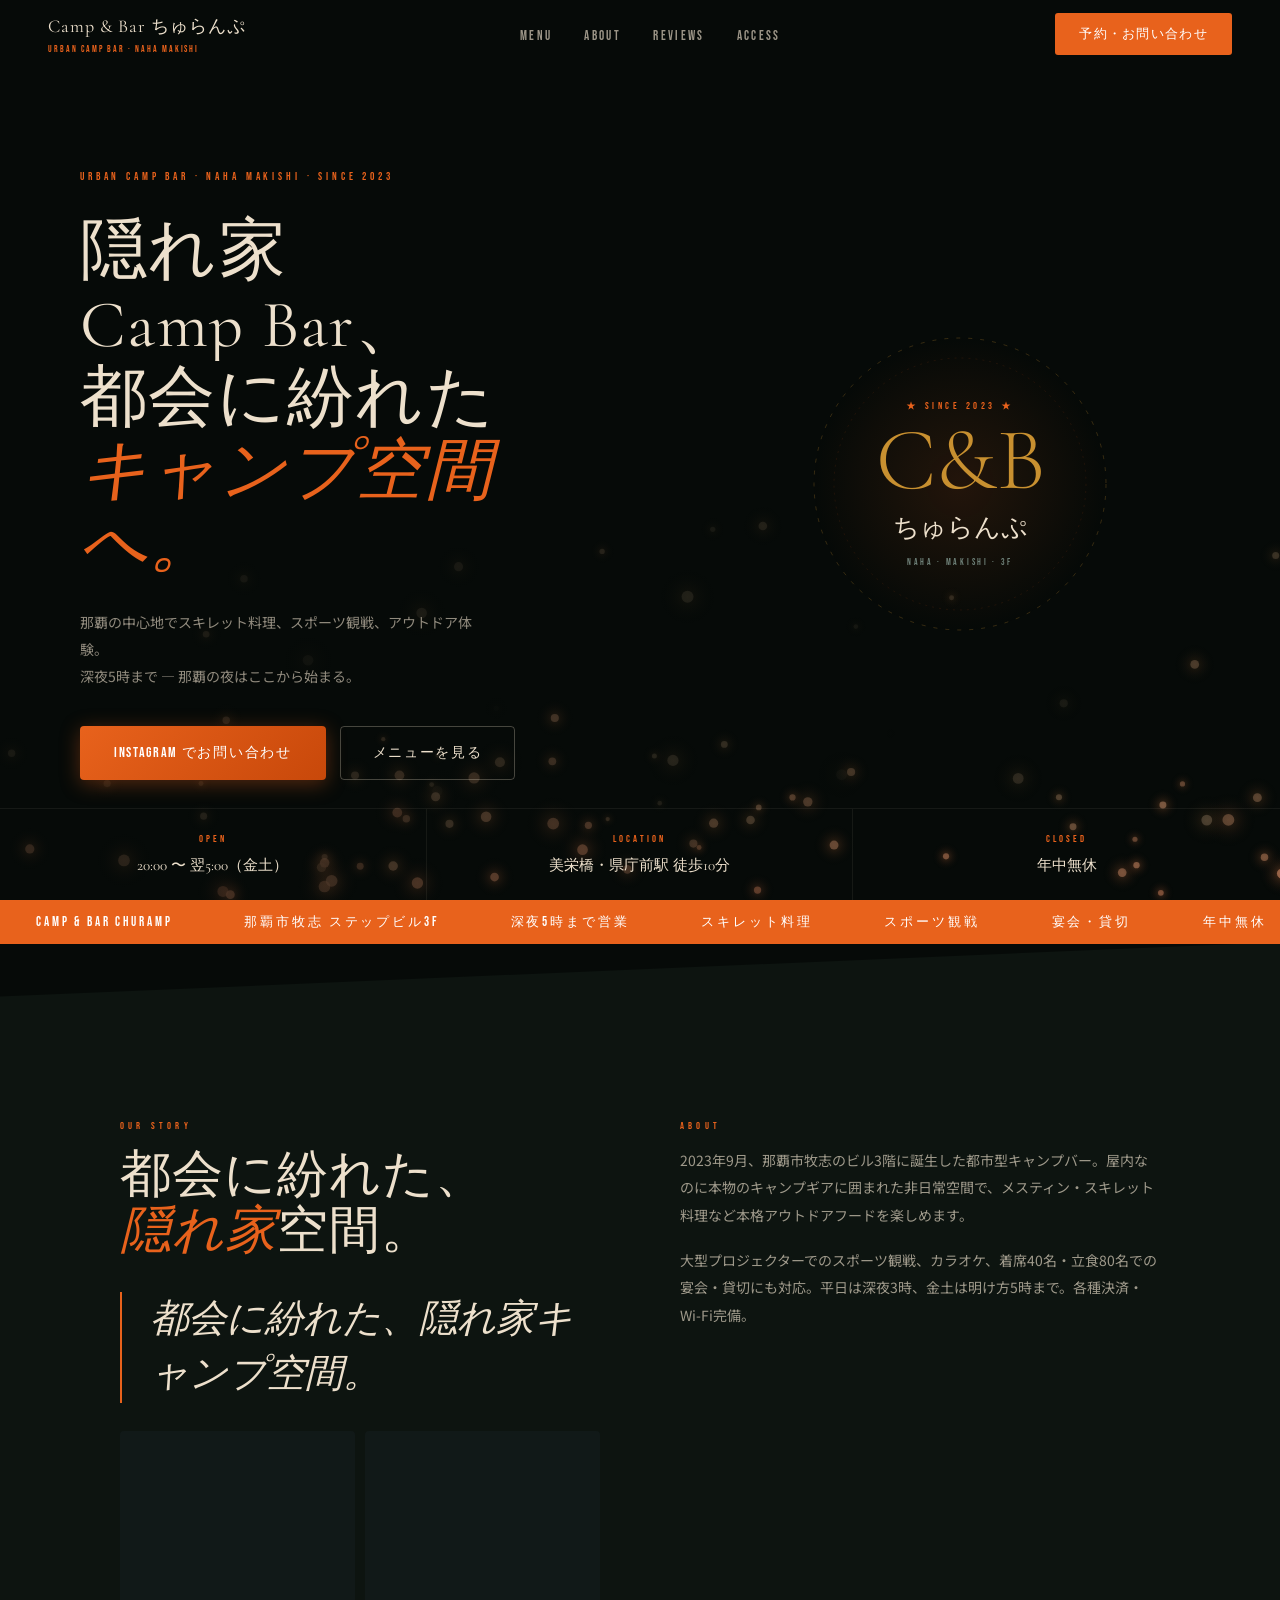
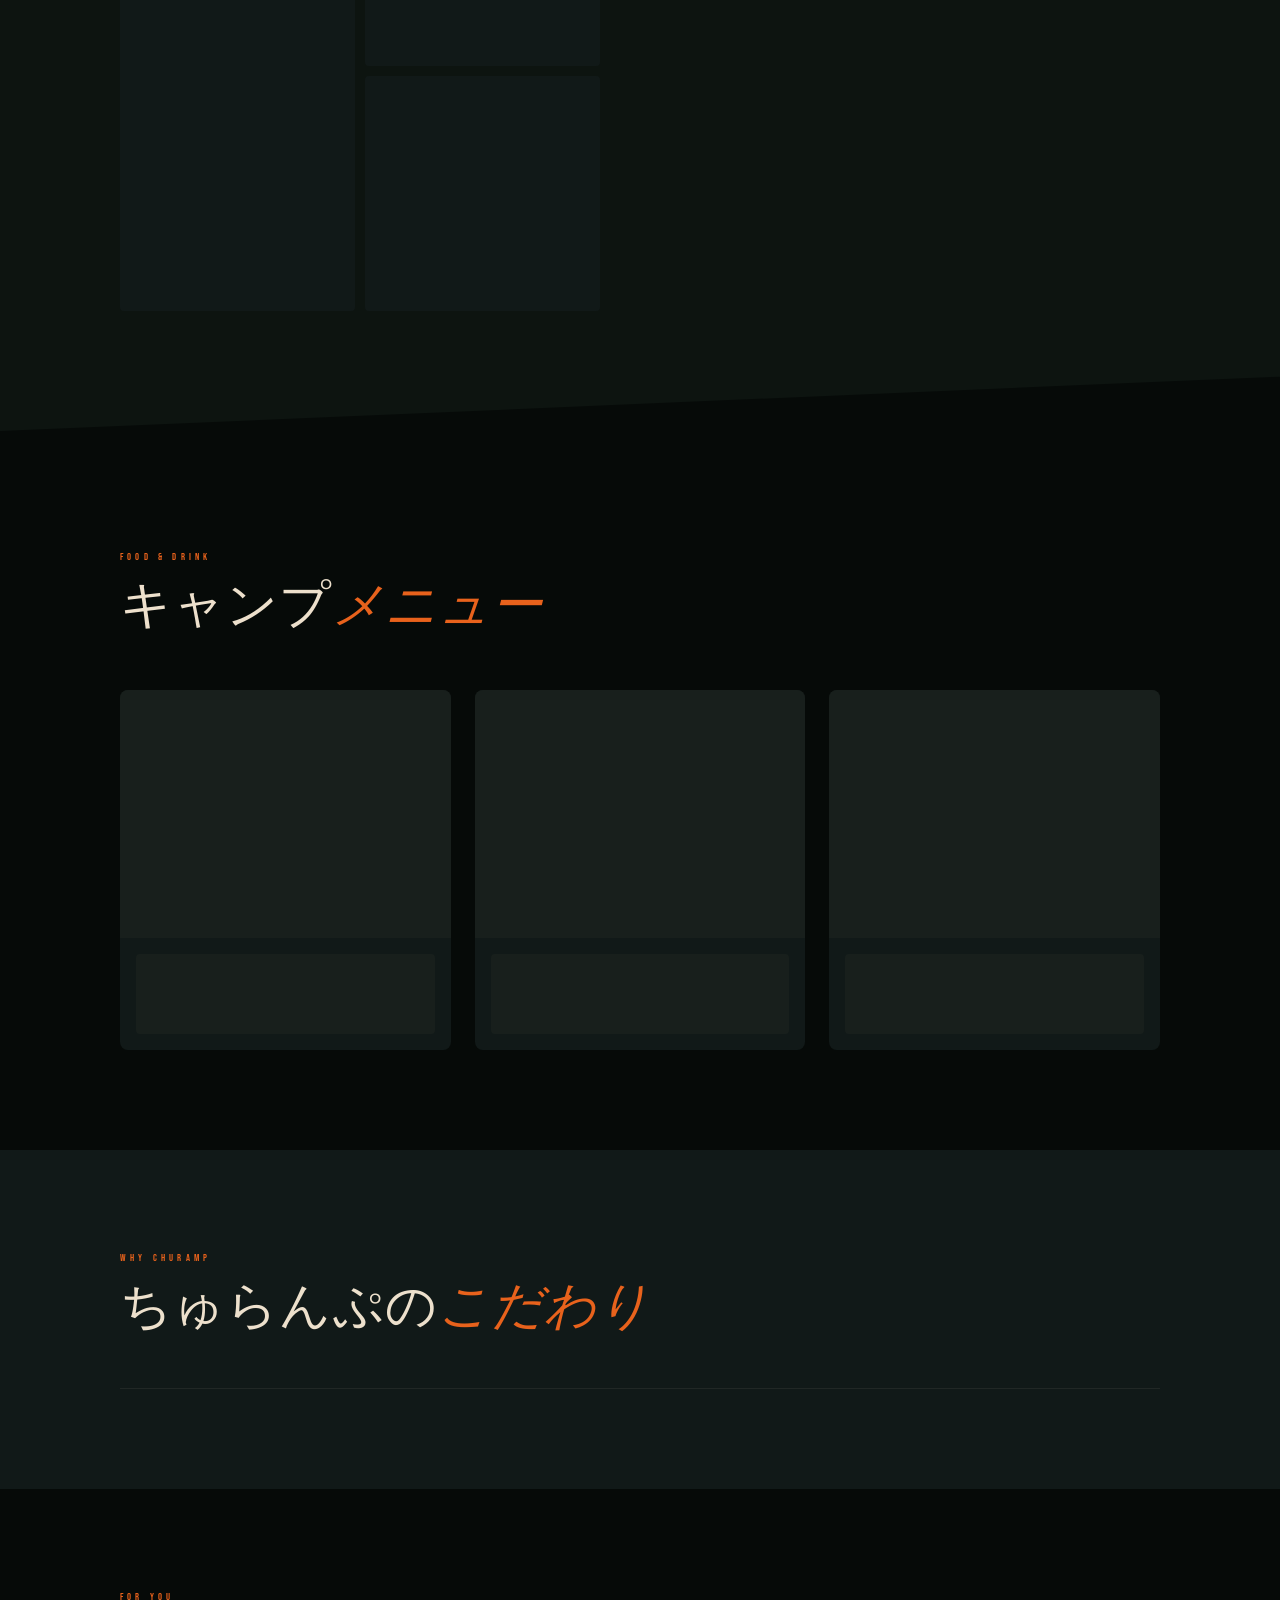
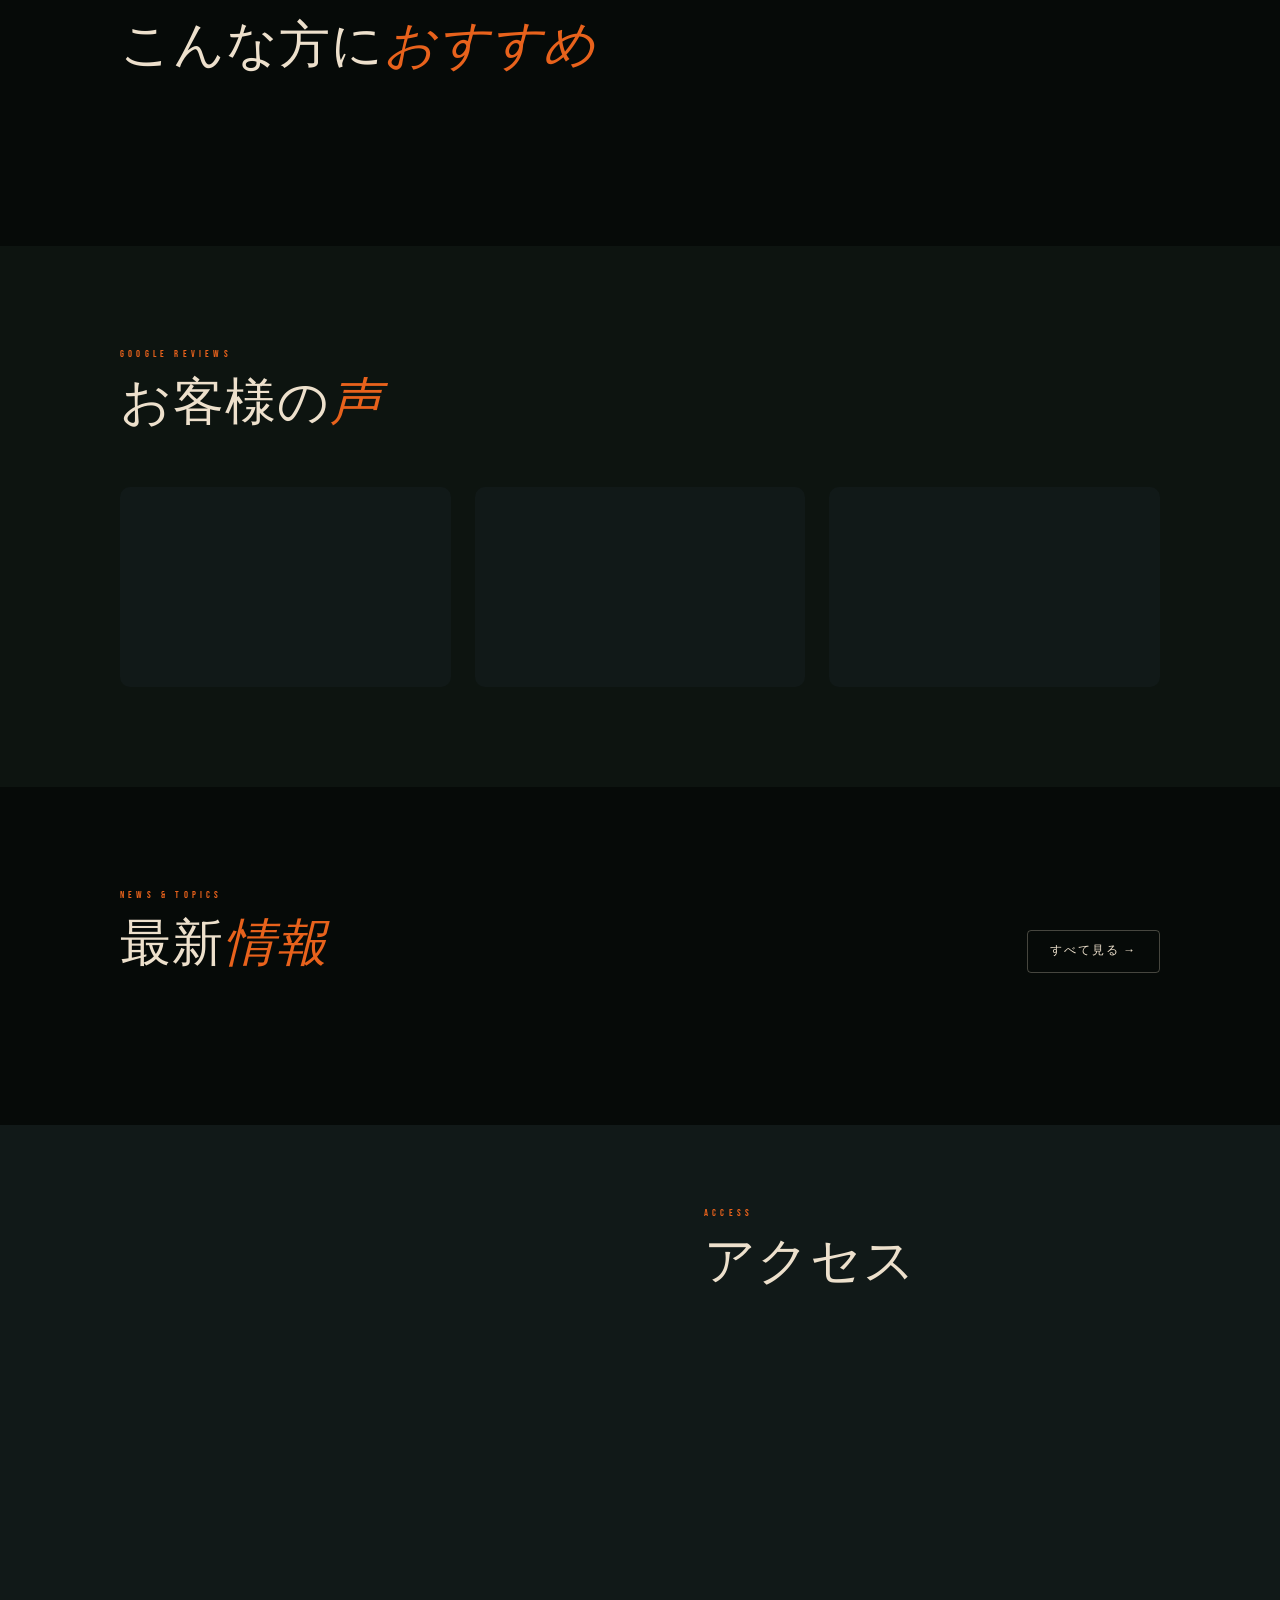
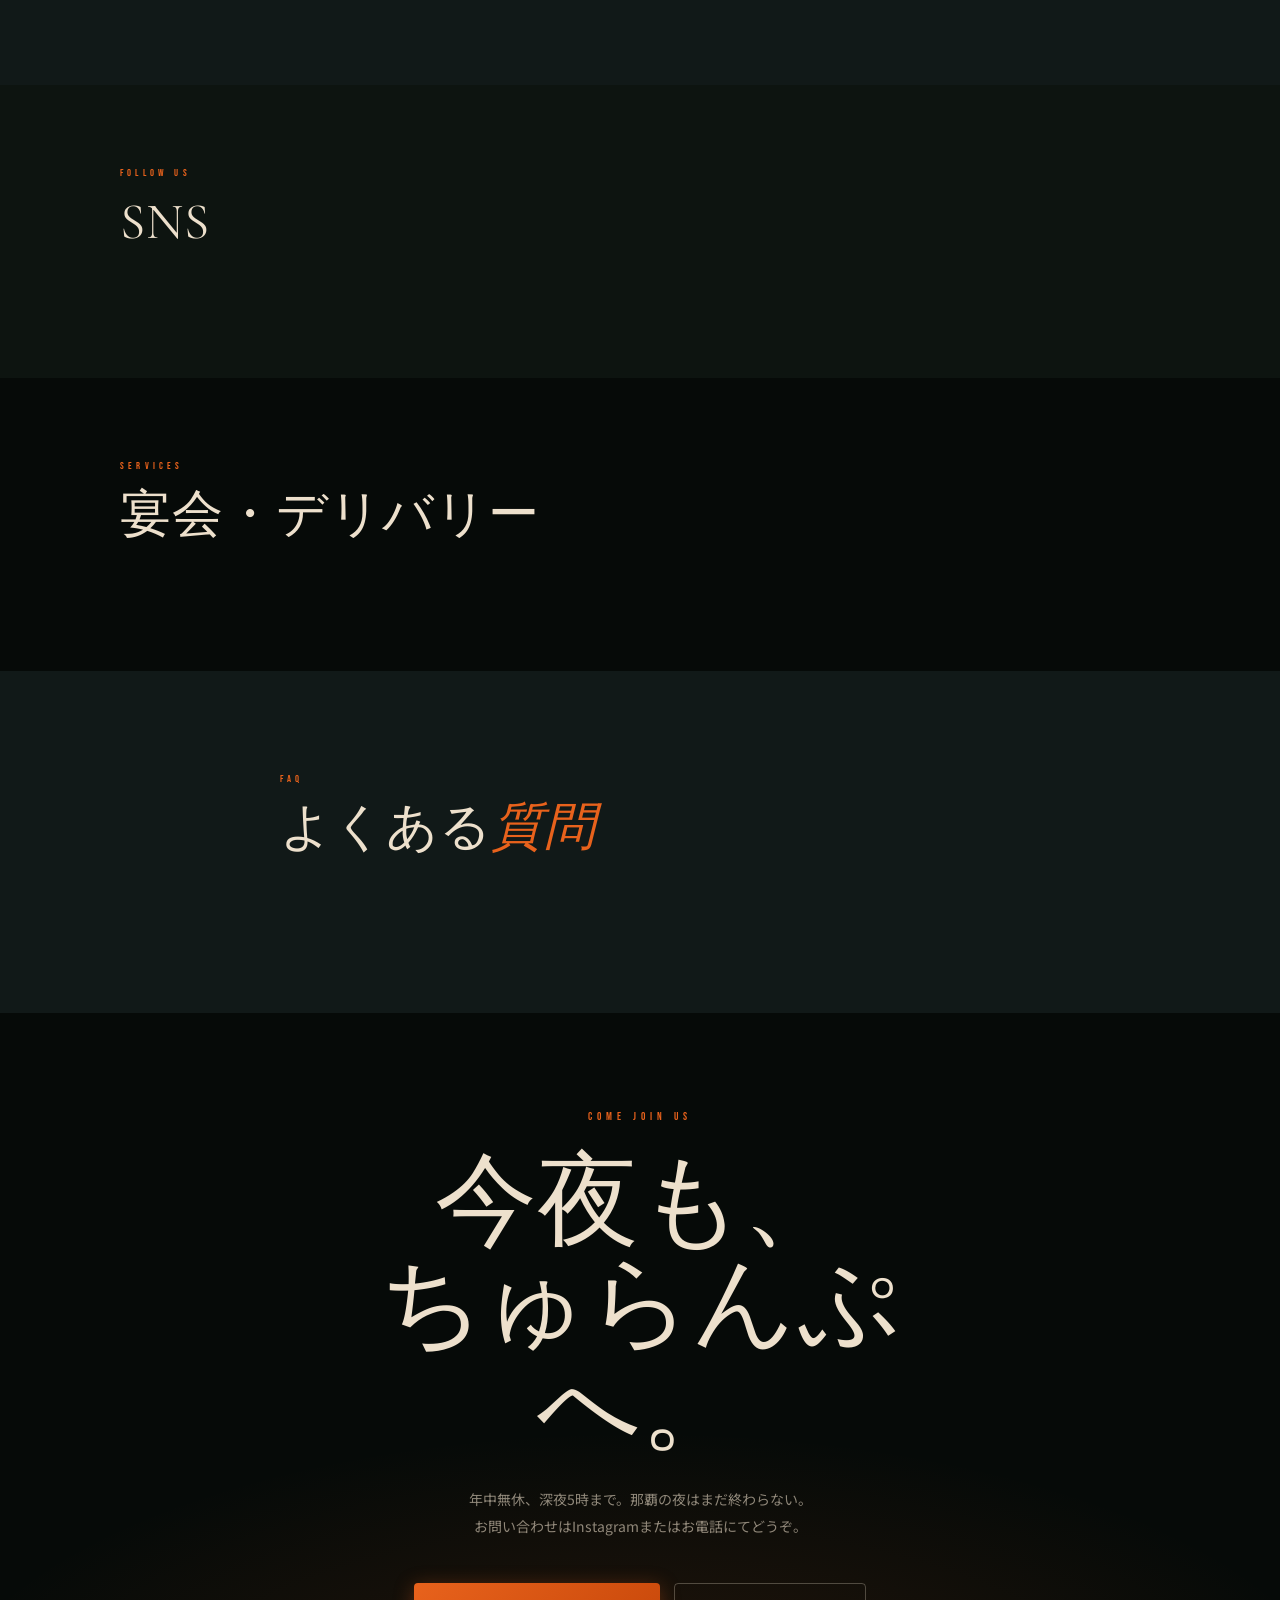
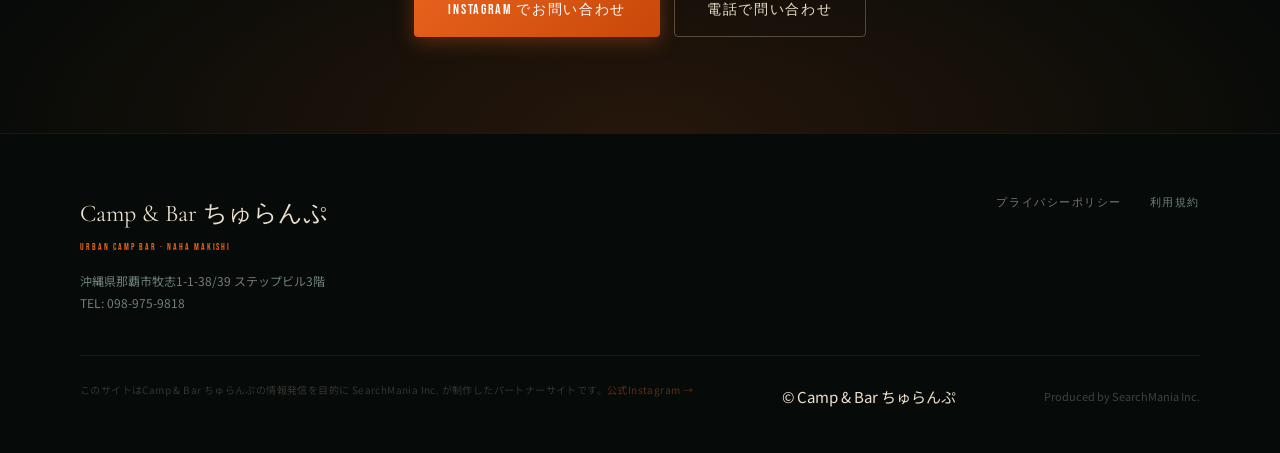
==== index.html @ 3c0558e7 "Update index.html" ====
<!DOCTYPE html>
<html lang="ja">
<head>
<meta charset="UTF-8">
<meta name="viewport" content="width=device-width,initial-scale=1">
<title>Camp &amp; Bar ちゅらんぷ | 那覇市牧志・都市型キャンプバー</title>
<meta name="description" content="那覇市牧志のビル3階に佇む都市型キャンプバー。スキレット料理・スポーツ観戦・宴会・貸切。平日20:00〜翌3:00、金土は翌5:00まで。">
<meta property="og:title" content="Camp &amp; Bar ちゅらんぷ | 那覇・都市型キャンプバー">
<meta property="og:description" content="那覇市牧志の隠れ家キャンプバー。スキレット料理・スポーツ観戦・深夜5時まで。">
<meta property="og:type" content="website">
<meta property="og:url" content="https://churamp.search-mania.net/">
<meta property="og:image" content="https://churamp.search-mania.net/ogp.png">
<meta name="twitter:card" content="summary_large_image">
<link rel="icon" type="image/svg+xml" href="/favicon.svg">
<link rel="preconnect" href="https://fonts.googleapis.com">
<link rel="preconnect" href="https://fonts.gstatic.com" crossorigin>
<link href="https://fonts.googleapis.com/css2?family=Cormorant+Garamond:ital,wght@0,300;0,400;0,700;1,300;1,400&family=Noto+Sans+JP:wght@300;400;500&family=Bebas+Neue&display=swap" rel="stylesheet">
<script type="application/ld+json">{"@context":"https://schema.org","@type":"BarOrPub","name":"Camp & Bar ちゅらんぷ","url":"https://churamp.search-mania.net/","description":"那覇市牧志の都市型キャンプバー。スキレット料理・宴会・スポーツ観戦・深夜5時まで。","address":{"@type":"PostalAddress","streetAddress":"牧志1-1-38/39 ステップビル3階","addressLocality":"那覇市","addressRegion":"沖縄県","addressCountry":"JP"},"telephone":"+81989759818","openingHours":["Mo-Th 20:00-03:00","Fr-Sa 20:00-05:00","Su 20:00-03:00"],"sameAs":["https://www.instagram.com/campbar.churamp/","https://www.tiktok.com/@churampkun"]}</script>
<style>
*,*::before,*::after{box-sizing:border-box;margin:0;padding:0}
:root{
  --dark:#060A08;--dark2:#0D1410;--panel:#111918;--panel2:#181F1C;
  --ember:#E8621C;--ember2:#C8480A;--ember-glow:rgba(232,98,28,.13);
  --gold:#C89030;--cream:#EDE0CC;--smoke:#6E8078;--border:rgba(237,224,204,.07);
  --ff-disp:'Cormorant Garamond','Times New Roman',serif;
  --ff-body:'Noto Sans JP',sans-serif;
  --ff-label:'Bebas Neue','Impact',sans-serif;
  --ease:cubic-bezier(.16,1,.3,1);
}
html{scroll-behavior:smooth}
body{background:var(--dark);color:var(--cream);font-family:var(--ff-body);font-size:15px;line-height:1.7;overflow-x:hidden}
img{display:block;max-width:100%}a{color:inherit;text-decoration:none}
button{font-family:inherit;cursor:pointer;border:none;background:none}

/* ── LOADER ── */
#ldr{position:fixed;inset:0;z-index:9999;background:var(--dark);display:flex;flex-direction:column;align-items:center;justify-content:center;gap:20px;transition:opacity .6s,visibility .6s}
#ldr.out{opacity:0;visibility:hidden;pointer-events:none}
.ldr-tent{width:72px;height:72px}
.ldr-path{stroke-dasharray:600;stroke-dashoffset:600;animation:drawPath 1.4s var(--ease) forwards .1s}
@keyframes drawPath{to{stroke-dashoffset:0}}
.ldr-name{font-family:var(--ff-label);font-size:20px;letter-spacing:.3em;opacity:0;transform:translateY(8px);animation:ldrRise .5s ease forwards 1.2s}
.ldr-dots{display:flex;gap:7px;opacity:0;animation:ldrRise .4s ease forwards 1.5s}
.ldr-dots span{width:5px;height:5px;border-radius:50%;background:var(--ember);animation:ldrBounce .9s ease-in-out infinite}
.ldr-dots span:nth-child(2){animation-delay:.18s}.ldr-dots span:nth-child(3){animation-delay:.36s}
@keyframes ldrRise{to{opacity:1;transform:translateY(0)}}
@keyframes ldrBounce{0%,80%,100%{transform:translateY(0);opacity:.3}40%{transform:translateY(-7px);opacity:1}}

/* ── NAV ── */
.nav{position:fixed;top:0;left:0;right:0;z-index:100;display:flex;align-items:center;justify-content:space-between;padding:0 48px;height:68px;transition:background .4s,box-shadow .4s}
.nav.scrolled{background:rgba(6,10,8,.9);backdrop-filter:blur(14px);box-shadow:0 1px 0 var(--border)}
.nav-logo-main{font-family:var(--ff-disp);font-size:18px;font-weight:400;letter-spacing:.05em}
.nav-logo-sub{font-family:var(--ff-label);font-size:9px;letter-spacing:.22em;color:var(--ember)}
.nav-links{display:flex;align-items:center;gap:32px;list-style:none}
.nav-links a{font-family:var(--ff-label);font-size:13px;letter-spacing:.18em;color:rgba(237,224,204,.65);transition:color .25s}
.nav-links a:hover{color:var(--cream)}
.nav-cta{padding:10px 24px;background:var(--ember);color:#fff;font-family:var(--ff-label);font-size:13px;letter-spacing:.1em;border-radius:3px;transition:background .25s,transform .2s}
.nav-cta:hover{background:var(--ember2);transform:translateY(-1px)}
.nav-burger{display:none;flex-direction:column;gap:5px;padding:6px;cursor:pointer}
.nav-burger span{display:block;width:24px;height:2px;background:var(--cream);border-radius:2px;transition:transform .3s,opacity .3s}
.nav-open .nav-burger span:nth-child(1){transform:rotate(45deg) translate(5px,5px)}
.nav-open .nav-burger span:nth-child(2){opacity:0}
.nav-open .nav-burger span:nth-child(3){transform:rotate(-45deg) translate(5px,-5px)}
.nav-mobile{display:none;position:fixed;inset:68px 0 0;z-index:99;background:rgba(6,10,8,.97);padding:48px 36px;flex-direction:column;gap:24px;transform:translateX(100%);transition:transform .45s var(--ease)}
.nav-mobile.open{transform:translateX(0)}
.nav-mobile a{font-family:var(--ff-disp);font-size:38px;font-weight:300;transition:color .2s}
.nav-mobile a:hover{color:var(--ember)}

/* ── HERO ── */
.hero{position:relative;min-height:100svh;display:grid;grid-template-columns:1fr 1fr;align-items:center;overflow:hidden;padding-top:68px}
#ec{position:absolute;inset:0;width:100%;height:100%;pointer-events:none;z-index:0}
.hero-photo{position:absolute;inset:0;z-index:1;background-size:cover;background-position:center 40%;opacity:0;transition:opacity 2.5s ease}
.hero-photo.on{opacity:.38}
.hero-ov{position:absolute;inset:0;z-index:2;background:linear-gradient(135deg,rgba(6,10,8,.96) 0%,rgba(6,10,8,.7) 55%,rgba(6,10,8,.3) 100%)}
.hero-L{position:relative;z-index:3;padding:80px 56px 100px 80px}
.hero-eyebrow{display:block;font-family:var(--ff-label);font-size:11px;letter-spacing:.35em;color:var(--ember);margin-bottom:28px;opacity:0;animation:ldrRise .5s ease forwards 1.8s}
.hero-title{font-family:var(--ff-disp);font-size:clamp(44px,5.2vw,76px);font-weight:400;line-height:1.1;letter-spacing:.02em;margin-bottom:28px}
.hl{display:block;overflow:hidden}
.hl span{display:block;transform:translateY(110%);opacity:0}
.hl:nth-child(1) span{animation:slideUp .7s var(--ease) forwards 1.9s}
.hl:nth-child(2) span{animation:slideUp .7s var(--ease) forwards 2.05s}
.hl:nth-child(3) span{animation:slideUp .7s var(--ease) forwards 2.2s}
.hl:nth-child(4) span{animation:slideUp .7s var(--ease) forwards 2.35s}
.hero-title .em{color:var(--ember);font-style:italic}
@keyframes slideUp{to{transform:translateY(0);opacity:1}}
.hero-sub{font-size:14px;color:rgba(237,224,204,.6);line-height:1.95;max-width:400px;margin-bottom:36px;opacity:0;animation:ldrRise .6s ease forwards 2.5s}
.hero-btns{display:flex;gap:14px;flex-wrap:wrap;opacity:0;animation:ldrRise .5s ease forwards 2.7s}
.btn-em{position:relative;overflow:hidden;padding:15px 34px;background:linear-gradient(135deg,var(--ember) 0%,var(--ember2) 100%);color:#fff;font-family:var(--ff-label);font-size:14px;letter-spacing:.12em;border-radius:4px;box-shadow:0 4px 20px rgba(232,98,28,.35);transition:box-shadow .3s,transform .2s}
.btn-em:hover{box-shadow:0 6px 32px rgba(232,98,28,.6),0 0 0 1px rgba(232,98,28,.4);transform:translateY(-3px)}
.btn-em::after{content:'';position:absolute;top:-50%;left:-70%;width:45%;height:200%;background:linear-gradient(105deg,transparent,rgba(255,255,255,.32),transparent);transform:skewX(-18deg);animation:btnShimmer 2.8s ease-in-out infinite}
@keyframes btnShimmer{0%{left:-70%}40%,100%{left:130%}}
.btn-ol{position:relative;overflow:hidden;padding:14px 32px;border:1px solid rgba(237,224,204,.28);color:var(--cream);font-family:var(--ff-label);font-size:14px;letter-spacing:.12em;border-radius:4px;transition:border-color .3s,color .3s,box-shadow .3s,transform .2s;background:transparent}
.btn-ol:hover{border-color:var(--ember);color:var(--ember);box-shadow:0 0 20px rgba(232,98,28,.2),inset 0 0 20px rgba(232,98,28,.05);transform:translateY(-3px)}
/* review more card */
.rv-more{background:var(--panel);border-radius:10px;border:1px solid var(--border);display:flex;flex-direction:column;align-items:center;justify-content:center;gap:16px;min-height:180px;transition:border-color .3s,transform .3s,box-shadow .3s;text-align:center;padding:32px}
.rv-more:hover{border-color:rgba(232,98,28,.4);transform:translateY(-6px);box-shadow:0 20px 40px rgba(0,0,0,.4)}
.rv-more-stars{color:var(--gold);font-size:22px;letter-spacing:.1em}
.rv-more-label{font-family:var(--ff-disp);font-size:18px;font-weight:400;color:var(--cream)}
.rv-more-arrow{font-family:var(--ff-label);font-size:12px;letter-spacing:.25em;color:var(--ember);opacity:.8}

/* Hero right — rotating badge */
.hero-R{position:relative;z-index:3;display:flex;align-items:center;justify-content:center;padding:60px;opacity:0;animation:ldrRise .8s ease forwards 2.4s}
.badge{position:relative;width:300px;height:300px;display:flex;align-items:center;justify-content:center}
.badge-ring{position:absolute;inset:0;animation:spin 24s linear infinite}
@keyframes spin{to{transform:rotate(360deg)}}
.badge-ring2{position:absolute;inset:20px;animation:spin 36s linear infinite reverse;opacity:.5}
.badge-inner{text-align:center;z-index:1}
.badge-star{font-family:var(--ff-label);font-size:10px;letter-spacing:.35em;color:var(--ember);display:block;margin-bottom:6px}
.badge-cb{font-family:var(--ff-disp);font-size:88px;font-weight:300;line-height:.9;color:var(--gold);display:block}
.badge-name{font-family:var(--ff-disp);font-size:26px;font-weight:400;display:block;margin:6px 0 4px}
.badge-loc{font-family:var(--ff-label);font-size:9px;letter-spacing:.3em;color:var(--smoke);display:block}
.badge-glow{position:absolute;inset:0;border-radius:50%;background:radial-gradient(circle,var(--ember-glow) 0%,transparent 70%);animation:gPulse 3.5s ease-in-out infinite}
@keyframes gPulse{0%,100%{opacity:.5;transform:scale(.9)}50%{opacity:1;transform:scale(1.1)}}

/* Hero meta bar */
.hero-meta{position:absolute;bottom:0;left:0;right:0;z-index:4;display:grid;grid-template-columns:repeat(3,1fr);border-top:1px solid var(--border)}
.hm-item{padding:22px 32px;text-align:center;border-right:1px solid var(--border);opacity:0;animation:ldrRise .5s ease forwards 3s}
.hm-item:nth-child(2){animation-delay:3.1s}.hm-item:nth-child(3){animation-delay:3.2s;border-right:none}
.hm-lbl{display:block;font-family:var(--ff-label);font-size:10px;letter-spacing:.3em;color:var(--ember);margin-bottom:3px}
.hm-val{font-family:var(--ff-disp);font-size:15px;font-weight:400}

/* ── TICKER ── */
.ticker{background:var(--ember);overflow:hidden;padding:11px 0;position:relative;z-index:5}
.ticker-track{display:flex;animation:tick 30s linear infinite;white-space:nowrap}
.ticker-track span{font-family:var(--ff-label);font-size:13px;letter-spacing:.22em;color:#fff;padding:0 36px}
@keyframes tick{0%{transform:translateX(0)}100%{transform:translateX(-50%)}}

/* ── SCROLL REVEAL ── */
[data-r]{opacity:0;transform:translateY(40px);transition:opacity .8s var(--ease),transform .8s var(--ease)}
[data-r].vis{opacity:1;transform:translateY(0)}
[data-r][data-d="1"]{transition-delay:.1s}[data-r][data-d="2"]{transition-delay:.2s}
[data-r][data-d="3"]{transition-delay:.3s}[data-r][data-d="4"]{transition-delay:.4s}
[data-r][data-d="5"]{transition-delay:.5s}[data-r][data-d="6"]{transition-delay:.6s}

/* ── COMMON ── */
.sec-lbl{display:block;font-family:var(--ff-label);font-size:10px;letter-spacing:.42em;color:var(--ember);margin-bottom:12px}
.sec-ttl{font-family:var(--ff-disp);font-size:clamp(36px,4vw,60px);font-weight:400;line-height:1.1;letter-spacing:.02em}
.sec-ttl em{color:var(--ember);font-style:italic}
.inner{max-width:1200px;margin:0 auto;padding:0 80px}

/* ── ABOUT ── */
#about{padding:120px 0;background:var(--dark2);clip-path:polygon(0 5%,100% 0,100% 95%,0 100%);margin:-2px 0}
.about-grid{display:grid;grid-template-columns:1fr 1fr;gap:80px;align-items:start;padding-top:56px}
.about-quote{font-family:var(--ff-disp);font-size:clamp(26px,3vw,40px);font-weight:300;font-style:italic;line-height:1.45;border-left:2px solid var(--ember);padding-left:28px;margin-top:32px}
.about-photos{display:grid;grid-template-columns:1fr 1fr;gap:10px;margin-top:28px}
.a-ph{background:var(--panel);border-radius:4px;overflow:hidden}
.a-ph:first-child{grid-row:span 2}
.a-ph img{width:100%;height:100%;object-fit:cover;transition:transform .6s ease}
.a-ph:hover img{transform:scale(1.06)}
.a-ph-wrap{aspect-ratio:1}
.a-ph:first-child .a-ph-wrap{aspect-ratio:unset;height:100%}
.about-body .sec-lbl{margin-bottom:12px}
.about-para{font-size:14px;color:rgba(237,224,204,.65);line-height:1.95;margin-bottom:18px}

/* ── MENU ── */
#menu{padding:120px 0 100px;background:var(--dark)}
.menu-head{display:flex;justify-content:space-between;align-items:flex-end;margin-bottom:56px}
.menu-grid{display:grid;grid-template-columns:repeat(3,1fr);gap:24px}
.mc{background:var(--panel);border-radius:8px;overflow:hidden;border:1px solid var(--border);transition:transform .4s var(--ease),box-shadow .4s ease}
.mc:hover{transform:translateY(-10px) scale(1.02);box-shadow:0 28px 56px rgba(0,0,0,.55),0 0 0 1px rgba(232,98,28,.12)}
.mc-img{aspect-ratio:4/3;background:var(--panel2);overflow:hidden;position:relative}
.mc-img img{width:100%;height:100%;object-fit:cover;transition:transform .6s ease}
.mc:hover .mc-img img{transform:scale(1.08)}
.mc-badge{position:absolute;top:12px;left:12px;background:var(--ember);color:#fff;font-family:var(--ff-label);font-size:10px;letter-spacing:.15em;padding:4px 10px;border-radius:2px}
.mc-body{padding:20px 22px 24px}
.mc-name{font-family:var(--ff-disp);font-size:22px;font-weight:400;margin-bottom:6px}
.mc-desc{font-size:12px;color:var(--smoke);line-height:1.8;margin-bottom:14px}
.mc-price{font-family:var(--ff-label);font-size:24px;letter-spacing:.06em;color:var(--gold)}
/* skeleton */
.sk{background:var(--panel);border-radius:8px;overflow:hidden;animation:sk 1.8s ease-in-out infinite}
.sk::before{content:'';display:block;aspect-ratio:4/3;background:var(--panel2)}
.sk::after{content:'';display:block;height:80px;margin:16px;background:var(--panel2);border-radius:4px}
@keyframes sk{0%,100%{opacity:1}50%{opacity:.55}}

/* ── FEATURES ── */
#features{padding:100px 0;background:var(--panel)}
.feat-head{padding-bottom:52px;border-bottom:1px solid var(--border)}
.feat-item{display:grid;grid-template-columns:100px 1fr;gap:40px;align-items:start;padding:52px 0;border-bottom:1px solid var(--border);transition:background .3s}
.feat-item:hover{background:rgba(232,98,28,.04);margin:0 -80px;padding-left:80px;padding-right:80px}
.feat-num{font-family:var(--ff-label);font-size:64px;color:var(--ember);line-height:1;opacity:.3;transition:opacity .3s}
.feat-item:hover .feat-num{opacity:.9}
.feat-title{font-family:var(--ff-disp);font-size:30px;font-weight:400;margin-bottom:10px}
.feat-desc{font-size:14px;color:var(--smoke);line-height:1.85}

/* ── FOR YOU ── */
#foryou{padding:100px 0;background:var(--dark)}
.fy-head{margin-bottom:48px}
.fy-scroll{overflow-x:auto;padding:0 80px 24px;display:flex;gap:20px;scrollbar-width:none}
.fy-scroll::-webkit-scrollbar{display:none}
.fy-card{flex:0 0 280px;background:var(--panel);border-radius:10px;overflow:hidden;border:1px solid var(--border);display:flex;flex-direction:column;min-height:220px}
.fy-img{aspect-ratio:4/3;background:var(--panel2);overflow:hidden;flex-shrink:0}
.fy-img img{width:100%;height:100%;object-fit:cover}
.fy-body{flex:1;display:flex;flex-direction:column;justify-content:center;align-items:center;text-align:center;padding:28px 24px}
.fy-lbl{font-family:var(--ff-label);font-size:12px;letter-spacing:.22em;color:var(--ember);margin-bottom:10px}
.fy-cap{font-size:13px;color:var(--smoke);line-height:1.78;max-width:220px}

/* ── REVIEWS ── */
#reviews{padding:100px 0;background:var(--dark2)}
.rv-head{margin-bottom:56px}
.rv-grid{display:grid;grid-template-columns:repeat(3,1fr);grid-auto-rows:1fr;gap:24px}
.rv-sk{background:var(--panel);border-radius:10px;min-height:200px;animation:sk 1.8s ease-in-out infinite}
.rv-card{background:var(--panel);border-radius:10px;padding:28px 24px;border:1px solid var(--border);display:flex;flex-direction:column;position:relative;overflow:hidden}
.rv-card::before{content:'"';position:absolute;top:-14px;right:18px;font-family:var(--ff-disp);font-size:110px;color:var(--ember);opacity:.055;line-height:1}
.rv-stars{display:flex;gap:3px;margin-bottom:14px;color:var(--gold);font-size:14px}
.rv-text{font-size:13px;color:rgba(237,224,204,.68);line-height:1.82;flex:1;display:-webkit-box;-webkit-line-clamp:7;line-clamp:7;-webkit-box-orient:vertical;overflow:hidden;word-break:break-word}
.rv-author{margin-top:16px;font-family:var(--ff-label);font-size:11px;letter-spacing:.12em;color:var(--smoke)}

/* ── BLOG ── */
#blog{padding:100px 0;background:var(--dark)}
.blog-head{display:flex;justify-content:space-between;align-items:flex-end;margin-bottom:52px}
.wall{display:grid;grid-template-columns:repeat(3,1fr);gap:24px}
.wall.loading{min-height:200px}
.bc{background:var(--panel);border-radius:8px;overflow:hidden;border:1px solid var(--border);transition:transform .35s ease,box-shadow .35s ease}
.bc:hover{transform:translateY(-7px);box-shadow:0 22px 44px rgba(0,0,0,.45)}
.bc-img{aspect-ratio:16/9;background:var(--panel2);overflow:hidden}
.bc-img img{width:100%;height:100%;object-fit:cover}
.bc-body{padding:18px 20px 22px}
.bc-date{font-family:var(--ff-label);font-size:11px;letter-spacing:.2em;color:var(--smoke);margin-bottom:8px}
.bc-text{font-size:13px;color:rgba(237,224,204,.78);line-height:1.72;display:-webkit-box;-webkit-line-clamp:4;line-clamp:4;-webkit-box-orient:vertical;overflow:hidden}
.bc-more{display:inline-block;margin-top:14px;font-family:var(--ff-label);font-size:11px;letter-spacing:.18em;color:var(--ember)}
.blog-empty{grid-column:span 3;text-align:center;padding:60px;color:var(--smoke);font-family:var(--ff-disp);font-size:20px}

/* ── ACCESS ── */
#access{background:var(--panel)}
.acc-grid{display:grid;grid-template-columns:1fr 1fr;min-height:560px}
.acc-map iframe{width:100%;height:100%;min-height:400px;border:none;filter:grayscale(.5) brightness(.85)}
.acc-info{padding:80px 64px}
.acc-info .sec-lbl{margin-bottom:12px}
.acc-dl{display:grid;grid-template-columns:auto 1fr;gap:12px 28px;margin-top:32px}
.acc-dl dt{font-family:var(--ff-label);font-size:10px;letter-spacing:.22em;color:var(--ember);padding-top:3px}
.acc-dl dd{font-size:13px;color:rgba(237,224,204,.72);line-height:1.72}
.acc-hours{margin-top:36px}
.acc-h-lbl{font-family:var(--ff-label);font-size:10px;letter-spacing:.3em;color:var(--ember);margin-bottom:14px}
.h-table{width:100%;border-collapse:collapse}
.h-table td{font-size:13px;color:rgba(237,224,204,.7);padding:5px 0;border-bottom:1px solid var(--border)}
.h-table td:first-child{font-family:var(--ff-label);font-size:11px;letter-spacing:.1em;width:80px}

/* ── SNS ── */
#sns{padding:80px 0;background:var(--dark2)}
.sns-row{display:flex;gap:20px;flex-wrap:wrap;margin-top:48px}
.sns-card{flex:1 1 280px;padding:28px 30px;background:var(--panel);border-radius:10px;border:1px solid var(--border);transition:border-color .3s,transform .3s}
.sns-card:hover{border-color:rgba(232,98,28,.3);transform:translateY(-4px)}
.sns-pl{font-family:var(--ff-label);font-size:26px;letter-spacing:.1em;margin-bottom:5px}
.sns-hd{font-size:13px;color:var(--ember);margin-bottom:9px}
.sns-dc{font-size:13px;color:var(--smoke);line-height:1.72;margin-bottom:16px}
.sns-go{font-family:var(--ff-label);font-size:11px;letter-spacing:.2em;color:rgba(237,224,204,.5);transition:color .25s}
.sns-go:hover{color:var(--cream)}

/* ── DELIVERY ── */
#delivery{padding:80px 0;background:var(--dark)}
.dv-cards{display:flex;gap:20px;flex-wrap:wrap;margin-top:48px}
.dv-card{flex:1 1 300px;padding:32px;background:var(--panel);border-radius:10px;border:1px solid var(--border)}
.dv-type{font-family:var(--ff-label);font-size:10px;letter-spacing:.3em;color:var(--ember);margin-bottom:12px}
.dv-title{font-family:var(--ff-disp);font-size:26px;font-weight:400;margin-bottom:10px}
.dv-desc{font-size:13px;color:var(--smoke);line-height:1.82;margin-bottom:20px}
.dv-btn{display:inline-block;padding:10px 22px;border:1px solid rgba(237,224,204,.2);color:var(--cream);font-family:var(--ff-label);font-size:12px;letter-spacing:.14em;border-radius:3px;transition:border-color .25s,color .25s}
.dv-btn:hover{border-color:var(--ember);color:var(--ember)}

/* ── FAQ ── */
#faq{padding:100px 0;background:var(--panel)}
.faq-inner{max-width:880px;margin:0 auto;padding:0 80px}
.faq-head{margin-bottom:56px}
.faq-item{border-bottom:1px solid var(--border)}
.faq-q{display:flex;justify-content:space-between;align-items:center;padding:24px 0;cursor:pointer;font-family:var(--ff-disp);font-size:19px;font-weight:400;line-height:1.5;transition:color .25s}
.faq-q:hover{color:var(--ember)}
.faq-ic{width:26px;height:26px;flex-shrink:0;margin-left:16px;border:1px solid rgba(237,224,204,.18);border-radius:50%;display:flex;align-items:center;justify-content:center;transition:transform .35s,background .25s}
.faq-ic::before{content:'+';font-size:17px;color:var(--ember);line-height:1}
.faq-item.open .faq-ic{transform:rotate(45deg);background:var(--ember-glow)}
.faq-a{font-size:14px;color:var(--smoke);line-height:1.88;max-height:0;overflow:hidden;transition:max-height .55s var(--ease),padding .4s ease}
.faq-item.open .faq-a{max-height:420px;padding-bottom:24px}

/* ── CTA ── */
#cta{min-height:80vh;display:flex;align-items:center;justify-content:center;background:var(--dark);position:relative;overflow:hidden;text-align:center}
.cta-bg{position:absolute;inset:0;background:radial-gradient(ellipse 80% 60% at 50% 100%,rgba(232,98,28,.14) 0%,transparent 70%);animation:ctaPulse 6s ease-in-out infinite}
@keyframes ctaPulse{0%,100%{opacity:1;transform:scale(1)}50%{opacity:.55;transform:scale(1.15)}}
.cta-inner{position:relative;z-index:1;max-width:700px;padding:80px 40px}
.cta-eyebrow{display:block;font-family:var(--ff-label);font-size:11px;letter-spacing:.45em;color:var(--ember);margin-bottom:24px}
.cta-title{font-family:var(--ff-disp);font-size:clamp(56px,8vw,108px);font-weight:300;line-height:1;margin-bottom:28px}
.cta-sub{font-size:14px;color:rgba(237,224,204,.58);line-height:1.9;margin-bottom:44px;white-space:pre-line}
.cta-btns{display:flex;gap:14px;justify-content:center;flex-wrap:wrap}

/* ── FOOTER ── */
footer{background:var(--dark);border-top:1px solid var(--border);padding:60px 80px 40px}
.ft-inner{max-width:1200px;margin:0 auto;display:grid;grid-template-columns:1fr auto;gap:40px;align-items:start}
.ft-logo{font-family:var(--ff-disp);font-size:24px;font-weight:400;margin-bottom:6px}
.ft-tag{font-family:var(--ff-label);font-size:9px;letter-spacing:.22em;color:var(--ember);margin-bottom:14px}
.ft-addr{font-size:12px;color:var(--smoke);line-height:1.9}
.ft-links{display:flex;gap:28px}
.ft-links a{font-family:var(--ff-label);font-size:11px;letter-spacing:.14em;color:var(--smoke);transition:color .2s}
.ft-links a:hover{color:var(--cream)}
.ft-bottom{max-width:1200px;margin:40px auto 0;padding-top:24px;border-top:1px solid var(--border);display:flex;justify-content:space-between;align-items:center;flex-wrap:wrap;gap:12px}
.partner-notice-inline{font-size:10px;color:rgba(237,224,204,.2);line-height:1.9;letter-spacing:.04em;text-align:center;margin-bottom:14px}
.partner-notice-inline a{color:rgba(232,98,28,.4);transition:color .3s}
.partner-notice-inline a:hover{color:var(--ember)}
.produced-by{font-size:11px;color:rgba(110,128,120,.5)}
.produced-by a:hover{color:var(--smoke)}

/* ── MOBILE ── */
@media(max-width:900px){
  .nav{padding:0 24px}.nav-links,.nav-cta{display:none}.nav-burger{display:flex}.nav-mobile{display:flex}
  .hero{grid-template-columns:1fr;padding-top:68px}
  .hero-L{padding:60px 28px 24px}
  .hero-R{display:none}
  .hero-meta{grid-template-columns:1fr}
  .hm-item{border-right:none;border-top:1px solid var(--border)}
  #about{clip-path:none;margin:0}.about-grid{grid-template-columns:1fr;gap:36px}.inner{padding:0 28px}
  .menu-head{flex-direction:column;align-items:flex-start;gap:16px}
  .menu-grid{grid-template-columns:1fr}
  .feat-item{grid-template-columns:60px 1fr;gap:18px;padding:36px 0}
  .feat-item:hover{margin:0;padding-left:0;padding-right:0}
  .feat-num{font-size:40px}
  .fy-scroll{padding:0 28px 20px}
  .rv-grid{grid-template-columns:1fr}
  .wall{grid-template-columns:1fr}.blog-head{flex-direction:column;align-items:flex-start;gap:12px}
  .blog-empty{grid-column:span 1}
  .acc-grid{grid-template-columns:1fr}.acc-info{padding:48px 28px}
  .faq-inner{padding:0 28px}
  footer{padding:48px 28px 36px}.ft-inner{grid-template-columns:1fr}.ft-bottom{flex-direction:column;text-align:center}
}
</style>
</head>
<body>

<!-- LOADER -->
<div id="ldr" aria-hidden="true">
  <svg class="ldr-tent" viewBox="0 0 80 80" fill="none" xmlns="http://www.w3.org/2000/svg">
    <path class="ldr-path" d="M40 8 L72 68 H8 Z M40 8 L40 68 M40 8 L30 0 M40 8 L50 0" stroke="#E8621C" stroke-width="2" stroke-linecap="round" stroke-linejoin="round" fill="none"/>
    <ellipse cx="40" cy="72" rx="18" ry="4" fill="rgba(232,98,28,.2)"/>
  </svg>
  <p class="ldr-name">CHURAMP</p>
  <div class="ldr-dots" aria-label="読み込み中"><span></span><span></span><span></span></div>
</div>

<!-- NAV -->
<nav class="nav" id="nav">
  <a href="/" class="nav-logo">
    <div class="nav-logo-main">Camp &amp; Bar ちゅらんぷ</div>
    <div class="nav-logo-sub">URBAN CAMP BAR · NAHA MAKISHI</div>
  </a>
  <ul class="nav-links">
    <li><a href="#menu">MENU</a></li>
    <li><a href="#about">ABOUT</a></li>
    <li><a href="#reviews">REVIEWS</a></li>
    <li><a href="#access">ACCESS</a></li>
  </ul>
  <a href="https://www.instagram.com/campbar.churamp/" target="_blank" rel="noopener" class="nav-cta">予約・お問い合わせ</a>
  <button class="nav-burger" id="burgerBtn" aria-label="メニュー"><span></span><span></span><span></span></button>
</nav>
<nav class="nav-mobile" id="navMobile">
  <a href="#menu" class="mob-link">MENU</a>
  <a href="#about" class="mob-link">ABOUT</a>
  <a href="#reviews" class="mob-link">REVIEWS</a>
  <a href="#access" class="mob-link">ACCESS</a>
  <a href="#faq" class="mob-link">FAQ</a>
</nav>

<!-- HERO -->
<section class="hero" id="hero">
  <canvas id="ec"></canvas>
  <div class="hero-photo" id="heroPhoto"></div>
  <div class="hero-ov"></div>
  <div class="hero-L">
    <span class="hero-eyebrow">URBAN CAMP BAR · NAHA MAKISHI · SINCE 2023</span>
    <h1 class="hero-title">
      <span class="hl"><span>隠れ家</span></span>
      <span class="hl"><span>Camp Bar、</span></span>
      <span class="hl"><span>都会に紛れた</span></span>
      <span class="hl"><span class="em">キャンプ空間へ。</span></span>
    </h1>
    <p class="hero-sub" id="heroSub">那覇の中心地でスキレット料理、スポーツ観戦、アウトドア体験。<br>深夜5時まで — 那覇の夜はここから始まる。</p>
    <div class="hero-btns">
      <a href="https://www.instagram.com/campbar.churamp/" target="_blank" rel="noopener" class="btn-em">Instagram でお問い合わせ</a>
      <a href="#menu" class="btn-ol">メニューを見る</a>
    </div>
  </div>
  <div class="hero-R">
    <div class="badge">
      <div class="badge-glow"></div>
      <svg class="badge-ring" viewBox="0 0 300 300" fill="none"><circle cx="150" cy="150" r="146" stroke="rgba(200,144,48,.25)" stroke-width="1" stroke-dasharray="4 8"/></svg>
      <svg class="badge-ring2" viewBox="0 0 260 260" fill="none"><circle cx="130" cy="130" r="126" stroke="rgba(232,98,28,.2)" stroke-width="1" stroke-dasharray="2 5"/></svg>
      <div class="badge-inner">
        <span class="badge-star">★ SINCE 2023 ★</span>
        <span class="badge-cb">C&amp;B</span>
        <span class="badge-name">ちゅらんぷ</span>
        <span class="badge-loc">NAHA · MAKISHI · 3F</span>
      </div>
    </div>
  </div>
  <div class="hero-meta">
    <div class="hm-item"><span class="hm-lbl">OPEN</span><span class="hm-val" id="metaHours">20:00 〜 翌5:00（金土）</span></div>
    <div class="hm-item"><span class="hm-lbl">LOCATION</span><span class="hm-val">美栄橋・県庁前駅 徒歩10分</span></div>
    <div class="hm-item"><span class="hm-lbl">CLOSED</span><span class="hm-val" id="metaClosed">年中無休</span></div>
  </div>
</section>

<!-- TICKER -->
<div class="ticker" aria-hidden="true">
  <div class="ticker-track">
    <span>CAMP &amp; BAR CHURAMP</span><span>那覇市牧志 ステップビル3F</span><span>深夜5時まで営業</span><span>スキレット料理</span><span>スポーツ観戦</span><span>宴会・貸切</span><span>年中無休</span><span>URBAN CAMP BAR</span>
    <span>CAMP &amp; BAR CHURAMP</span><span>那覇市牧志 ステップビル3F</span><span>深夜5時まで営業</span><span>スキレット料理</span><span>スポーツ観戦</span><span>宴会・貸切</span><span>年中無休</span><span>URBAN CAMP BAR</span>
  </div>
</div>

<!-- ABOUT -->
<section id="about">
  <div class="inner">
    <div class="about-grid">
      <div class="about-left" data-r>
        <span class="sec-lbl">OUR STORY</span>
        <h2 class="sec-ttl">都会に紛れた、<br><em>隠れ家</em>空間。</h2>
        <blockquote class="about-quote" id="aboutQuote">都会に紛れた、隠れ家キャンプ空間。</blockquote>
        <div class="about-photos" id="aboutPhotos">
          <div class="a-ph"><div class="a-ph-wrap"></div></div>
          <div class="a-ph"><div class="a-ph-wrap"></div></div>
          <div class="a-ph"><div class="a-ph-wrap"></div></div>
        </div>
      </div>
      <div class="about-body" data-r data-d="2">
        <span class="sec-lbl">ABOUT</span>
        <div id="aboutParas">
          <p class="about-para">2023年9月、那覇市牧志のビル3階に誕生した都市型キャンプバー。屋内なのに本物のキャンプギアに囲まれた非日常空間で、メスティン・スキレット料理など本格アウトドアフードを楽しめます。</p>
          <p class="about-para">大型プロジェクターでのスポーツ観戦、カラオケ、着席40名・立食80名での宴会・貸切にも対応。平日は深夜3時、金土は明け方5時まで。各種決済・Wi-Fi完備。</p>
        </div>
      </div>
    </div>
  </div>
</section>

<!-- MENU -->
<section id="menu">
  <div class="inner">
    <div class="menu-head" data-r>
      <div>
        <span class="sec-lbl">FOOD &amp; DRINK</span>
        <h2 class="sec-ttl">キャンプ<em>メニュー</em></h2>
      </div>
    </div>
    <div class="menu-grid" id="menuGrid">
      <div class="sk"></div><div class="sk"></div><div class="sk"></div>
    </div>
  </div>
</section>

<!-- FEATURES -->
<section id="features">
  <div class="inner">
    <div class="feat-head" data-r>
      <span class="sec-lbl">WHY CHURAMP</span>
      <h2 class="sec-ttl">ちゅらんぷの<em>こだわり</em></h2>
    </div>
    <div id="featList"></div>
  </div>
</section>

<!-- FOR YOU -->
<section id="foryou">
  <div class="inner fy-head" data-r>
    <span class="sec-lbl">FOR YOU</span>
    <h2 class="sec-ttl">こんな方に<em>おすすめ</em></h2>
  </div>
  <div class="fy-scroll" id="fyScroll"></div>
</section>

<!-- REVIEWS -->
<section id="reviews">
  <div class="inner rv-head" data-r>
    <span class="sec-lbl">GOOGLE REVIEWS</span>
    <h2 class="sec-ttl">お客様の<em>声</em></h2>
  </div>
  <div class="inner">
    <div class="rv-grid" id="reviewsGrid">
      <div class="rv-sk"></div><div class="rv-sk"></div><div class="rv-sk"></div>
    </div>
  </div>
</section>

<!-- BLOG -->
<section id="blog">
  <div class="inner">
    <div class="blog-head" data-r>
      <div>
        <span class="sec-lbl">NEWS &amp; TOPICS</span>
        <h2 class="sec-ttl">最新<em>情報</em></h2>
      </div>
      <a href="/blog/" class="btn-ol" style="font-family:var(--ff-label);font-size:12px;letter-spacing:.15em;padding:10px 22px">すべて見る →</a>
    </div>
    <div class="wall cms-loading" id="blogWall"></div>
  </div>
</section>

<!-- ACCESS -->
<section id="access">
  <div class="acc-grid">
    <div class="acc-map" id="accMap">
      <iframe src="https://www.google.com/maps?q=沖縄県那覇市牧志1-1-38+ステップビル3F&output=embed&z=17" loading="lazy" title="アクセスマップ"></iframe>
    </div>
    <div class="acc-info" data-r>
      <span class="sec-lbl">ACCESS</span>
      <h2 class="sec-ttl">アクセス</h2>
      <dl class="acc-dl" id="accDl"></dl>
      <div class="acc-hours" id="accHours"></div>
    </div>
  </div>
</section>

<!-- SNS -->
<section id="sns">
  <div class="inner">
    <div data-r>
      <span class="sec-lbl">FOLLOW US</span>
      <h2 class="sec-ttl">SNS</h2>
    </div>
    <div class="sns-row" id="snsRow"></div>
  </div>
</section>

<!-- DELIVERY -->
<section id="delivery">
  <div class="inner">
    <div data-r>
      <span class="sec-lbl">SERVICES</span>
      <h2 class="sec-ttl">宴会・デリバリー</h2>
    </div>
    <div class="dv-cards" id="dvCards"></div>
  </div>
</section>

<!-- FAQ -->
<section id="faq">
  <div class="faq-inner">
    <div class="faq-head" data-r>
      <span class="sec-lbl">FAQ</span>
      <h2 class="sec-ttl">よくある<em>質問</em></h2>
    </div>
    <div id="faqList"></div>
  </div>
</section>

<!-- CTA -->
<section id="cta">
  <div class="cta-bg"></div>
  <div class="cta-inner" data-r>
    <span class="cta-eyebrow">COME JOIN US</span>
    <h2 class="cta-title" id="ctaTitle">今夜も、<br>ちゅらんぷへ。</h2>
    <p class="cta-sub" id="ctaSub">年中無休、深夜5時まで。那覇の夜はまだ終わらない。<br>お問い合わせはInstagramまたはお電話にてどうぞ。</p>
    <div class="cta-btns">
      <a href="https://www.instagram.com/campbar.churamp/" target="_blank" rel="noopener" class="btn-em" id="ctaBtn1">Instagram でお問い合わせ</a>
      <a href="tel:0989759818" class="btn-ol" id="ctaBtn2">電話で問い合わせ</a>
    </div>
  </div>
</section>

<!-- FOOTER -->
<footer>
  <div class="ft-inner">
    <div>
      <div class="ft-logo">Camp &amp; Bar ちゅらんぷ</div>
      <div class="ft-tag">URBAN CAMP BAR · NAHA MAKISHI</div>
      <p class="ft-addr" id="ftAddr">沖縄県那覇市牧志1-1-38/39 ステップビル3階<br>TEL: 098-975-9818</p>
    </div>
    <div class="ft-links">
      <a href="/privacy-policy.html">プライバシーポリシー</a>
      <a href="/terms.html">利用規約</a>
    </div>
  </div>
  <div class="ft-bottom">
    <p class="partner-notice-inline">このサイトはCamp &amp; Bar ちゅらんぷの情報発信を目的に SearchMania Inc. が制作したパートナーサイトです。<a href="https://www.instagram.com/campbar.churamp/" target="_blank" rel="noopener noreferrer">公式Instagram →</a></p>
    <p class="footer-copy" id="ftCopy">© Camp &amp; Bar ちゅらんぷ</p>
    <p class="produced-by">Produced by <a href="https://search-mania.net/" target="_blank" rel="noopener">SearchMania Inc.</a></p>
  </div>
</footer>

<script>
const GAS_URL = 'https://script.google.com/macros/s/AKfycbzCwssVa2K2OyC44ZAUkkMBhKZr7XJ3c3c4Y-qx_Cc1AsICTSn-YsX7hF1AcTcTGB1tOQ/exec';
const LS_KEY = 'chu_cms_v3';

/* ── Loader ── */
const _ls = Date.now();
function hideLoader() {
  const el = document.getElementById('ldr');
  if (!el || el.dataset.done) return;
  el.dataset.done = '1';
  const d = Math.max(0, 1200 - (Date.now() - _ls));
  setTimeout(() => { el.classList.add('out'); setTimeout(() => el.remove(), 700); }, d);
}

/* ── Ember particles ── */
function initEmbers() {
  const c = document.getElementById('ec');
  if (!c) return;
  const ctx = c.getContext('2d');
  let W, H, pts = [];
  function resize() { W = c.width = c.offsetWidth; H = c.height = c.offsetHeight; }
  function Pt() { this.reset(); }
  Pt.prototype.reset = function() {
    this.x = Math.random() * W;
    this.y = H + 5;
    this.vx = (Math.random() - .5) * .8;
    this.vy = -(Math.random() * 2.2 + .8);
    this.a = Math.random() * .35 + .6;
    this.r = Math.random() * 4 + 2;
    this.life = 0;
    this.max = Math.random() * 160 + 80;
  };
  function frame() {
    ctx.clearRect(0, 0, W, H);
    if (pts.length < 90 && Math.random() < .55) pts.push(new Pt());
    pts.forEach(p => {
      p.x += p.vx + Math.sin(p.life * .05) * .6;
      p.y += p.vy;
      p.life++;
      const prog = p.life / p.max;
      const a = p.a * (1 - prog);
      const hue = 18 + prog * 20;
      /* outer glow */
      const g = ctx.createRadialGradient(p.x, p.y, 0, p.x, p.y, p.r * 4.5);
      g.addColorStop(0, 'hsla(' + hue + ',100%,65%,' + (a * .55) + ')');
      g.addColorStop(1, 'transparent');
      ctx.beginPath(); ctx.arc(p.x, p.y, p.r * 4.5, 0, Math.PI * 2);
      ctx.fillStyle = g; ctx.fill();
      /* bright core */
      ctx.beginPath(); ctx.arc(p.x, p.y, p.r, 0, Math.PI * 2);
      ctx.fillStyle = 'hsla(' + hue + ',95%,' + (70 + prog * 20) + '%,' + a + ')';
      ctx.fill();
      if (p.life >= p.max) p.reset();
    });
    requestAnimationFrame(frame);
  }
  window.addEventListener('resize', resize);
  resize();
  for (let i = 0; i < 28; i++) { const p = new Pt(); p.y = Math.random() * H; p.life = Math.random() * p.max; pts.push(p); }
  frame();
}

/* ── Scroll reveal ── */
const ro = new IntersectionObserver(es => {
  es.forEach(e => { if (e.isIntersecting) { e.target.classList.add('vis'); ro.unobserve(e.target); } });
}, { threshold: .12 });
function observe(root) {
  (root || document).querySelectorAll('[data-r]').forEach(el => ro.observe(el));
}

/* ── Nav ── */
const navEl = document.getElementById('nav');
window.addEventListener('scroll', () => { navEl.classList.toggle('scrolled', scrollY > 40); }, { passive: true });
const burger = document.getElementById('burgerBtn');
const mobNav = document.getElementById('navMobile');
burger.addEventListener('click', () => {
  document.body.classList.toggle('nav-open');
  mobNav.classList.toggle('open');
});
document.querySelectorAll('.mob-link').forEach(a => a.addEventListener('click', () => {
  document.body.classList.remove('nav-open');
  mobNav.classList.remove('open');
}));

/* ── FAQ ── */
function initFAQ() {
  document.querySelectorAll('.faq-item').forEach(item => {
    item.querySelector('.faq-q').addEventListener('click', () => {
      const open = item.classList.contains('open');
      document.querySelectorAll('.faq-item.open').forEach(i => i.classList.remove('open'));
      if (!open) item.classList.add('open');
    });
  });
}

/* ── Helpers ── */
function esc(s) {
  return String(s || '').replace(/&/g,'&amp;').replace(/</g,'&lt;').replace(/>/g,'&gt;').replace(/"/g,'&quot;');
}
function fmtDate(s) {
  if (!s) return '';
  const m = String(s).match(/^(\d{4})-(\d{2})-(\d{2})/);
  return m ? m[1] + '.' + m[2] + '.' + m[3] : String(s);
}
function driveImg(url) {
  if (!url) return '';
  const s = String(url).trim();
  const m = s.match(/\/d\/([A-Za-z0-9_-]+)/) || s.match(/[?&]id=([A-Za-z0-9_-]+)/);
  if (m) return 'https://lh3.googleusercontent.com/d/' + m[1] + '=w1200';
  if (s.startsWith('http') || s.startsWith('/')) return s;
  return '';
}
function stars(n) {
  let s = '';
  for (let i = 0; i < 5; i++) s += i < n ? '★' : '☆';
  return s;
}

/* ── Apply functions ── */
function applySettings(s) {
  if (!s) return;
  if (s['営業時間'] || s.hours) { const el = document.getElementById('metaHours'); if (el) el.textContent = s['営業時間'] || s.hours; }
  if (s['定休日'] || s.closed) { const el = document.getElementById('metaClosed'); if (el) el.textContent = s['定休日'] || s.closed; }
  if (s['コピーライト'] || s.copyright) { const el = document.getElementById('ftCopy'); if (el) el.textContent = s['コピーライト'] || s.copyright; }
  if (s['住所'] || s.address) { const el = document.getElementById('ftAddr'); if (el) el.innerHTML = esc(s['住所'] || s.address) + '<br>TEL: ' + esc(s['電話番号'] || s.tel || '098-975-9818'); }
}

function applyHero(h) {
  if (!h) return;
  if (h.subLines && h.subLines.length) {
    const el = document.getElementById('heroSub');
    if (el) el.innerHTML = h.subLines.map(l => esc(l)).join('<br>');
  }
  const photos = (h.photos || []).filter(p => p.image);
  if (!photos.length) return;
  const urls = photos.map(p => driveImg(p.image)).filter(Boolean);
  if (!urls.length) return;
  const bg = document.getElementById('heroPhoto');
  if (!bg) return;
  let idx = 0;
  function setBg(url) {
    const img = new Image();
    img.onload = function() { bg.style.backgroundImage = 'url("' + url + '")'; bg.classList.add('on'); };
    img.onerror = function() { console.warn('[hero] load fail:', url); };
    img.src = url;
  }
  setBg(urls[0]);
  if (urls.length > 1) {
    setInterval(function() {
      idx = (idx + 1) % urls.length;
      bg.classList.remove('on');
      setTimeout(function() { setBg(urls[idx]); }, 800);
    }, 5500);
  }
}

function applyAbout(a) {
  if (!a) return;
  if (a.quote) { const el = document.getElementById('aboutQuote'); if (el) el.textContent = a.quote; }
  if (a.paragraphs && a.paragraphs.length) {
    const el = document.getElementById('aboutParas');
    if (el) el.innerHTML = a.paragraphs.map(p => '<p class="about-para">' + esc(p) + '</p>').join('');
  }
  const photos = (a.photos || []).filter(p => p.image);
  if (photos.length) {
    const el = document.getElementById('aboutPhotos');
    if (el) {
      el.innerHTML = photos.slice(0,3).map((p,i) => {
        const url = driveImg(p.image);
        return '<div class="a-ph' + (i===0?' a-ph--tall':'') + '">' +
          (url ? '<img src="' + esc(url) + '" alt="' + esc(p.caption) + '" loading="lazy">' : '') +
          '</div>';
      }).join('');
    }
  }
}

function applyMenu(items) {
  const grid = document.getElementById('menuGrid');
  if (!grid) return;
  if (!items || !items.length) { grid.innerHTML = ''; return; }
  grid.innerHTML = items.map((m,i) => {
    const img = driveImg(m.image);
    return '<article class="mc" data-r data-d="' + (i%3+1) + '">' +
      '<div class="mc-img">' +
        (img ? '<img src="' + esc(img) + '" alt="' + esc(m.name) + '" loading="lazy">' : '') +
        (m.bestSeller ? '<span class="mc-badge">BEST</span>' : '') +
      '</div>' +
      '<div class="mc-body">' +
        '<div class="mc-name">' + esc(m.name) + '</div>' +
        '<div class="mc-desc">' + esc(m.desc) + '</div>' +
        '<div class="mc-price">' + esc(m.price) + '</div>' +
      '</div>' +
    '</article>';
  }).join('');
  observe(grid);
}

function applyFeatures(items) {
  const el = document.getElementById('featList');
  if (!el || !items || !items.length) return;
  el.innerHTML = items.map((f,i) => '<div class="feat-item" data-r data-d="' + (i%3+1) + '">' +
    '<div class="feat-num">' + esc(f.num || String(i+1).padStart(2,'0')) + '</div>' +
    '<div class="feat-content"><div class="feat-title">' + esc(f.title) + '</div><div class="feat-desc">' + esc(f.desc) + '</div></div>' +
    '</div>').join('');
  observe(el);
}

function applyForYou(items) {
  const el = document.getElementById('fyScroll');
  if (!el || !items || !items.length) return;
  el.innerHTML = items.map(f => {
    const img = driveImg(f.image);
    return '<div class="fy-card">' +
      '<div class="fy-img">' + (img ? '<img src="' + esc(img) + '" alt="" loading="lazy">' : '') + '</div>' +
      '<div class="fy-body"><div class="fy-lbl">' + esc(f.label) + '</div><div class="fy-cap">' + esc(f.caption) + '</div></div>' +
      '</div>';
  }).join('');
}

function applyReviews(items) {
  const grid = document.getElementById('reviewsGrid');
  if (!grid) return;
  if (!items || !items.length) { grid.innerHTML = '<p style="color:var(--smoke);grid-column:span 3;text-align:center;padding:40px">クチコミを読み込み中です</p>'; return; }
  const shown = items.slice(0, 5);
  grid.innerHTML = shown.map((r,i) => '<article class="rv-card" data-r data-d="' + (i%3+1) + '">' +
    '<div class="rv-stars">' + stars(r.stars) + '</div>' +
    '<p class="rv-text">' + esc(r.text) + '</p>' +
    '<footer class="rv-author">' + esc(r.name) + (r.date ? ' · ' + fmtDate(r.date) : '') + '</footer>' +
    '</article>').join('') +
    '<a href="https://www.google.com/maps/search/?api=1&query=Camp+Bar+ちゅらんぷ+那覇市牧志" target="_blank" rel="noopener" class="rv-more" data-r data-d="3">' +
      '<div class="rv-more-stars">★★★★★</div>' +
      '<div class="rv-more-label">Googleでクチコミをもっと見る</div>' +
      '<span class="rv-more-arrow">VIEW ALL →</span>' +
    '</a>';
  observe(grid);
}

function blogPostHref(url) {
  if (!url) return '#';
  const m = String(url).match(/\/blog\/([^\/\?]+)/);
  return m ? '/blog/?post=' + encodeURIComponent(m[1]) : url;
}

function applyBlog(posts) {
  const wall = document.querySelector('#blog .wall');
  if (!wall) return;
  if (!posts || !posts.length) {
    wall.innerHTML = '<p class="blog-empty">近日公開予定</p>';
    return;
  }
  wall.innerHTML = posts.slice(0, 4).map((b, i) => {
    const img = driveImg(b.image);
    const cap = esc(b.title || (b.body || '').slice(0, 60));
    const dt = fmtDate(b.date);
    const href = esc(blogPostHref(b.url));
    return '<a href="' + href + '" class="bc" data-r data-d="' + (i % 3 + 1) + '" style="display:block;text-decoration:none;color:inherit">' +
      '<div class="bc-img">' + (img ? '<img src="' + img + '" alt="" loading="lazy">' : '') + '</div>' +
      '<div class="bc-body">' +
        '<p class="bc-date">' + dt + '</p>' +
        '<p class="bc-text">' + cap + '</p>' +
        '<span class="bc-more">続きを読む</span>' +
      '</div></a>';
  }).join('');
  observe(wall);
}

function applyAccess(a) {
  if (!a) return;
  const dl = document.getElementById('accDl');
  const map = document.getElementById('accMap');
  if (map && a['地図埋め込みURL']) {
    map.innerHTML = '<iframe src="' + esc(a['地図埋め込みURL']) + '" loading="lazy" title="アクセスマップ"></iframe>';
  }
  if (dl) {
    const rows = [
      ['住所', a['住所']],
      ['電話番号', a['電話番号']],
      ['最寄り駅', a['最寄り駅']],
      ['駐車場', a['駐車場情報']],
    ].filter(r => r[1]);
    dl.innerHTML = rows.map(r => '<dt>' + esc(r[0]) + '</dt><dd>' + esc(r[1]) + '</dd>').join('');
  }
  const hrs = document.getElementById('accHours');
  if (hrs) {
    const days = [['月','月曜営業時間'],['火','火曜営業時間'],['水','水曜営業時間'],['木','木曜営業時間'],['金','金曜営業時間'],['土','土曜営業時間'],['日','日曜営業時間']];
    const rows = days.filter(d => a[d[1]]).map(d => '<tr><td class="hours-day">' + d[0] + '</td><td>' + esc(a[d[1]]) + '</td></tr>').join('');
    if (rows) hrs.innerHTML = '<p class="acc-h-lbl">HOURS</p><table class="h-table"><tbody>' + rows + '</tbody></table>';
  }
}

function applySNS(items) {
  const el = document.getElementById('snsRow');
  if (!el || !items || !items.length) return;
  el.innerHTML = items.map((s,i) => '<a href="' + esc(s.url || '#') + '" target="_blank" rel="noopener" class="sns-card" data-r data-d="' + (i+1) + '">' +
    '<div class="sns-pl">' + esc(s.platform) + '</div>' +
    '<div class="sns-hd">' + esc(s.handle) + '</div>' +
    '<div class="sns-dc">' + esc(s.desc) + '</div>' +
    '<span class="sns-go">フォローする →</span>' +
    '</a>').join('');
  observe(el);
}

function applyDelivery(items) {
  const el = document.getElementById('dvCards');
  if (!el || !items || !items.length) return;
  el.innerHTML = items.map((d,i) => '<div class="dv-card" data-r data-d="' + (i+1) + '">' +
    '<div class="dv-type">' + esc(d.type) + '</div>' +
    '<div class="dv-title">' + esc(d.title) + '</div>' +
    '<div class="dv-desc">' + esc(d.desc) + '</div>' +
    '<a href="' + esc(d.url || '#') + '" class="dv-btn"' + (d.url && d.url.startsWith('http') ? ' target="_blank" rel="noopener"' : '') + '>' + esc(d.btnText || '詳しく見る') + '</a>' +
    '</div>').join('');
  observe(el);
}

function applyFAQ(items) {
  const el = document.getElementById('faqList');
  if (!el || !items || !items.length) return;
  el.innerHTML = items.map(f => '<div class="faq-item" data-r>' +
    '<button class="faq-q">' + esc(f.q) + '<span class="faq-ic"></span></button>' +
    '<div class="faq-a">' + esc(f.a) + '</div>' +
    '</div>').join('');
  initFAQ();
  observe(el);
}

function applyCTA(c) {
  if (!c) return;
  const t = document.getElementById('ctaTitle');
  const s = document.getElementById('ctaSub');
  const b1 = document.getElementById('ctaBtn1');
  const b2 = document.getElementById('ctaBtn2');
  if (t && (c['見出し1行目'] || c['見出し2行目'])) t.innerHTML = esc(c['見出し1行目'] || '') + (c['見出し2行目'] ? '<br>' + esc(c['見出し2行目']) : '');
  if (s && c['サブテキスト']) s.textContent = c['サブテキスト'];
  if (b1 && c['ボタン1テキスト']) { b1.textContent = c['ボタン1テキスト']; if (c['ボタン1リンク']) b1.href = c['ボタン1リンク']; }
  if (b2 && c['ボタン2テキスト']) { b2.textContent = c['ボタン2テキスト']; if (c['ボタン2リンク']) b2.href = c['ボタン2リンク']; }
}

/* ── CMS load ── */
function applyAll(d) {
  if (d.settings) applySettings(d.settings);
  if (d.hero)     applyHero(d.hero);
  if (d.about)    applyAbout(d.about);
  if (d.menu)     applyMenu(d.menu);
  if (d.features) applyFeatures(d.features);
  if (d.forYou)   applyForYou(d.forYou);
  if (d.reviews)  applyReviews(d.reviews);
  if (d.blog)     applyBlog(d.blog);
  if (d.access)   applyAccess(d.access);
  if (d.sns)      applySNS(d.sns);
  if (d.delivery) applyDelivery(d.delivery);
  if (d.faq)      applyFAQ(d.faq);
  if (d.cta)      applyCTA(d.cta);
}

async function loadCMS() {
  if (!GAS_URL || GAS_URL.indexOf('GAS_URL') !== -1) { hideLoader(); return; }
  try {
    const cached = localStorage.getItem(LS_KEY);
    if (cached) { applyAll(JSON.parse(cached)); hideLoader(); }
  } catch(e) {}
  try {
    const r = await fetch(GAS_URL);
    const d = await r.json();
    applyAll(d);
    try { localStorage.setItem(LS_KEY, JSON.stringify(d)); } catch(e) {}
    if (!localStorage.getItem(LS_KEY + '_loaded')) hideLoader();
    localStorage.setItem(LS_KEY + '_loaded', '1');
  } catch(e) {
    console.warn('CMS fetch error:', e);
    hideLoader();
  }
}

/* ── Init ── */
document.addEventListener('DOMContentLoaded', function() {
  initEmbers();
  observe();
  loadCMS();
});
</script>
</body>
</html>
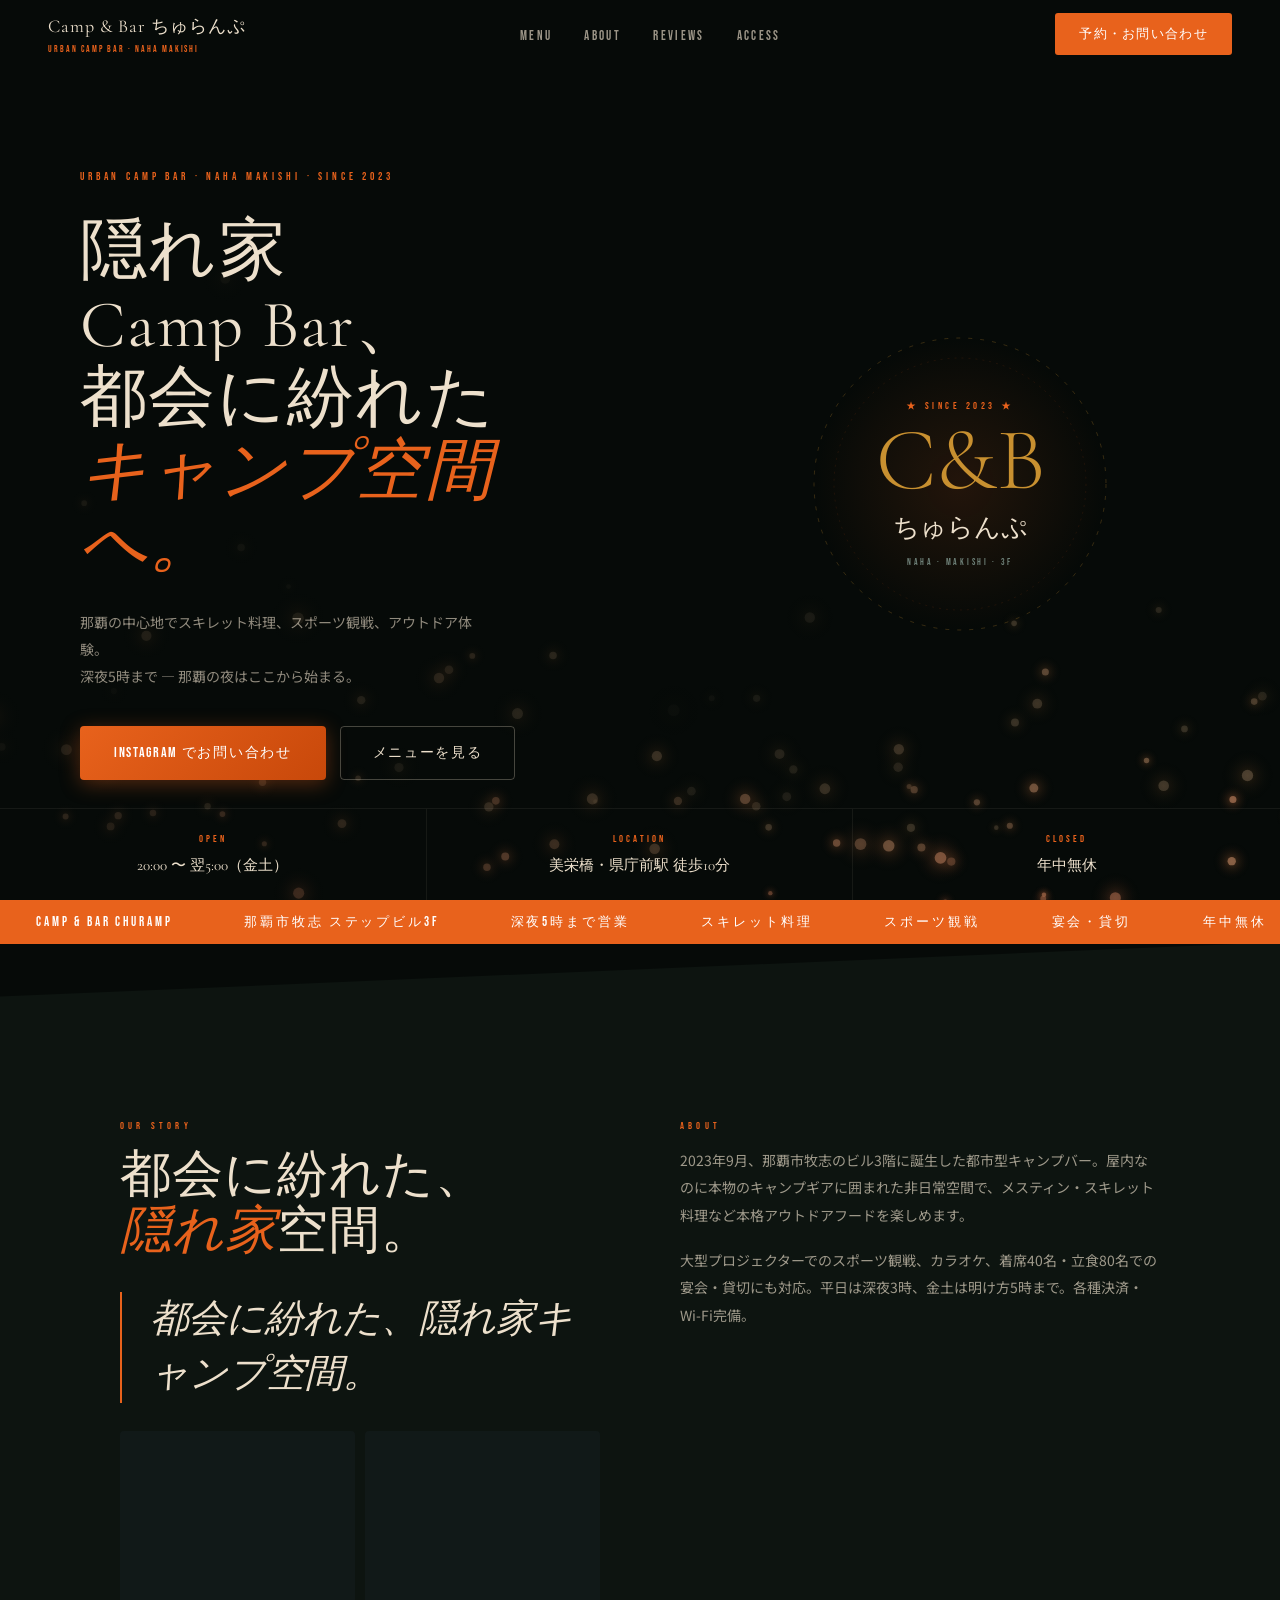
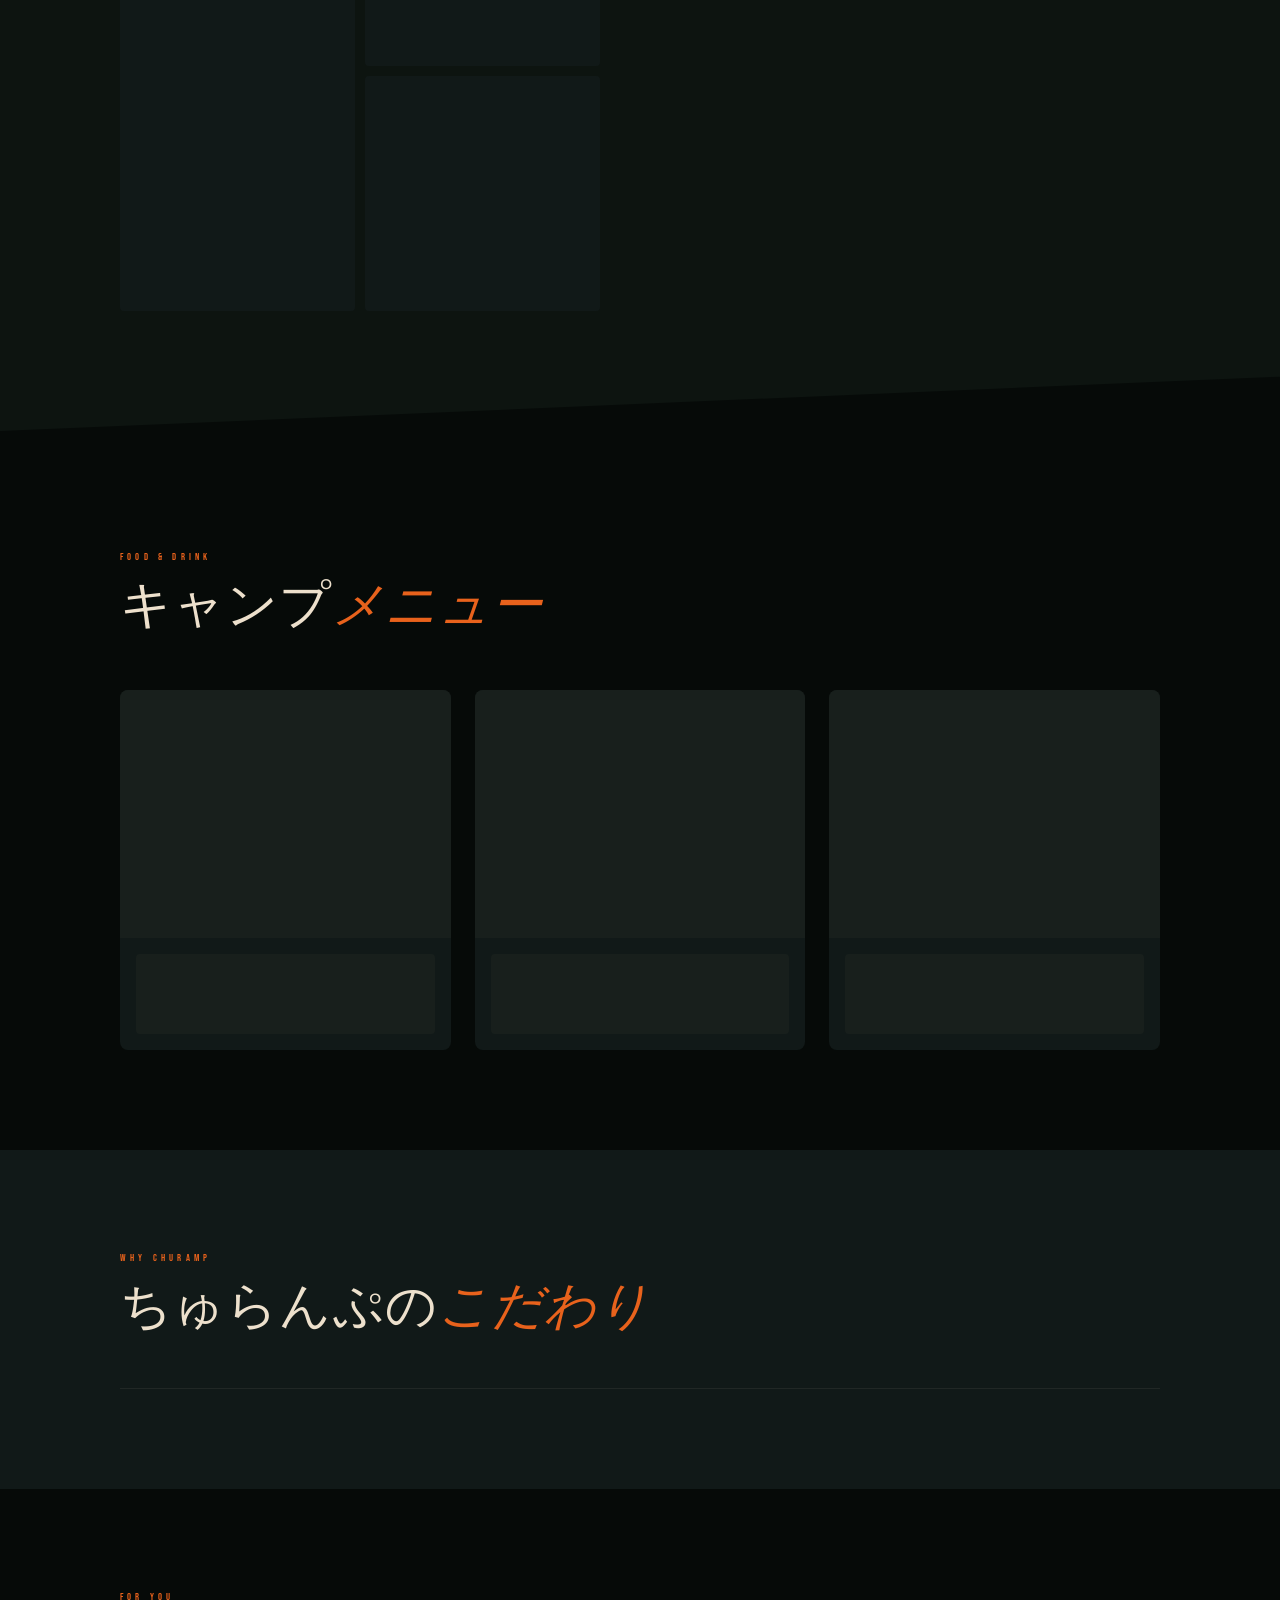
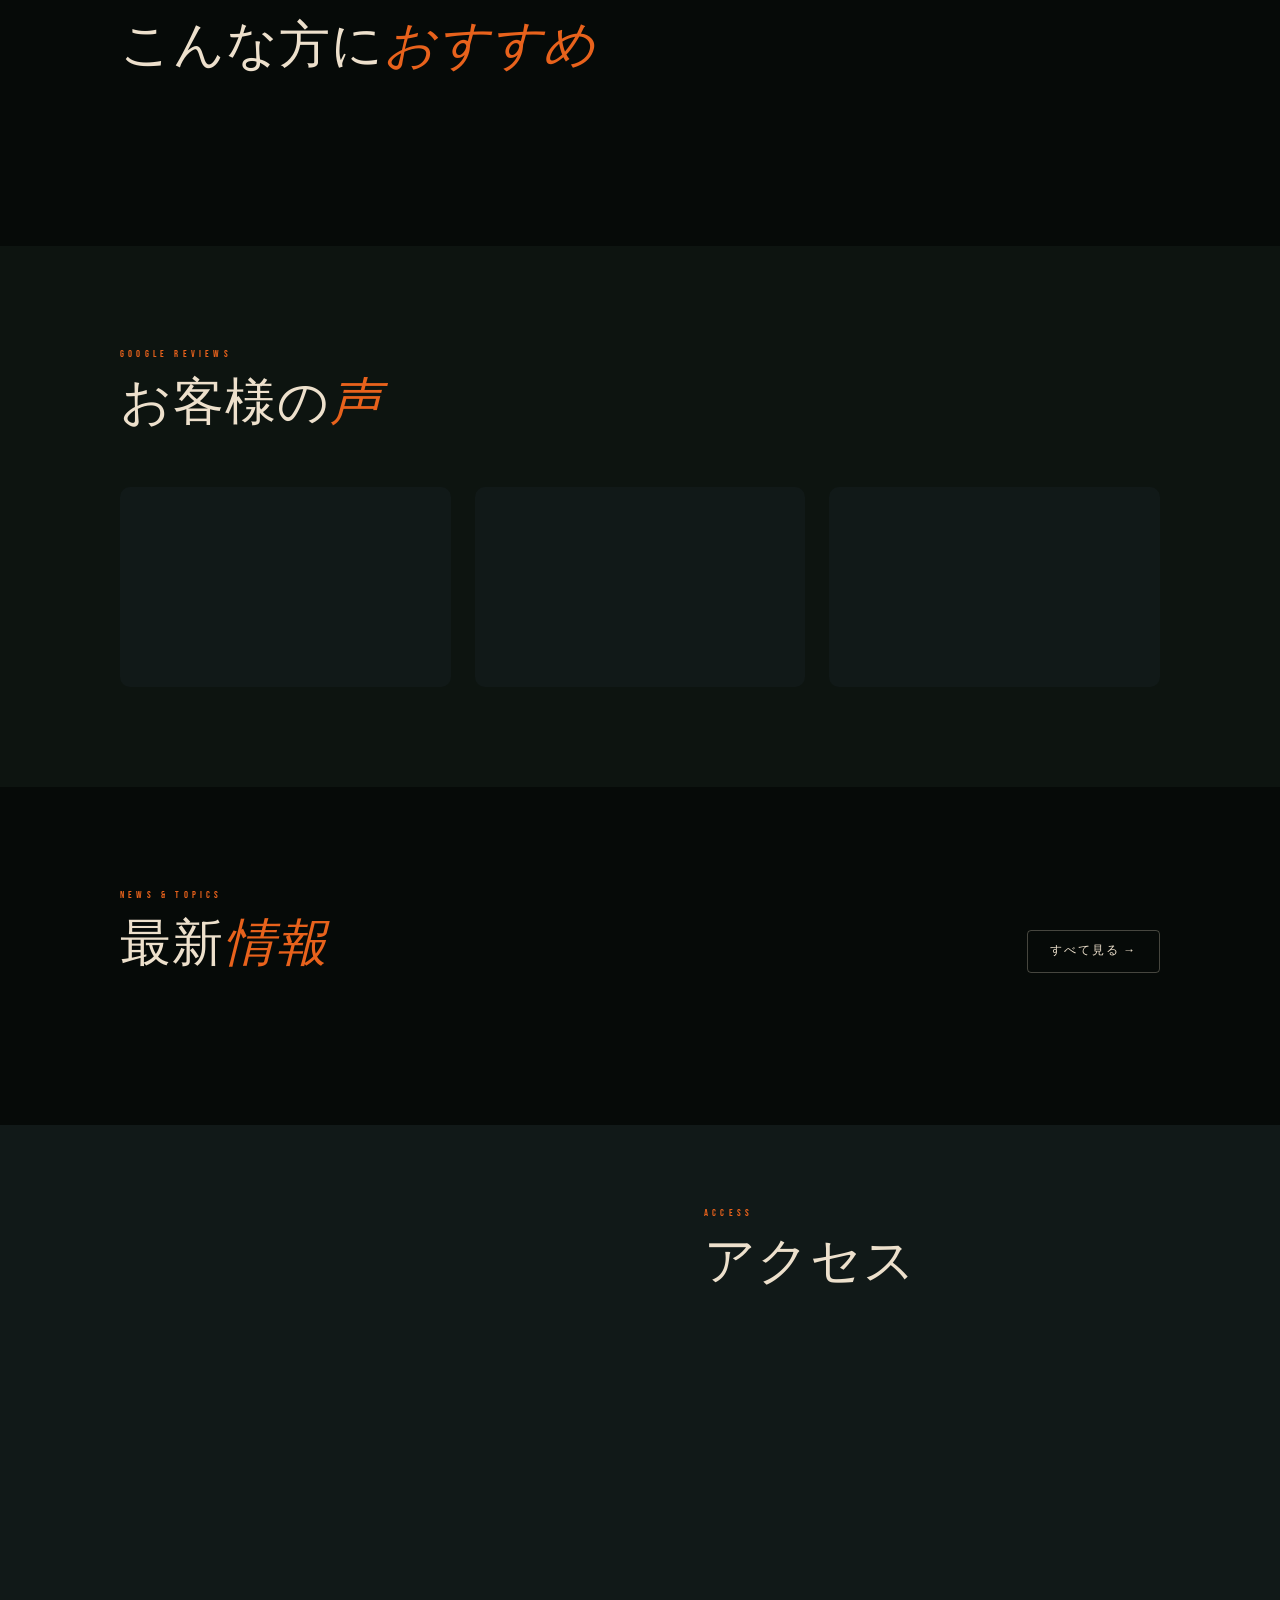
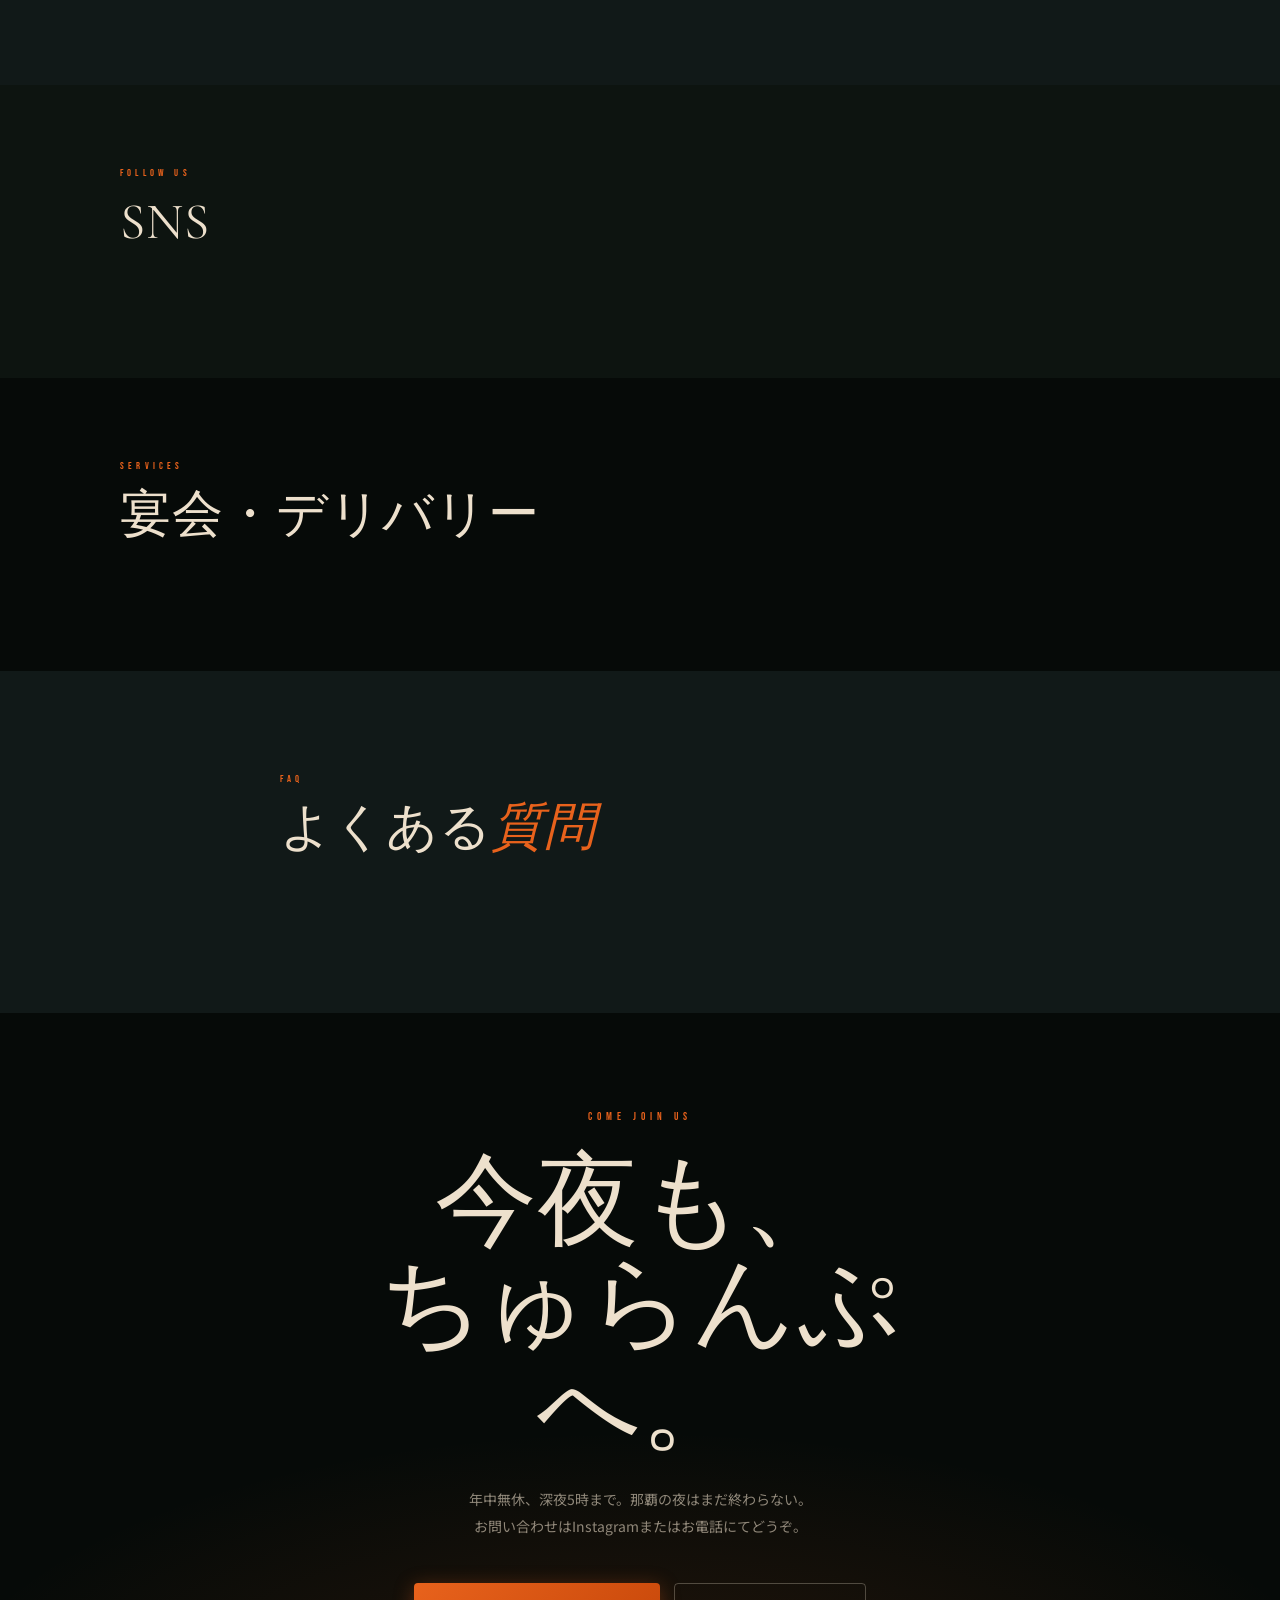
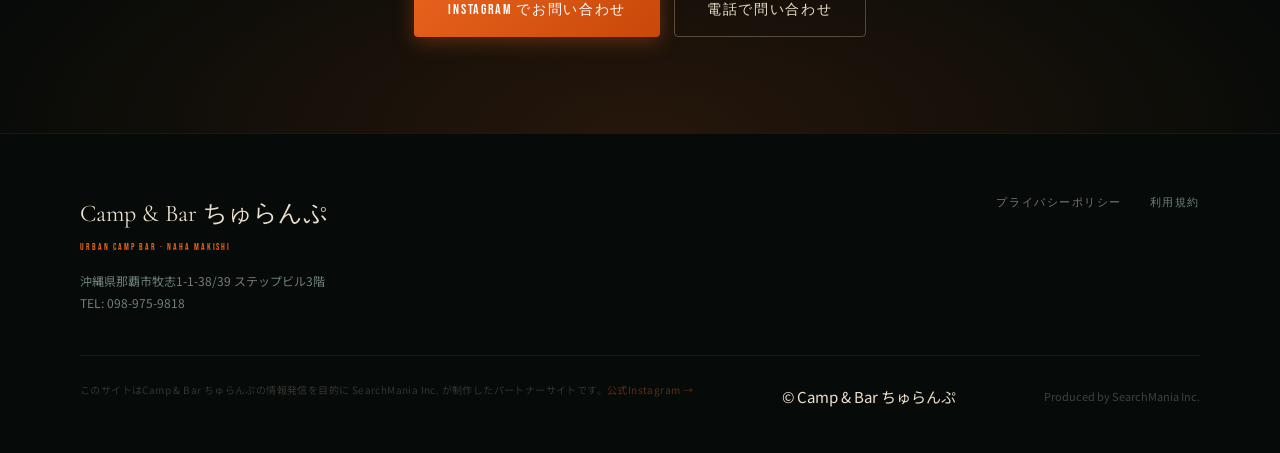
==== commit 57b639a2: "Update index.html" ====
--- a/index.html
+++ b/index.html
@@ -184,8 +184,9 @@
 /* ── FOR YOU ── */
 #foryou{padding:100px 0;background:var(--dark)}
 .fy-head{margin-bottom:48px}
-.fy-scroll{overflow-x:auto;padding:0 80px 24px;display:flex;gap:20px;scrollbar-width:none}
+.fy-scroll{overflow-x:auto;padding:0 80px 24px;scrollbar-width:none}
 .fy-scroll::-webkit-scrollbar{display:none}
+.fy-inner{display:flex;gap:20px;width:fit-content;margin:0 auto}
 .fy-card{flex:0 0 280px;background:var(--panel);border-radius:10px;overflow:hidden;border:1px solid var(--border);display:flex;flex-direction:column;min-height:220px}
 .fy-img{aspect-ratio:4/3;background:var(--panel2);overflow:hidden;flex-shrink:0}
 .fy-img img{width:100%;height:100%;object-fit:cover}
@@ -780,13 +781,14 @@
 function applyForYou(items) {
   const el = document.getElementById('fyScroll');
   if (!el || !items || !items.length) return;
-  el.innerHTML = items.map(f => {
+  const cards = items.map(f => {
     const img = driveImg(f.image);
     return '<div class="fy-card">' +
-      '<div class="fy-img">' + (img ? '<img src="' + esc(img) + '" alt="" loading="lazy">' : '') + '</div>' +
+      (img ? '<div class="fy-img"><img src="' + esc(img) + '" alt="" loading="lazy"></div>' : '') +
       '<div class="fy-body"><div class="fy-lbl">' + esc(f.label) + '</div><div class="fy-cap">' + esc(f.caption) + '</div></div>' +
       '</div>';
   }).join('');
+  el.innerHTML = '<div class="fy-inner">' + cards + '</div>';
 }
 
 function applyReviews(items) {
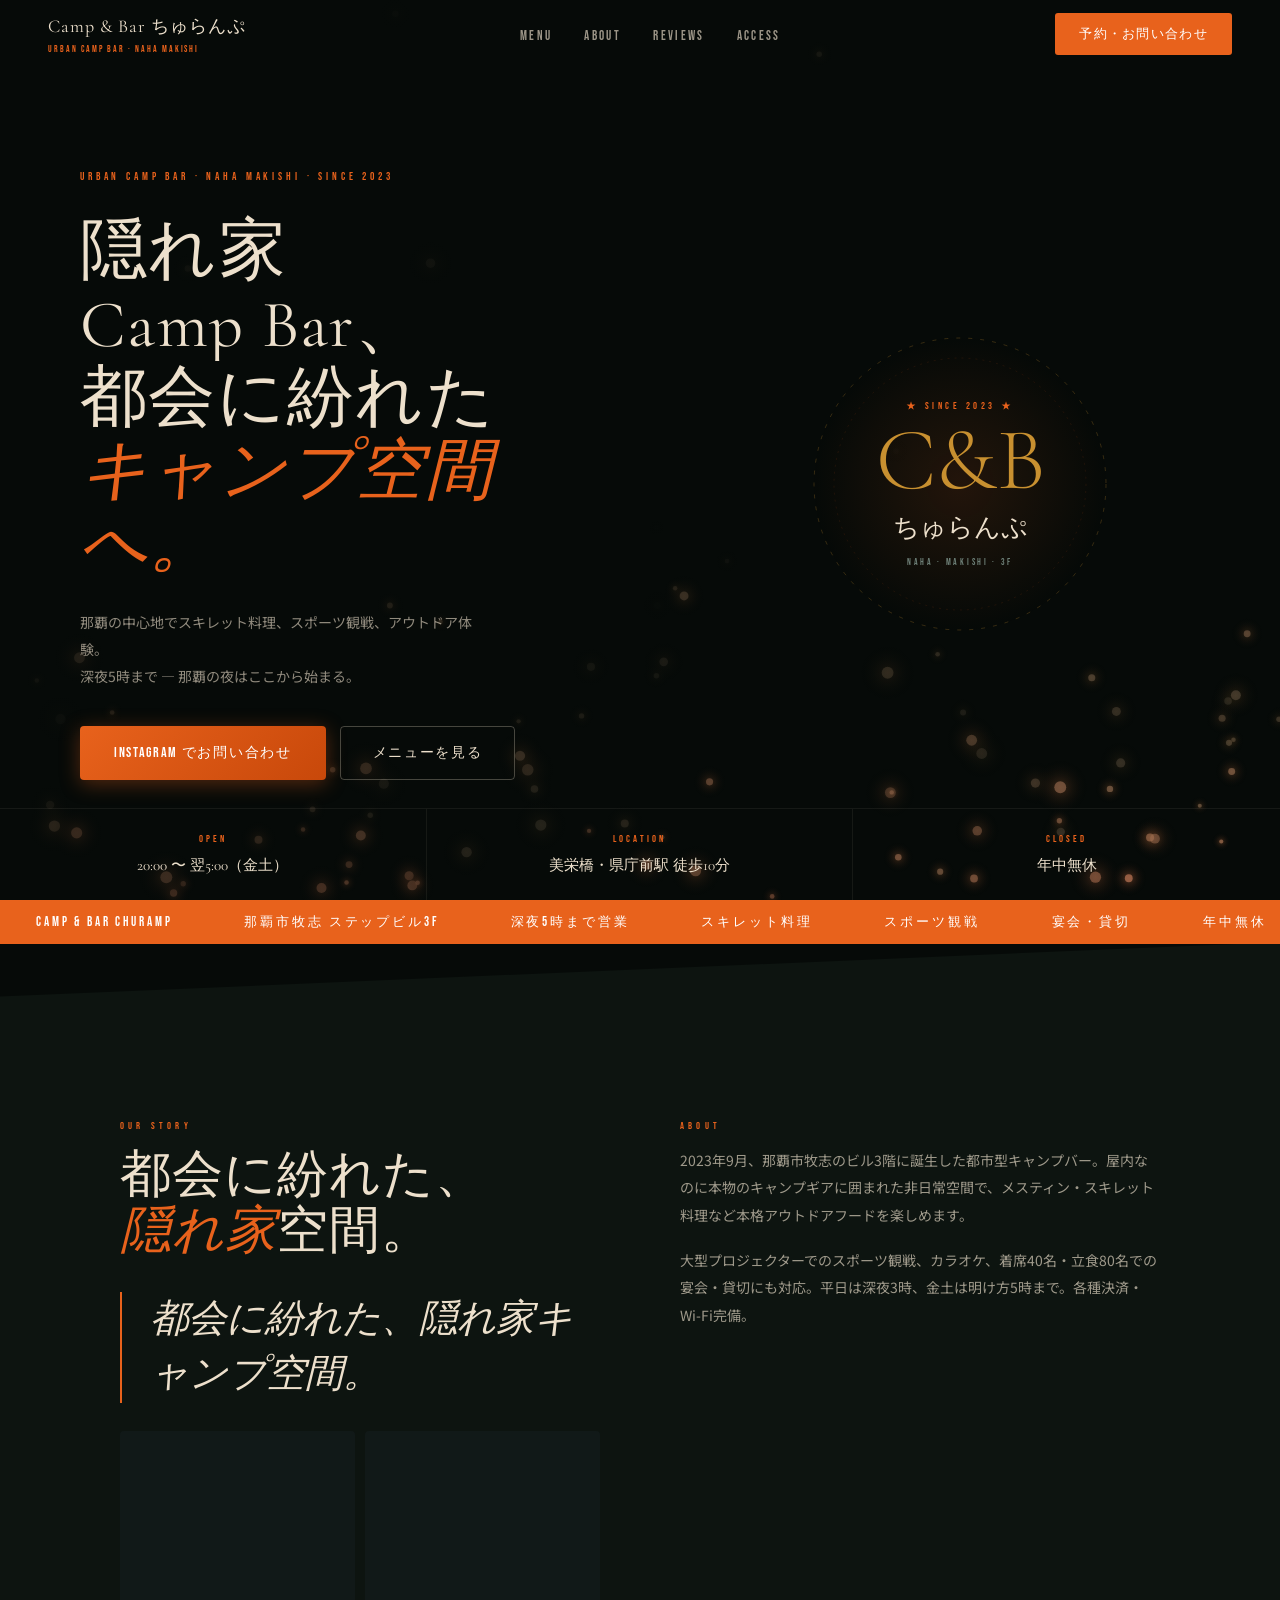
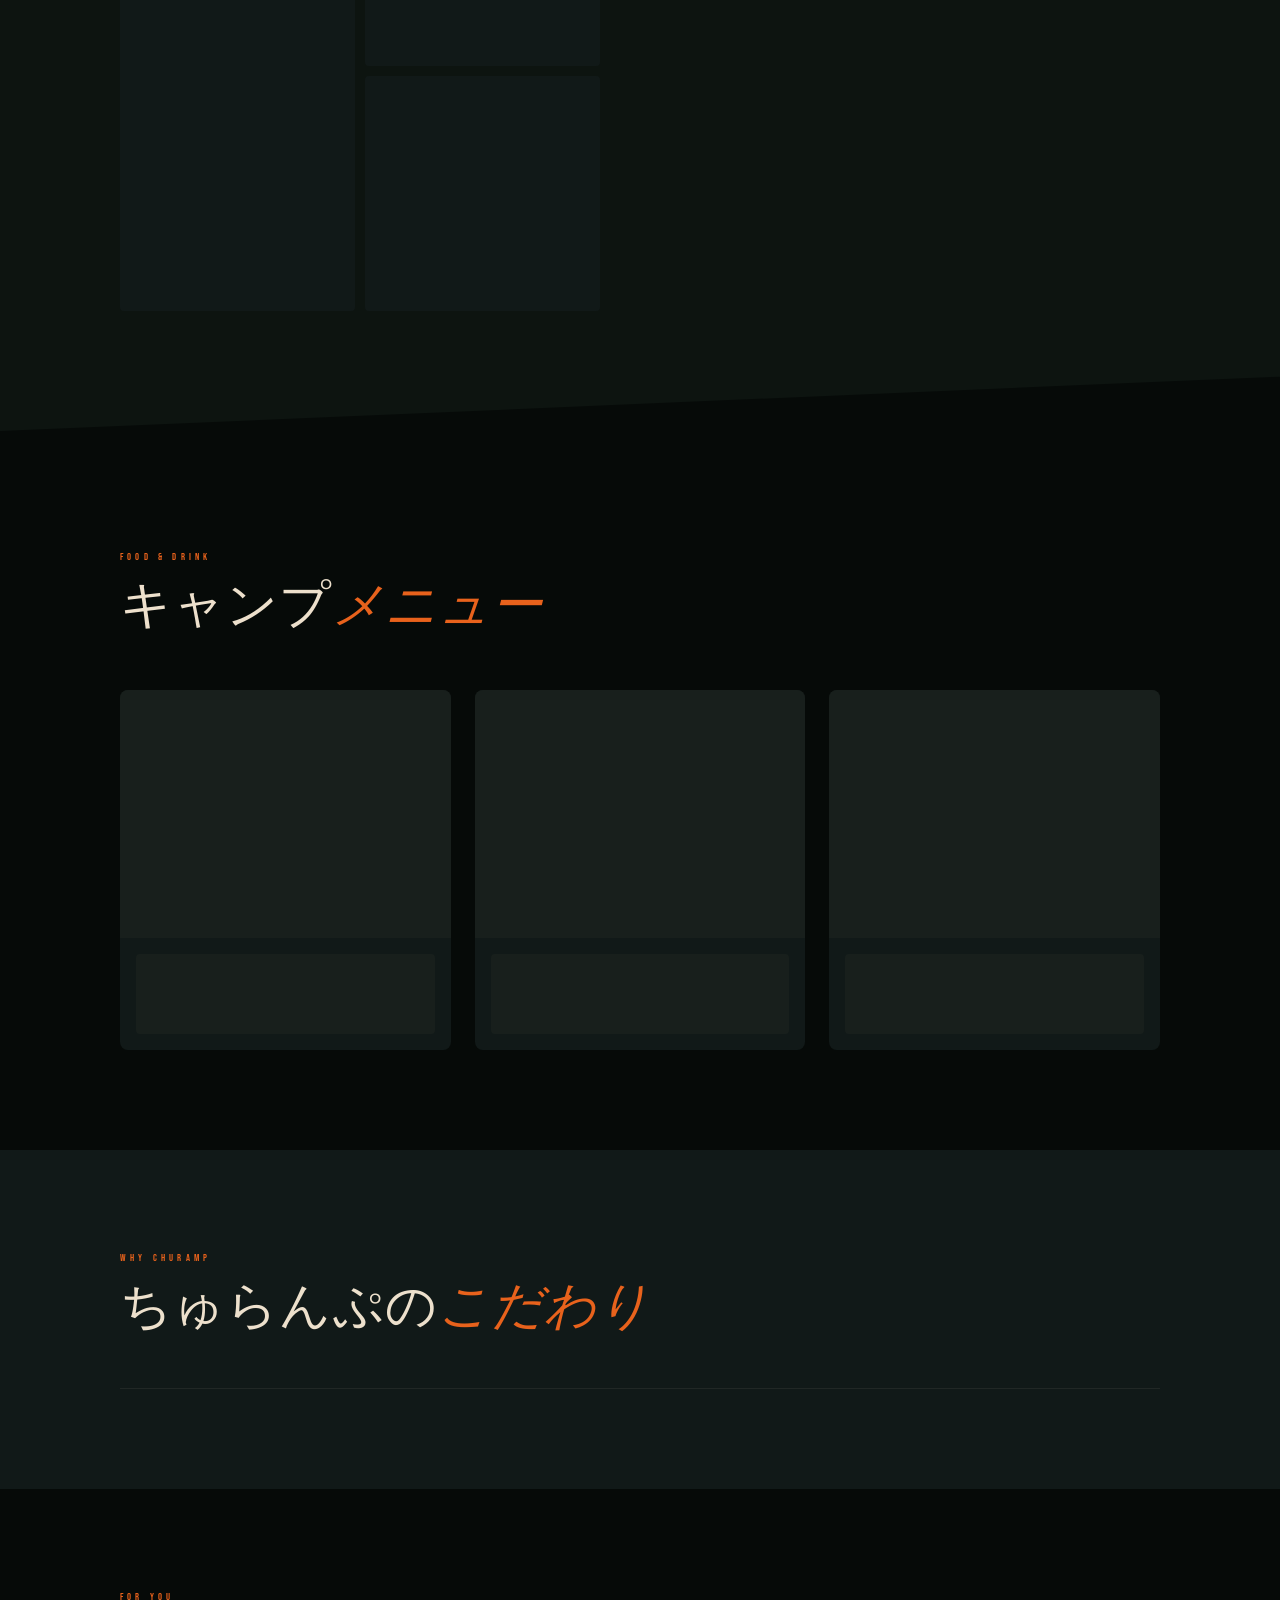
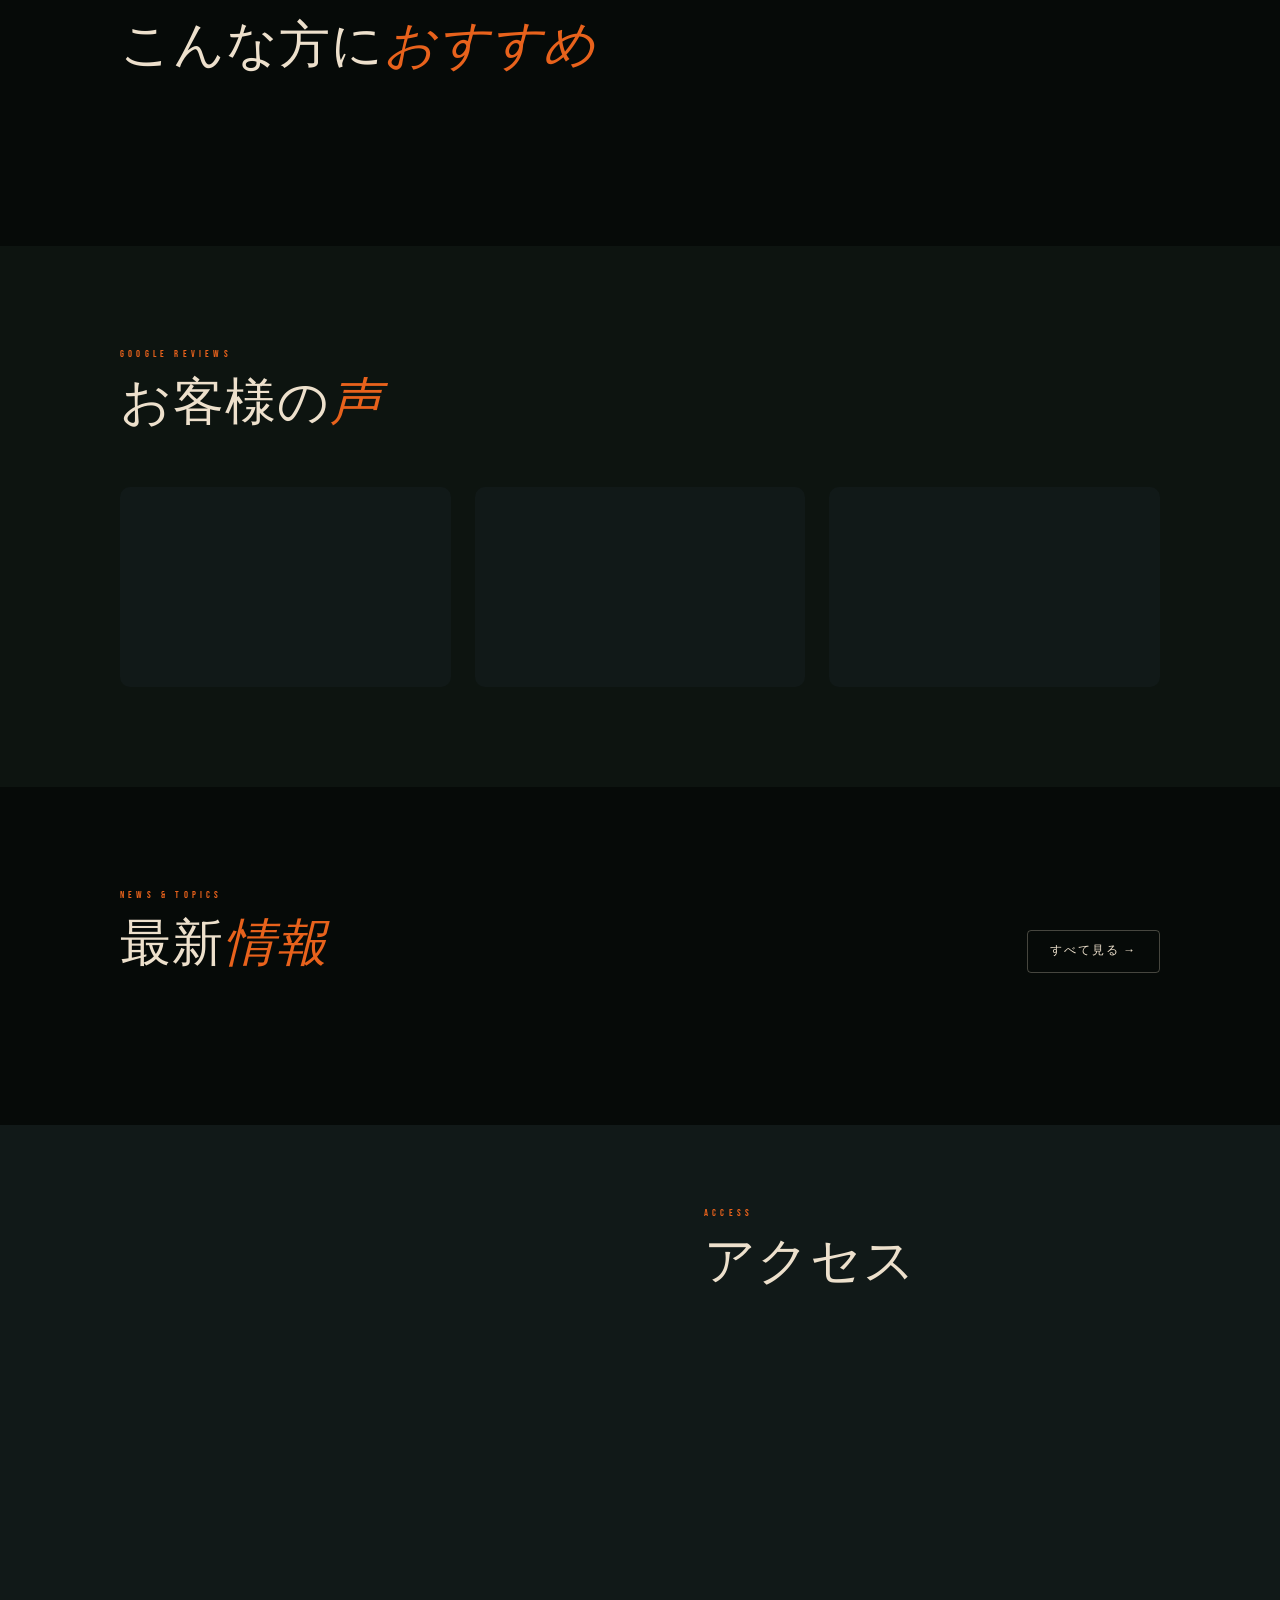
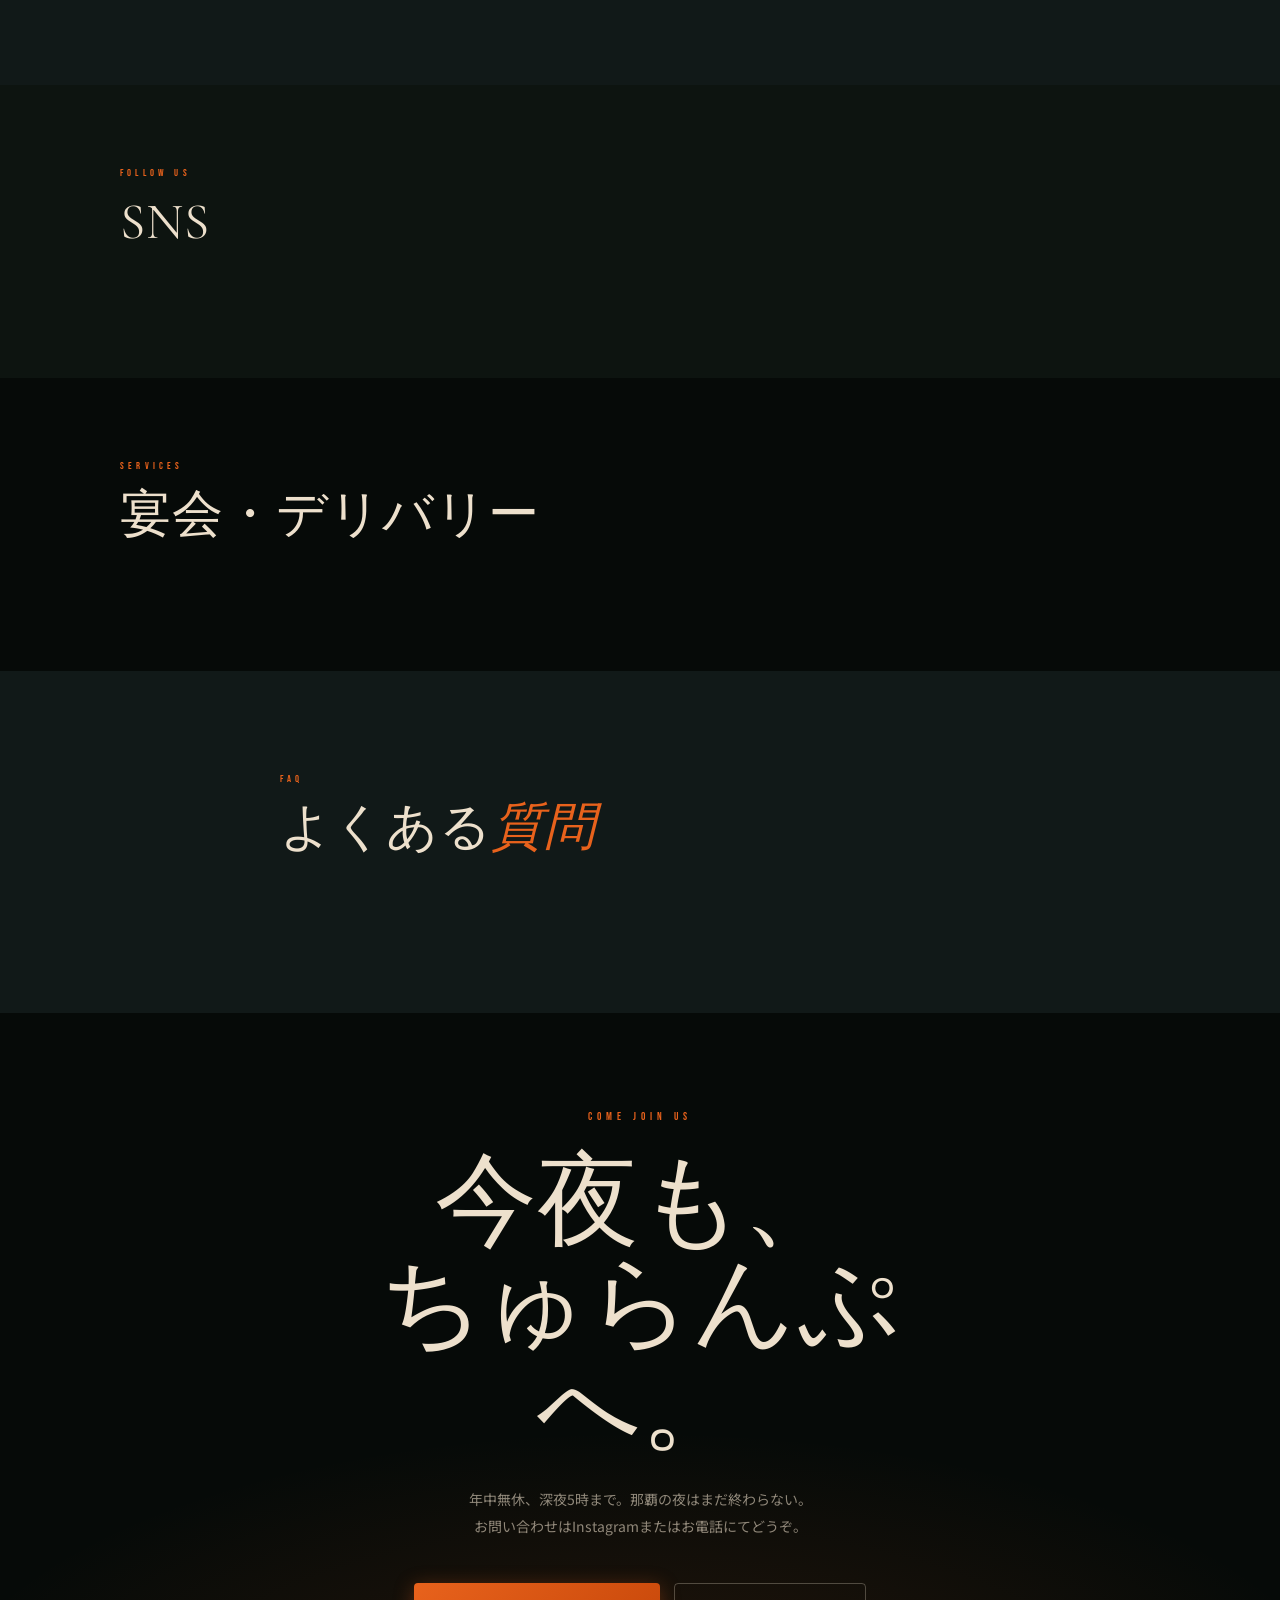
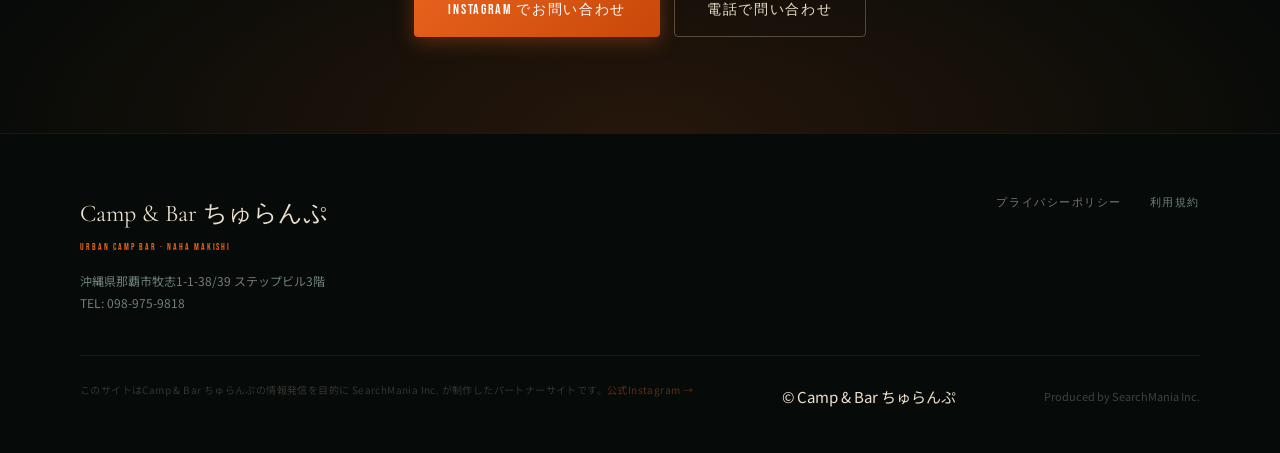
==== commit 9fcb7aea: "Update index.html" ====
--- a/index.html
+++ b/index.html
@@ -261,7 +261,7 @@
 .faq-inner{max-width:880px;margin:0 auto;padding:0 80px}
 .faq-head{margin-bottom:56px}
 .faq-item{border-bottom:1px solid var(--border)}
-.faq-q{display:flex;justify-content:space-between;align-items:center;padding:24px 0;cursor:pointer;font-family:var(--ff-disp);font-size:19px;font-weight:400;line-height:1.5;transition:color .25s}
+.faq-q{display:flex;justify-content:space-between;align-items:center;padding:24px 0;cursor:pointer;font-family:var(--ff-disp);font-size:19px;font-weight:400;line-height:1.5;color:var(--cream);background:none;border:none;width:100%;text-align:left;transition:color .25s}
 .faq-q:hover{color:var(--ember)}
 .faq-ic{width:26px;height:26px;flex-shrink:0;margin-left:16px;border:1px solid rgba(237,224,204,.18);border-radius:50%;display:flex;align-items:center;justify-content:center;transition:transform .35s,background .25s}
 .faq-ic::before{content:'+';font-size:17px;color:var(--ember);line-height:1}
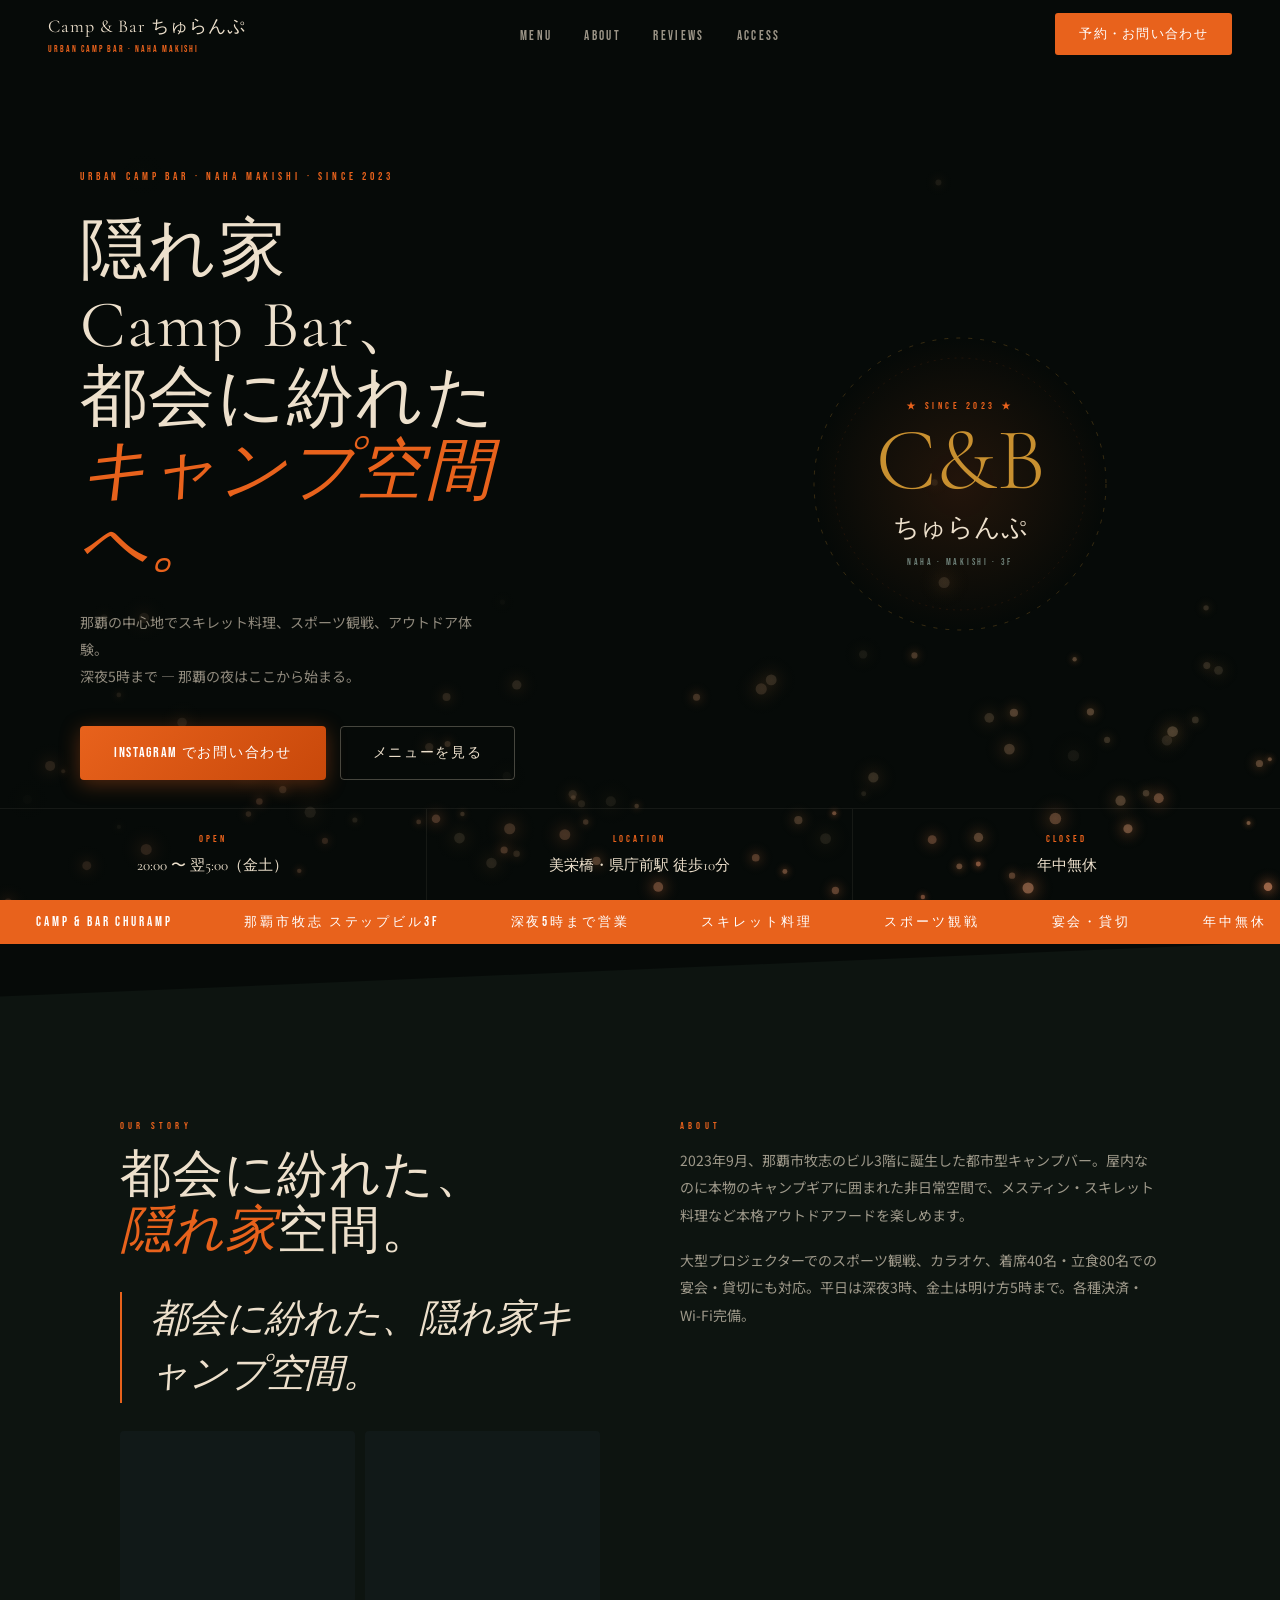
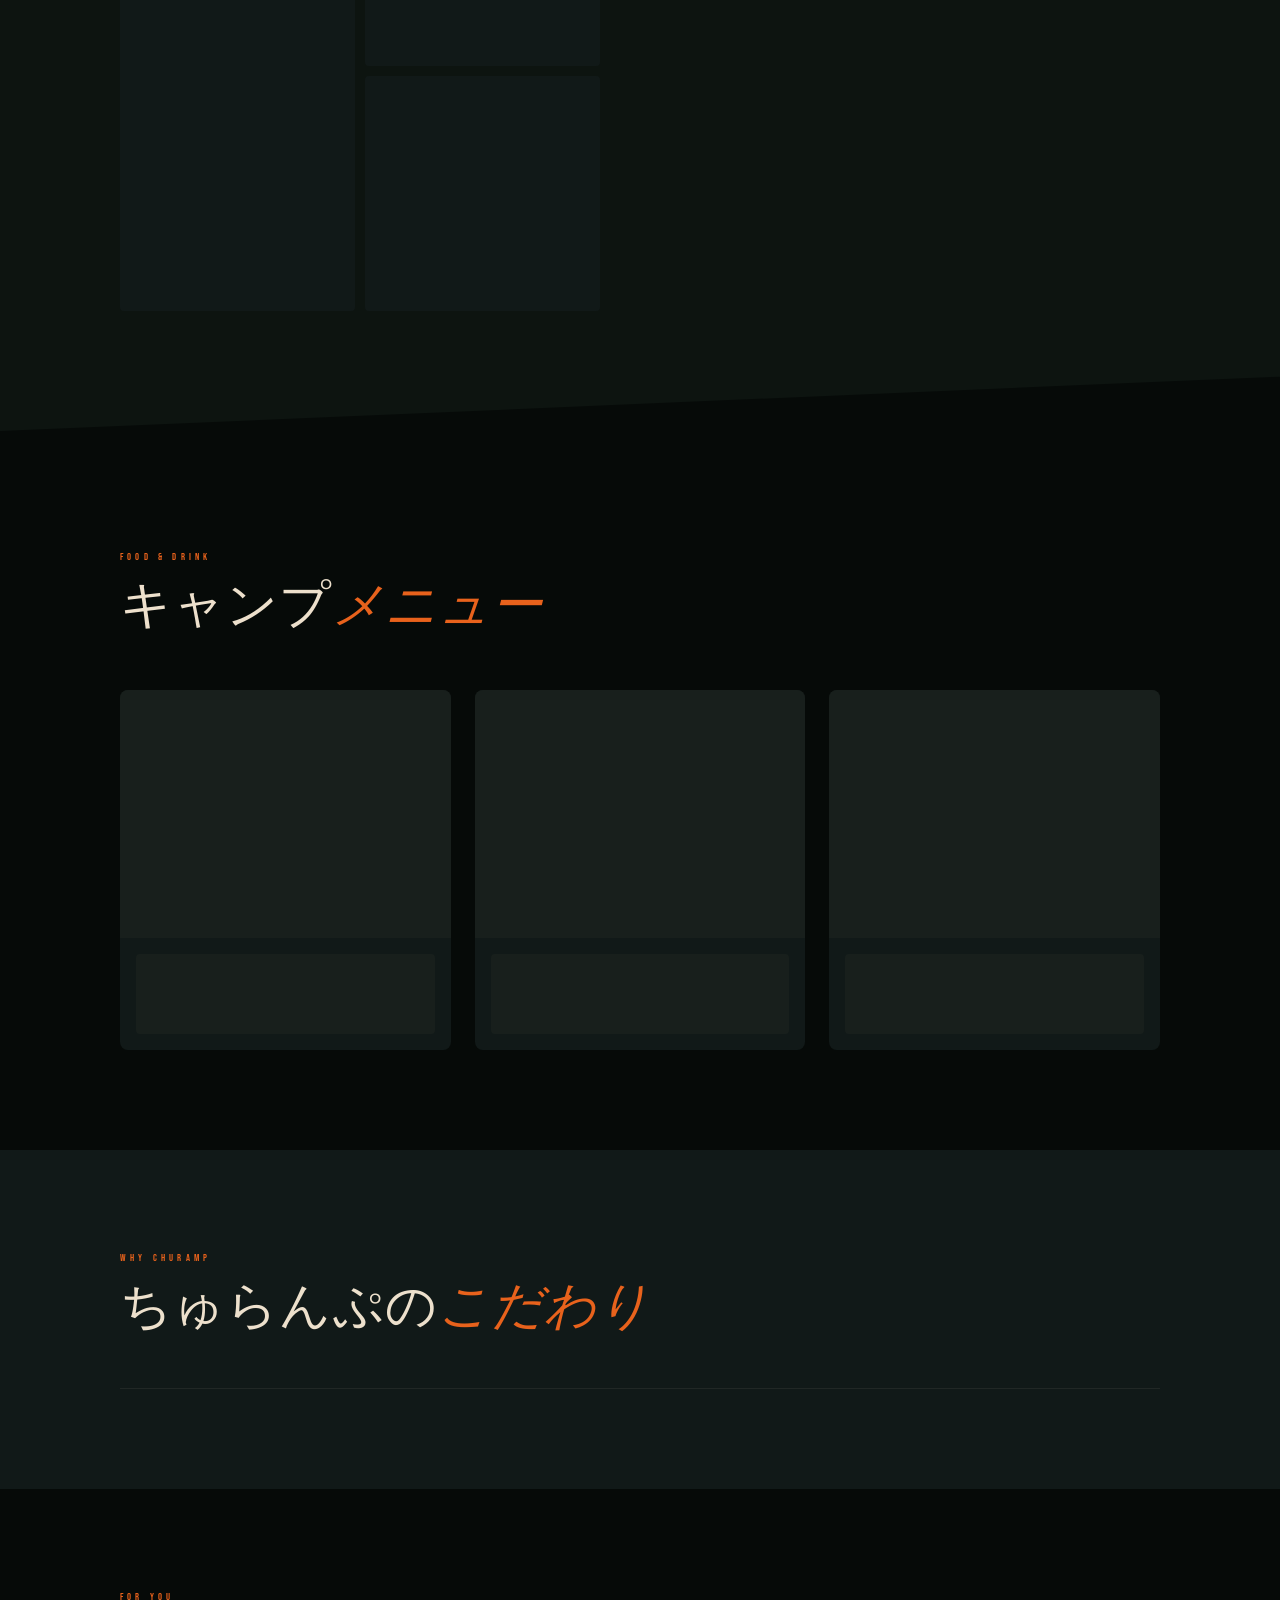
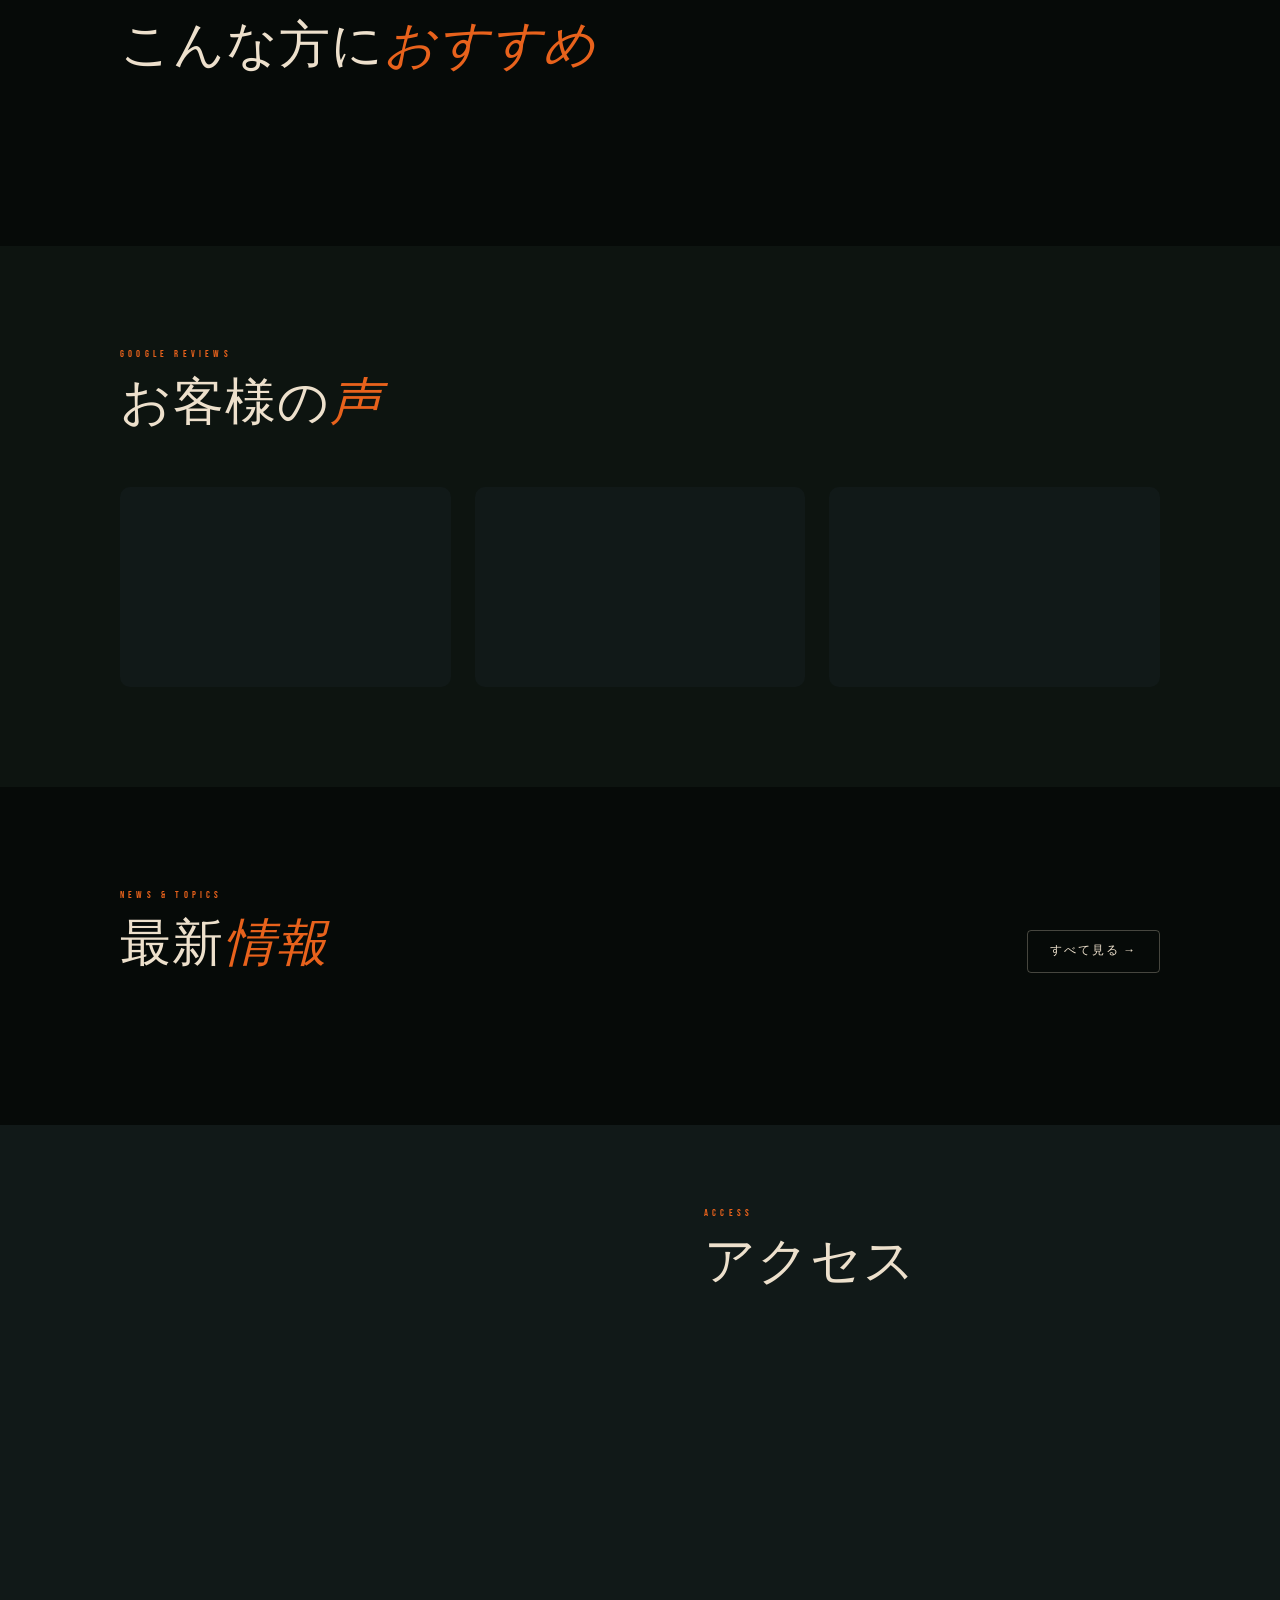
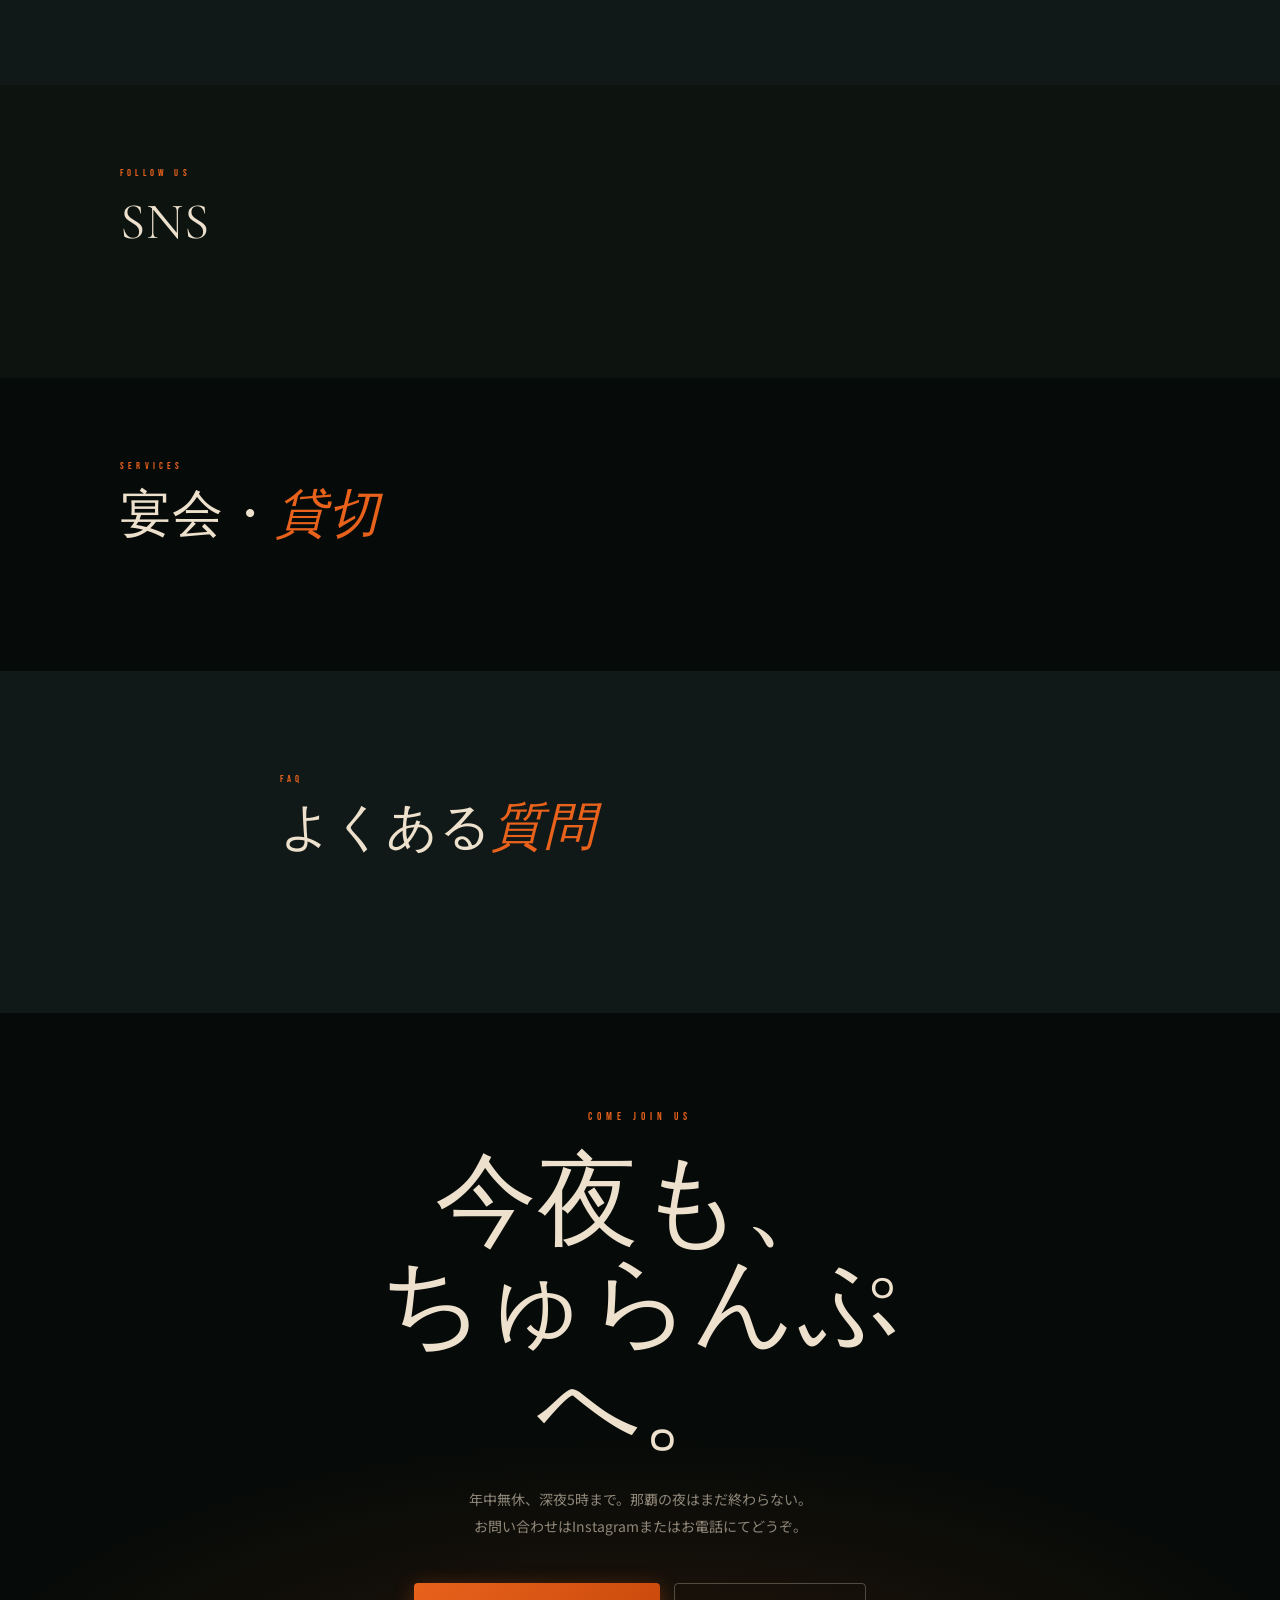
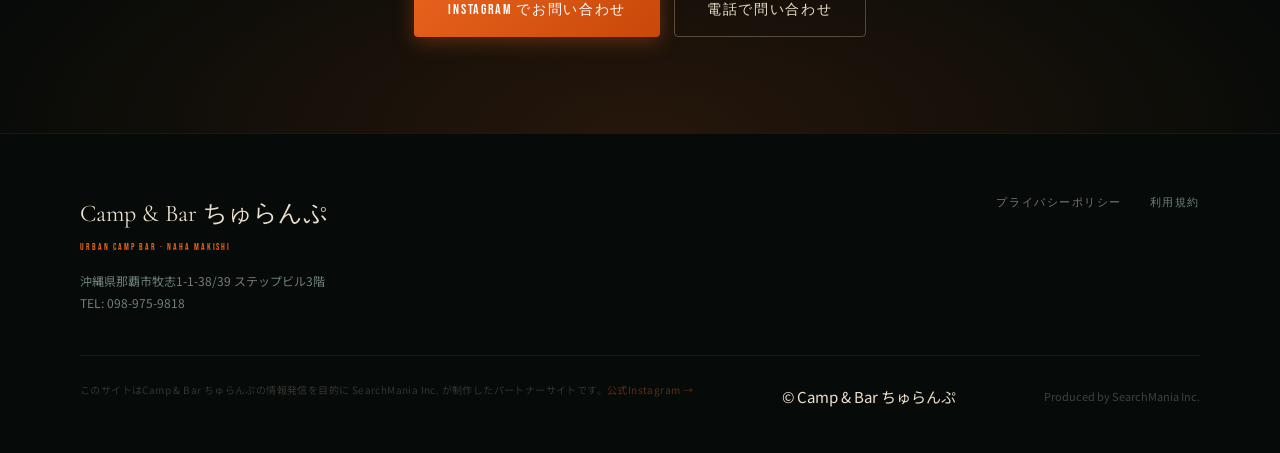
==== commit 10f79f98: "Update index.html" ====
--- a/index.html
+++ b/index.html
@@ -519,7 +519,7 @@
   <div class="inner">
     <div data-r>
       <span class="sec-lbl">SERVICES</span>
-      <h2 class="sec-ttl">宴会・デリバリー</h2>
+      <h2 class="sec-ttl">宴会・<em>貸切</em></h2>
     </div>
     <div class="dv-cards" id="dvCards"></div>
   </div>
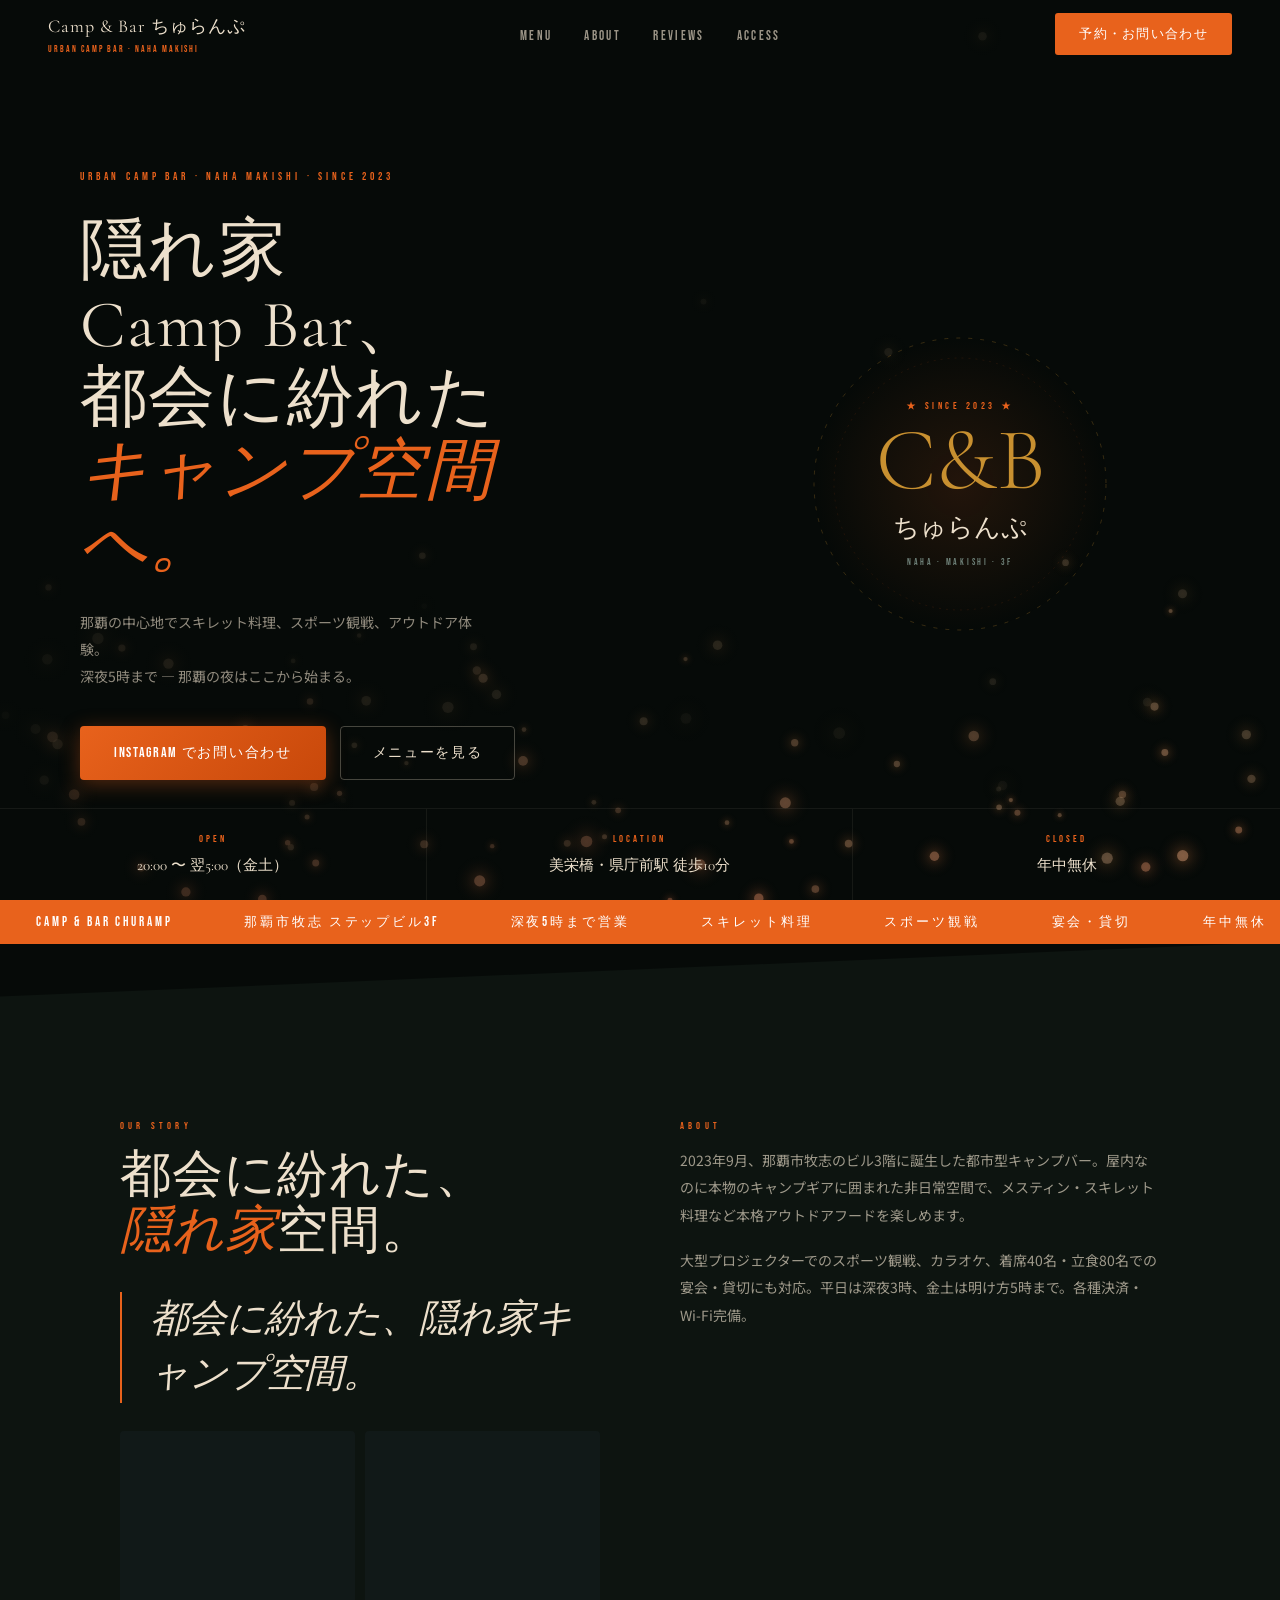
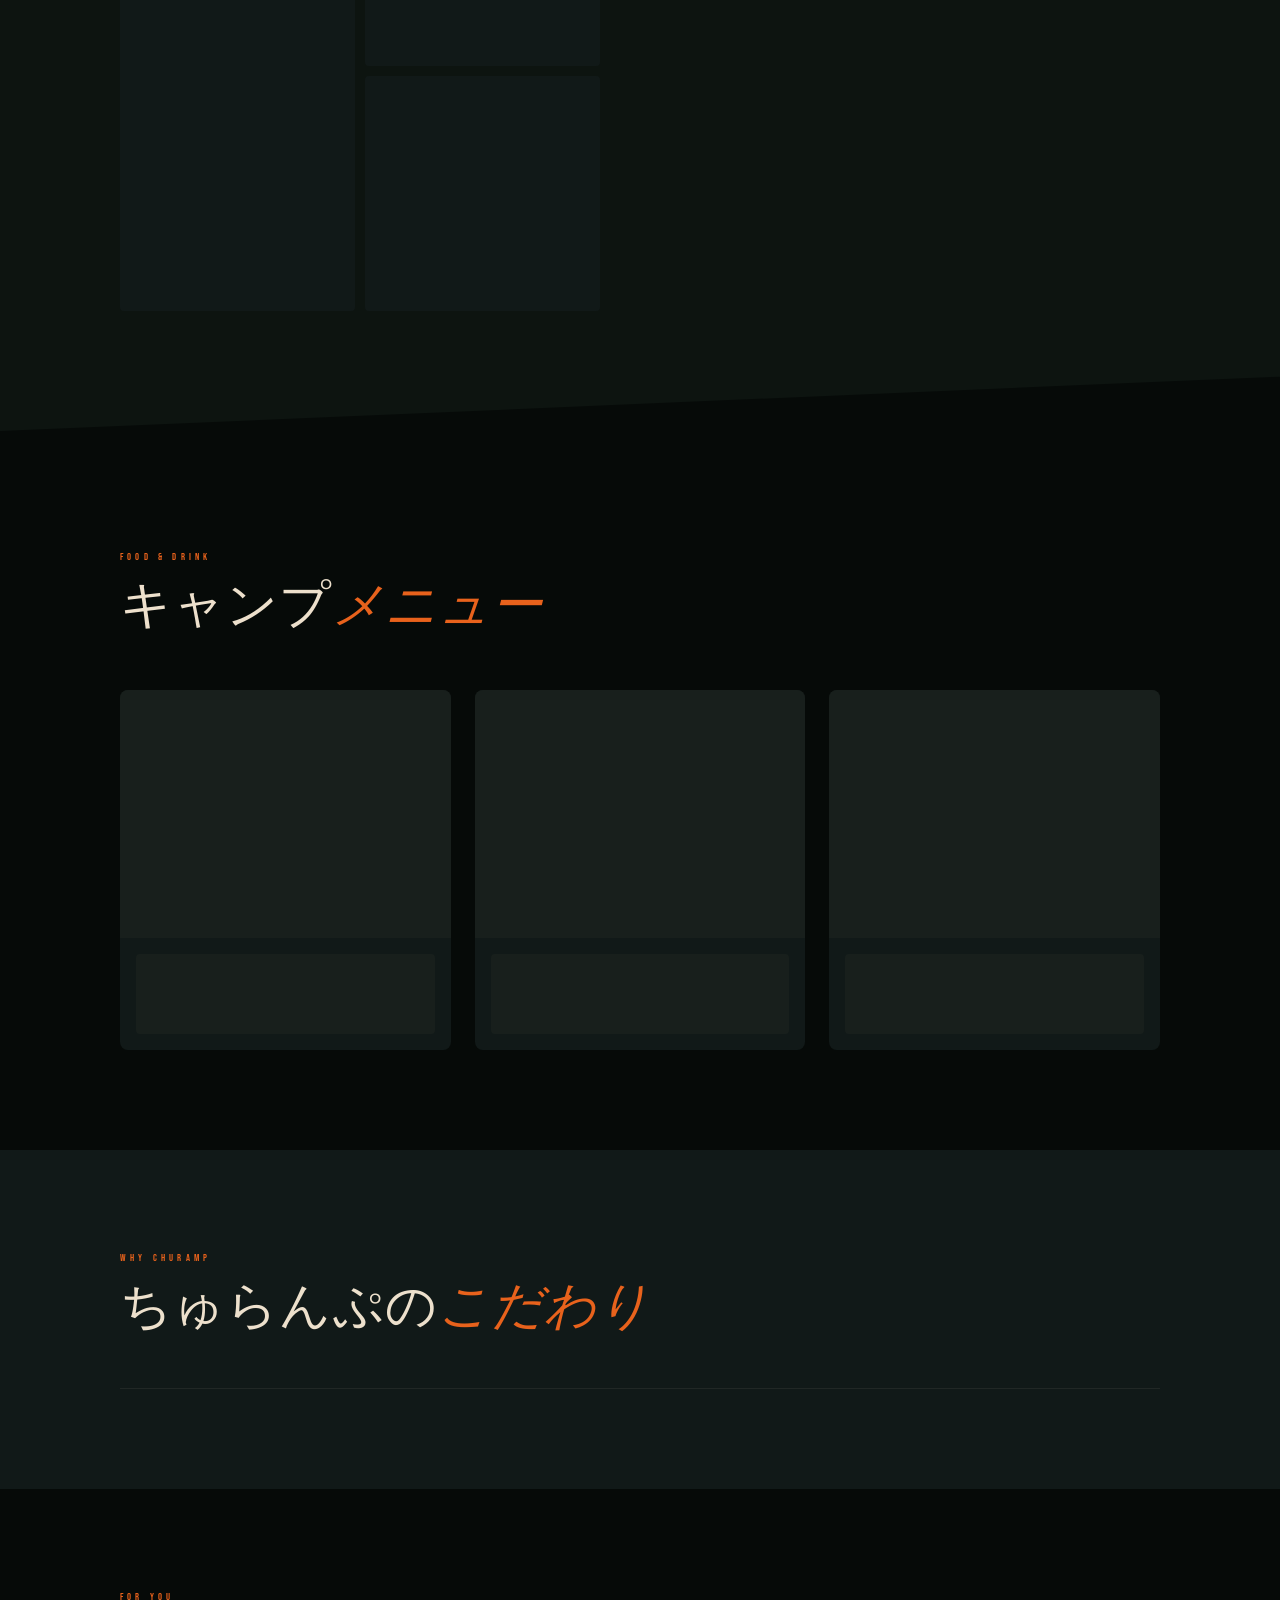
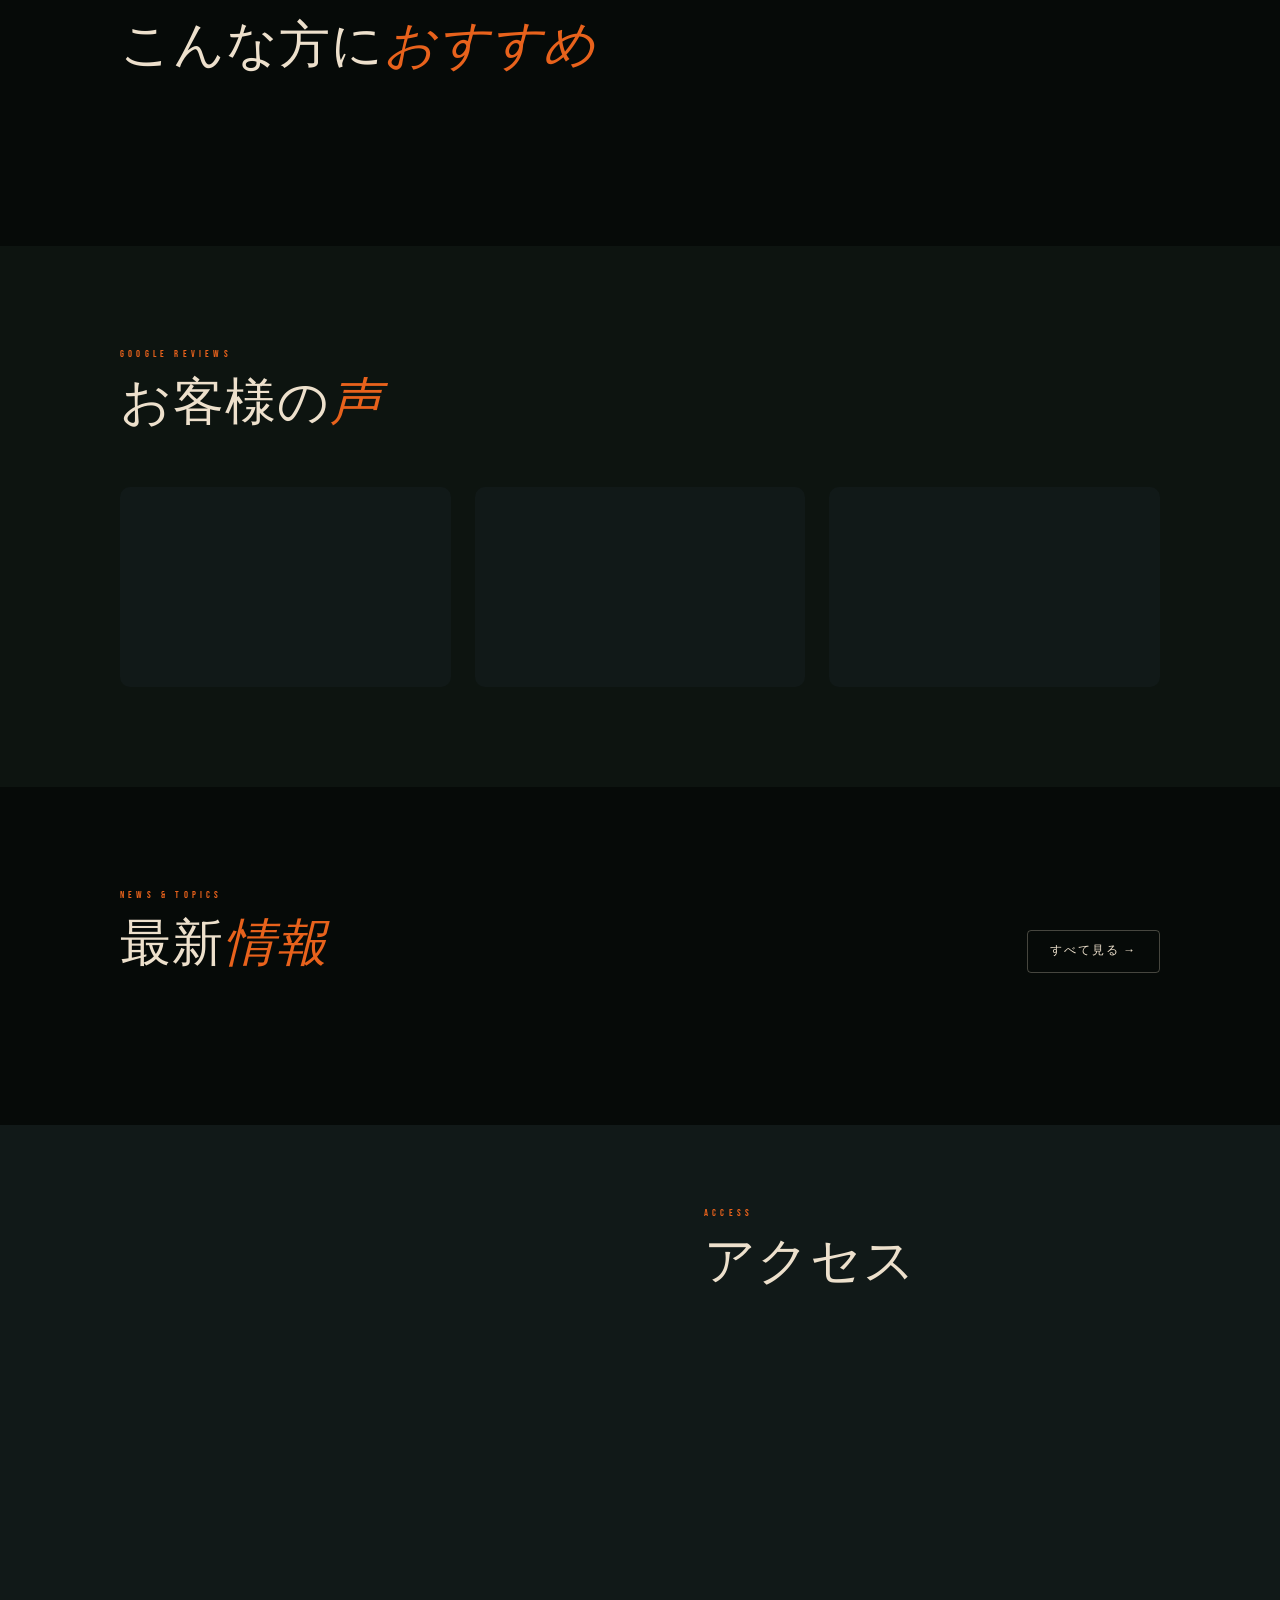
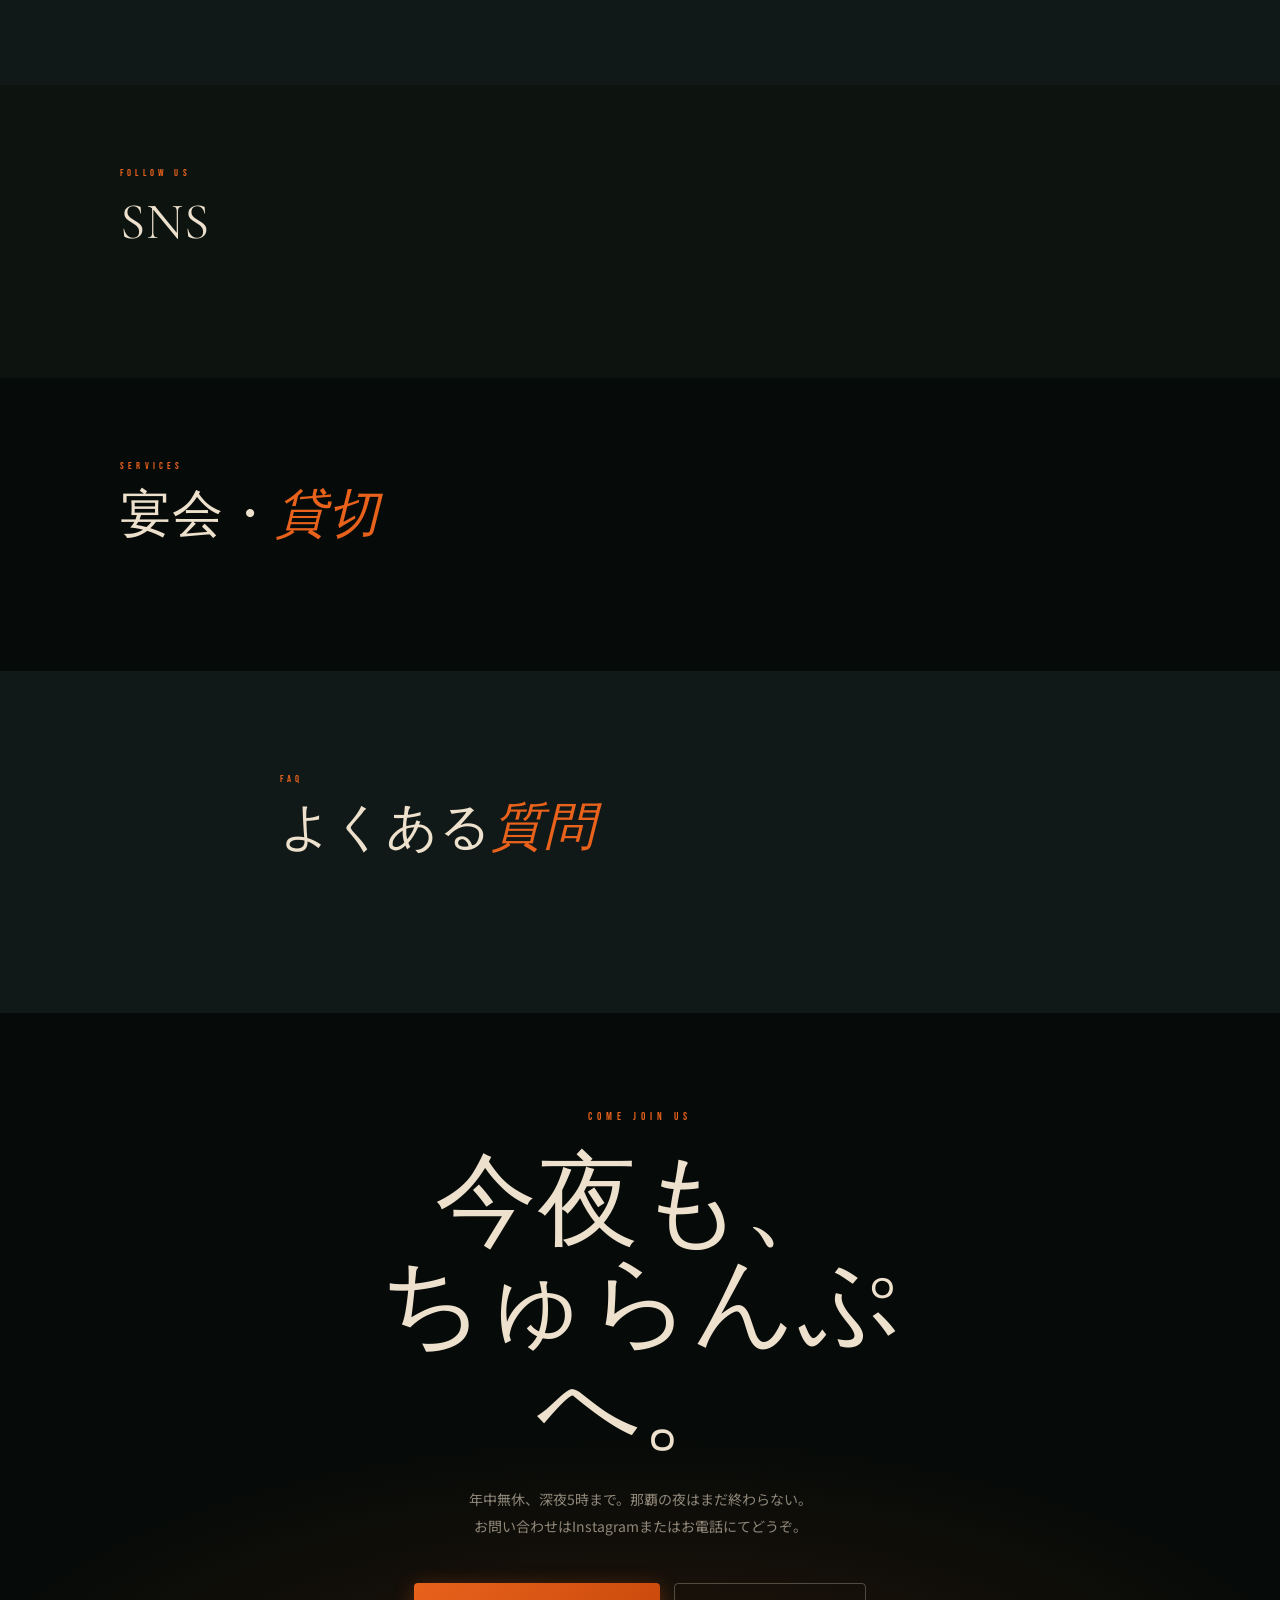
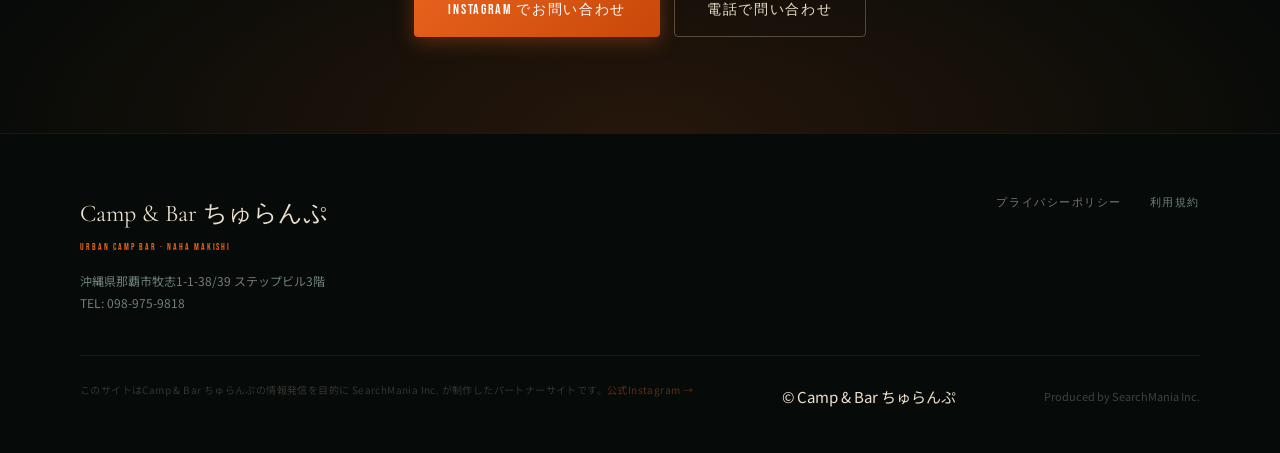
==== commit 83e55eb1: "Update index.html" ====
--- a/index.html
+++ b/index.html
@@ -3,6 +3,7 @@
 <head>
 <meta charset="UTF-8">
 <meta name="viewport" content="width=device-width,initial-scale=1">
+<meta name="google-site-verification" content="LZg90oxtbqi0v6An7Fc0uO3ufbqcmW4_Qp9mCI2u6wk">
 <title>Camp &amp; Bar ちゅらんぷ | 那覇市牧志・都市型キャンプバー</title>
 <meta name="description" content="那覇市牧志のビル3階に佇む都市型キャンプバー。スキレット料理・スポーツ観戦・宴会・貸切。平日20:00〜翌3:00、金土は翌5:00まで。">
 <meta property="og:title" content="Camp &amp; Bar ちゅらんぷ | 那覇・都市型キャンプバー">
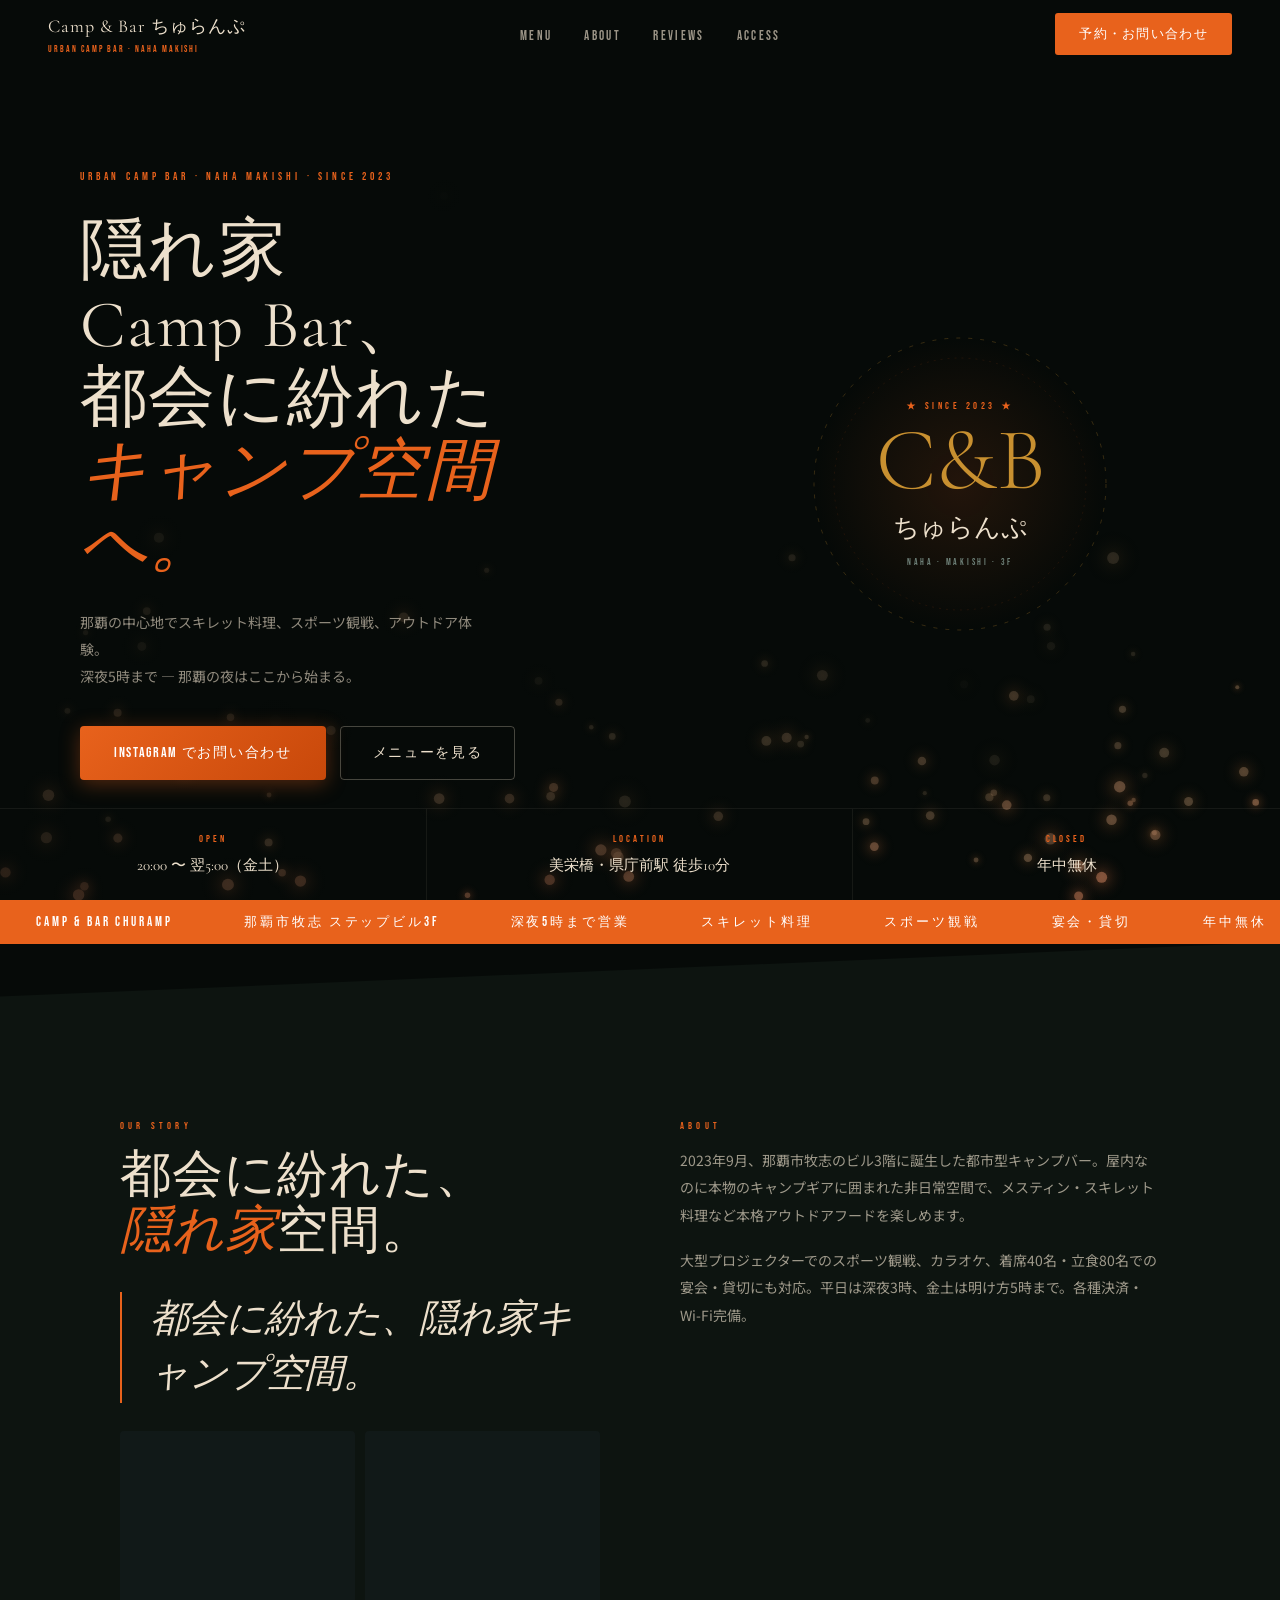
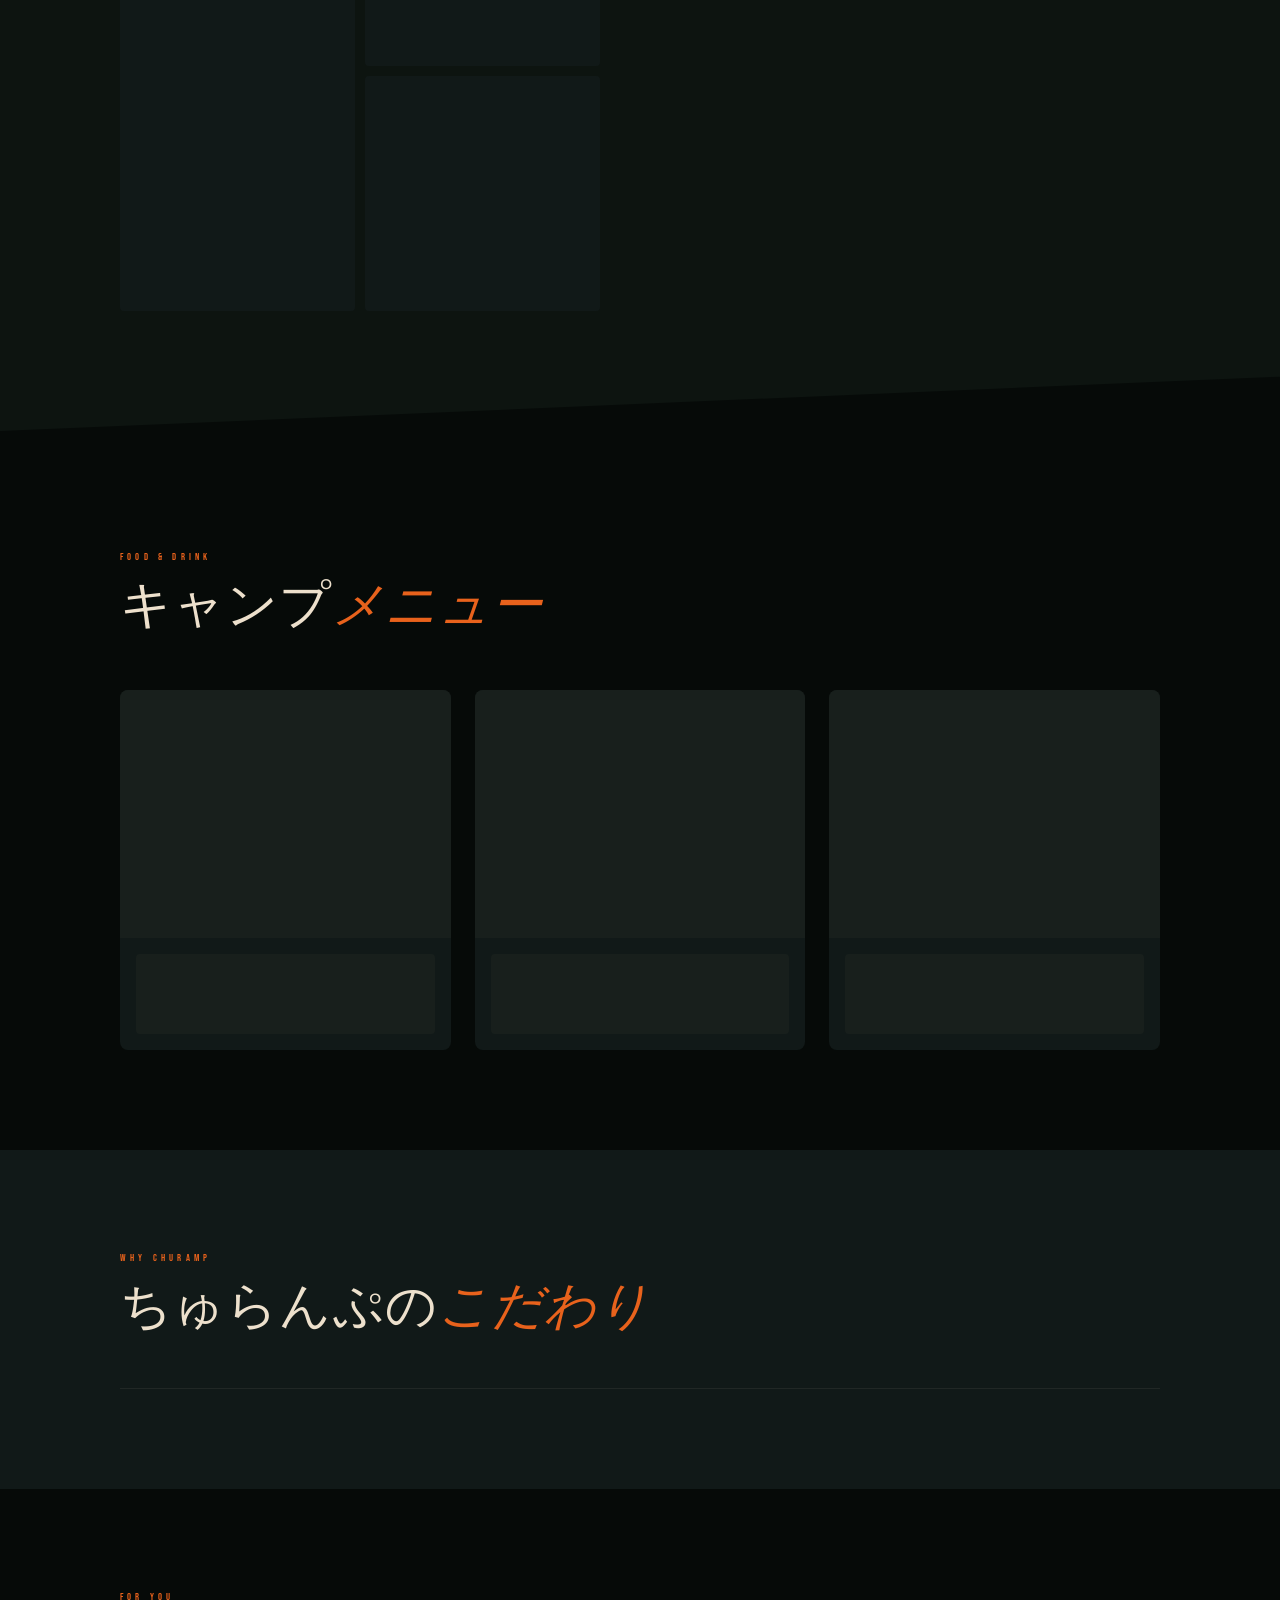
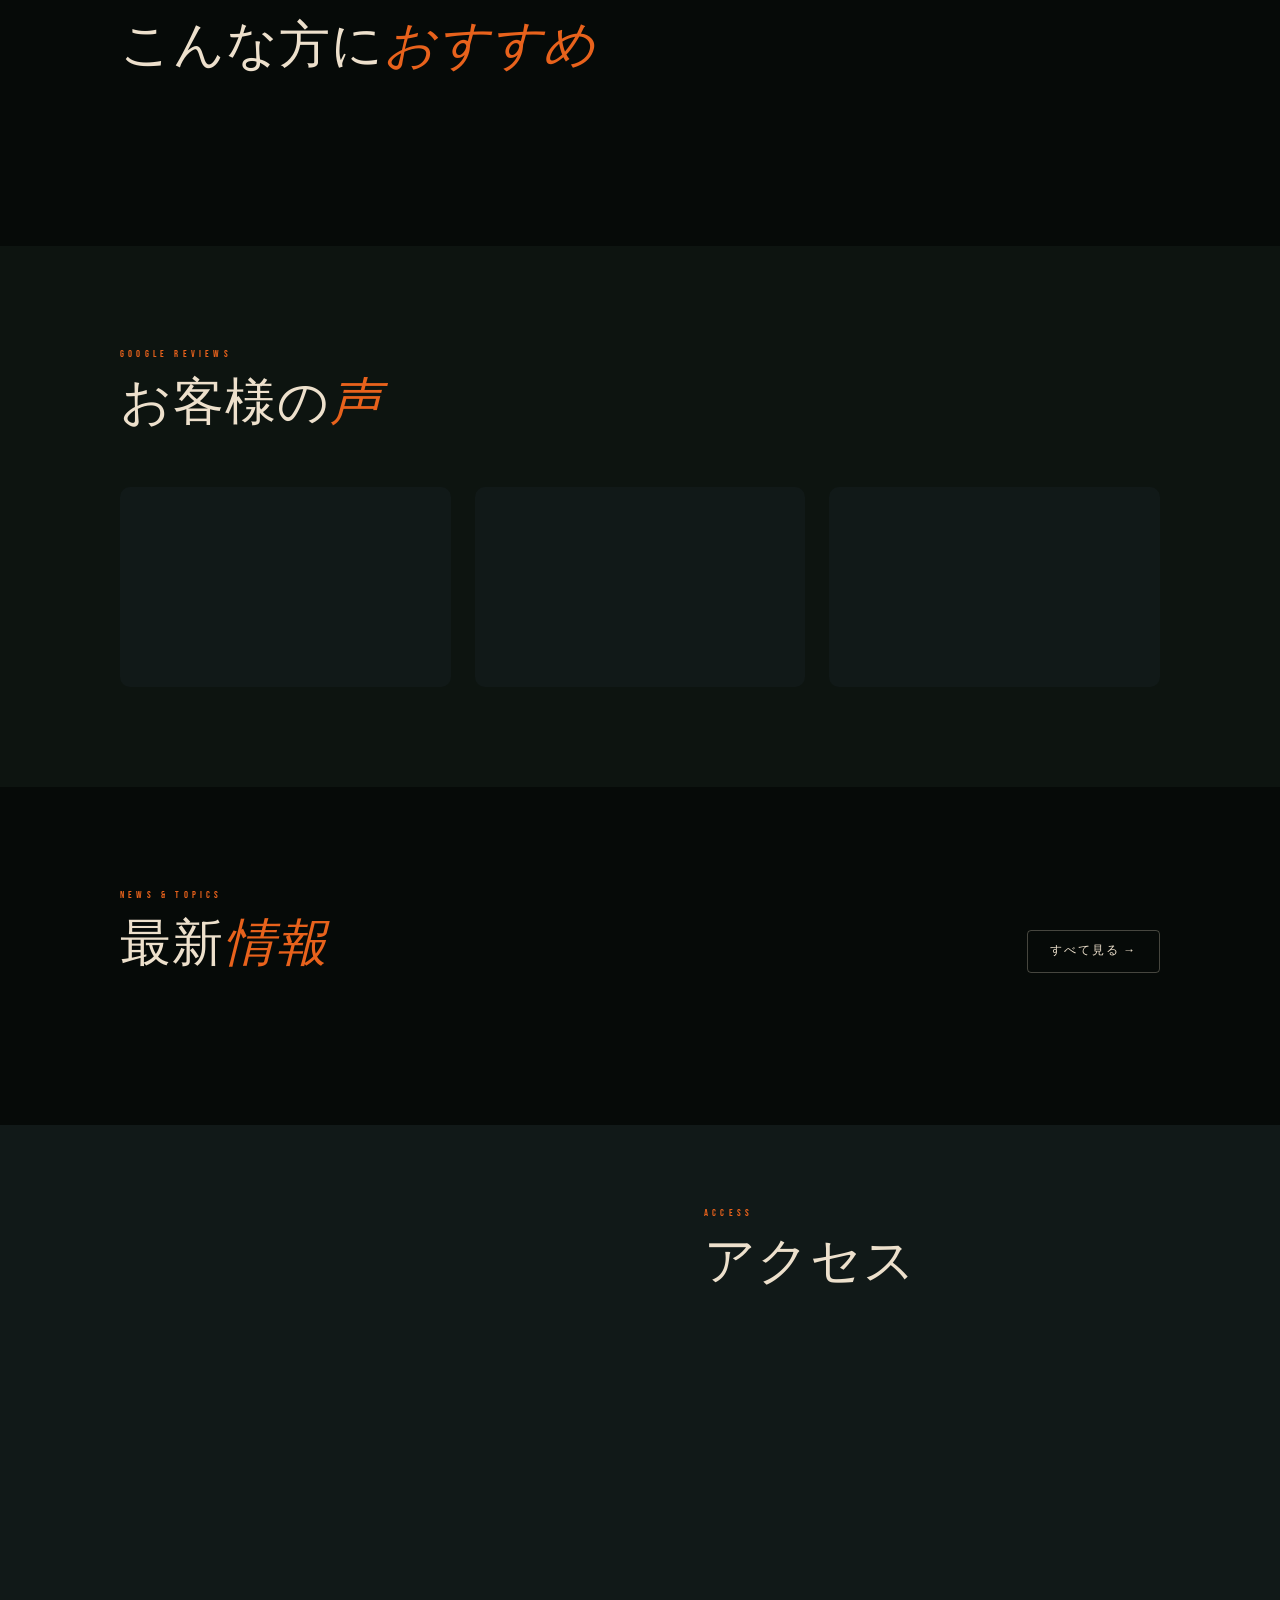
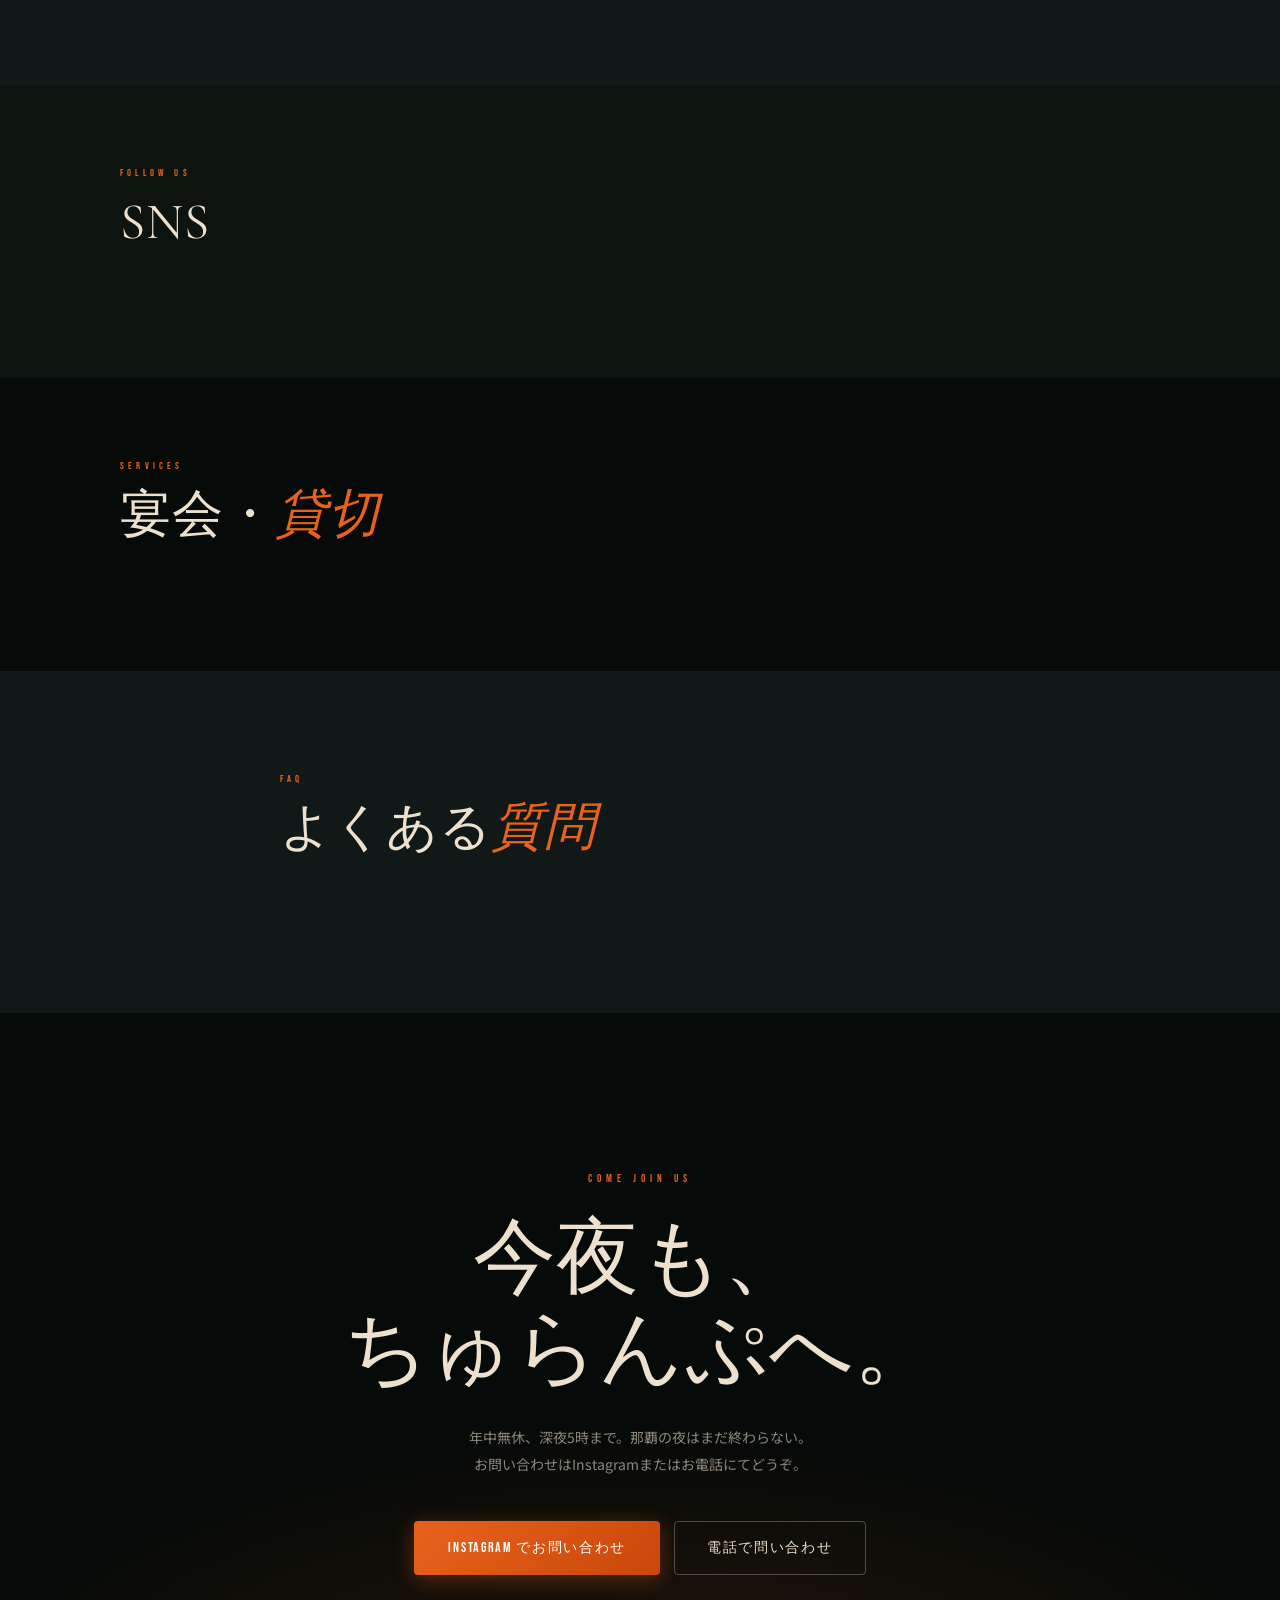
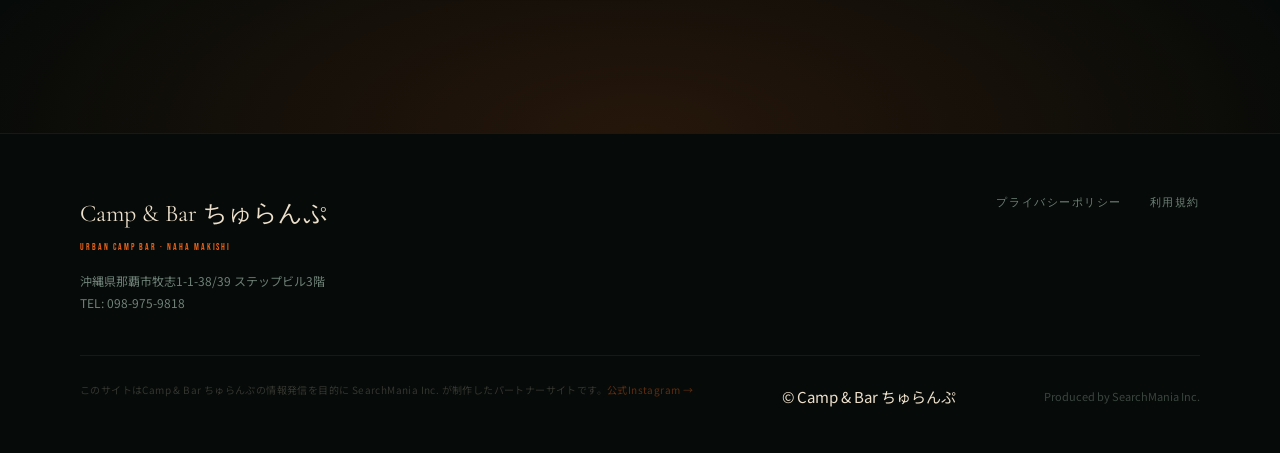
==== commit 1a71abd0: "Update index.html" ====
--- a/index.html
+++ b/index.html
@@ -276,7 +276,7 @@
 @keyframes ctaPulse{0%,100%{opacity:1;transform:scale(1)}50%{opacity:.55;transform:scale(1.15)}}
 .cta-inner{position:relative;z-index:1;max-width:700px;padding:80px 40px}
 .cta-eyebrow{display:block;font-family:var(--ff-label);font-size:11px;letter-spacing:.45em;color:var(--ember);margin-bottom:24px}
-.cta-title{font-family:var(--ff-disp);font-size:clamp(56px,8vw,108px);font-weight:300;line-height:1;margin-bottom:28px}
+.cta-title{font-family:var(--ff-disp);font-size:clamp(48px,6.5vw,84px);font-weight:300;line-height:1.1;margin-bottom:28px;white-space:nowrap}
 .cta-sub{font-size:14px;color:rgba(237,224,204,.58);line-height:1.9;margin-bottom:44px;white-space:pre-line}
 .cta-btns{display:flex;gap:14px;justify-content:center;flex-wrap:wrap}
 
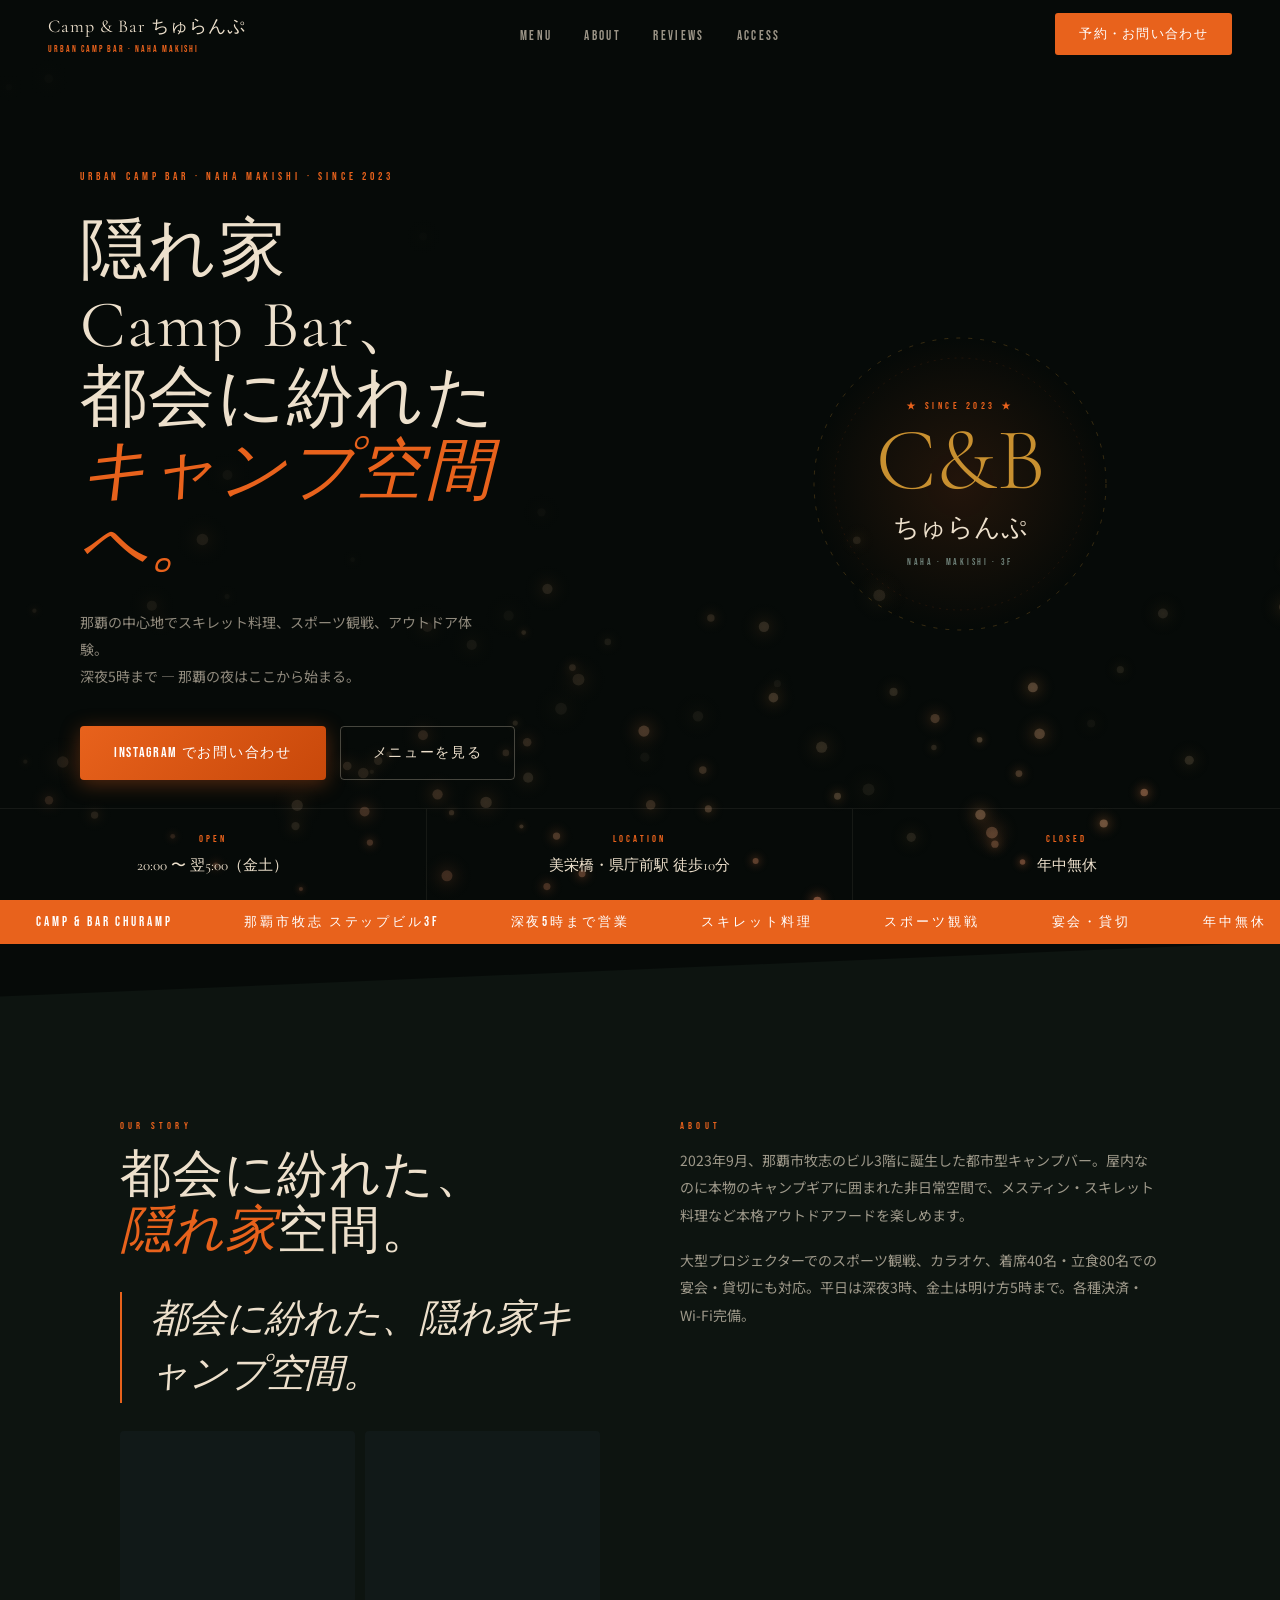
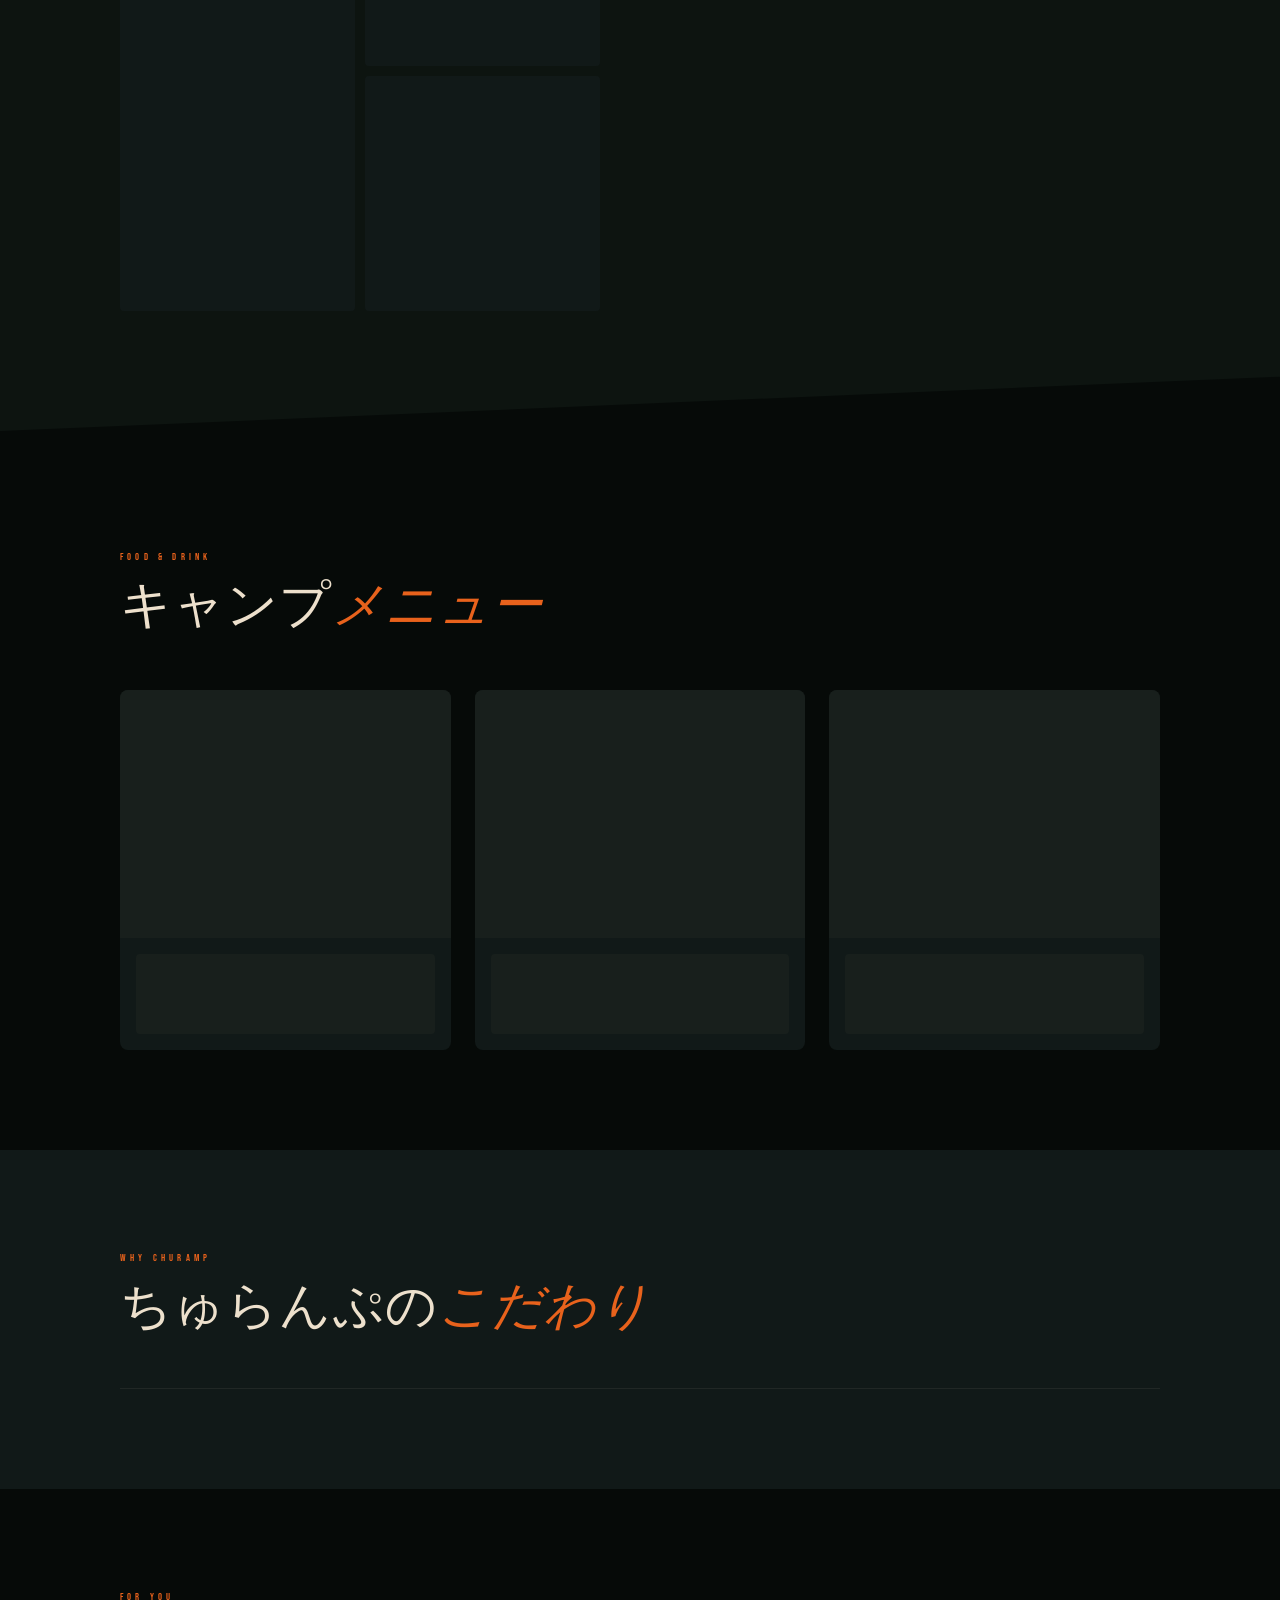
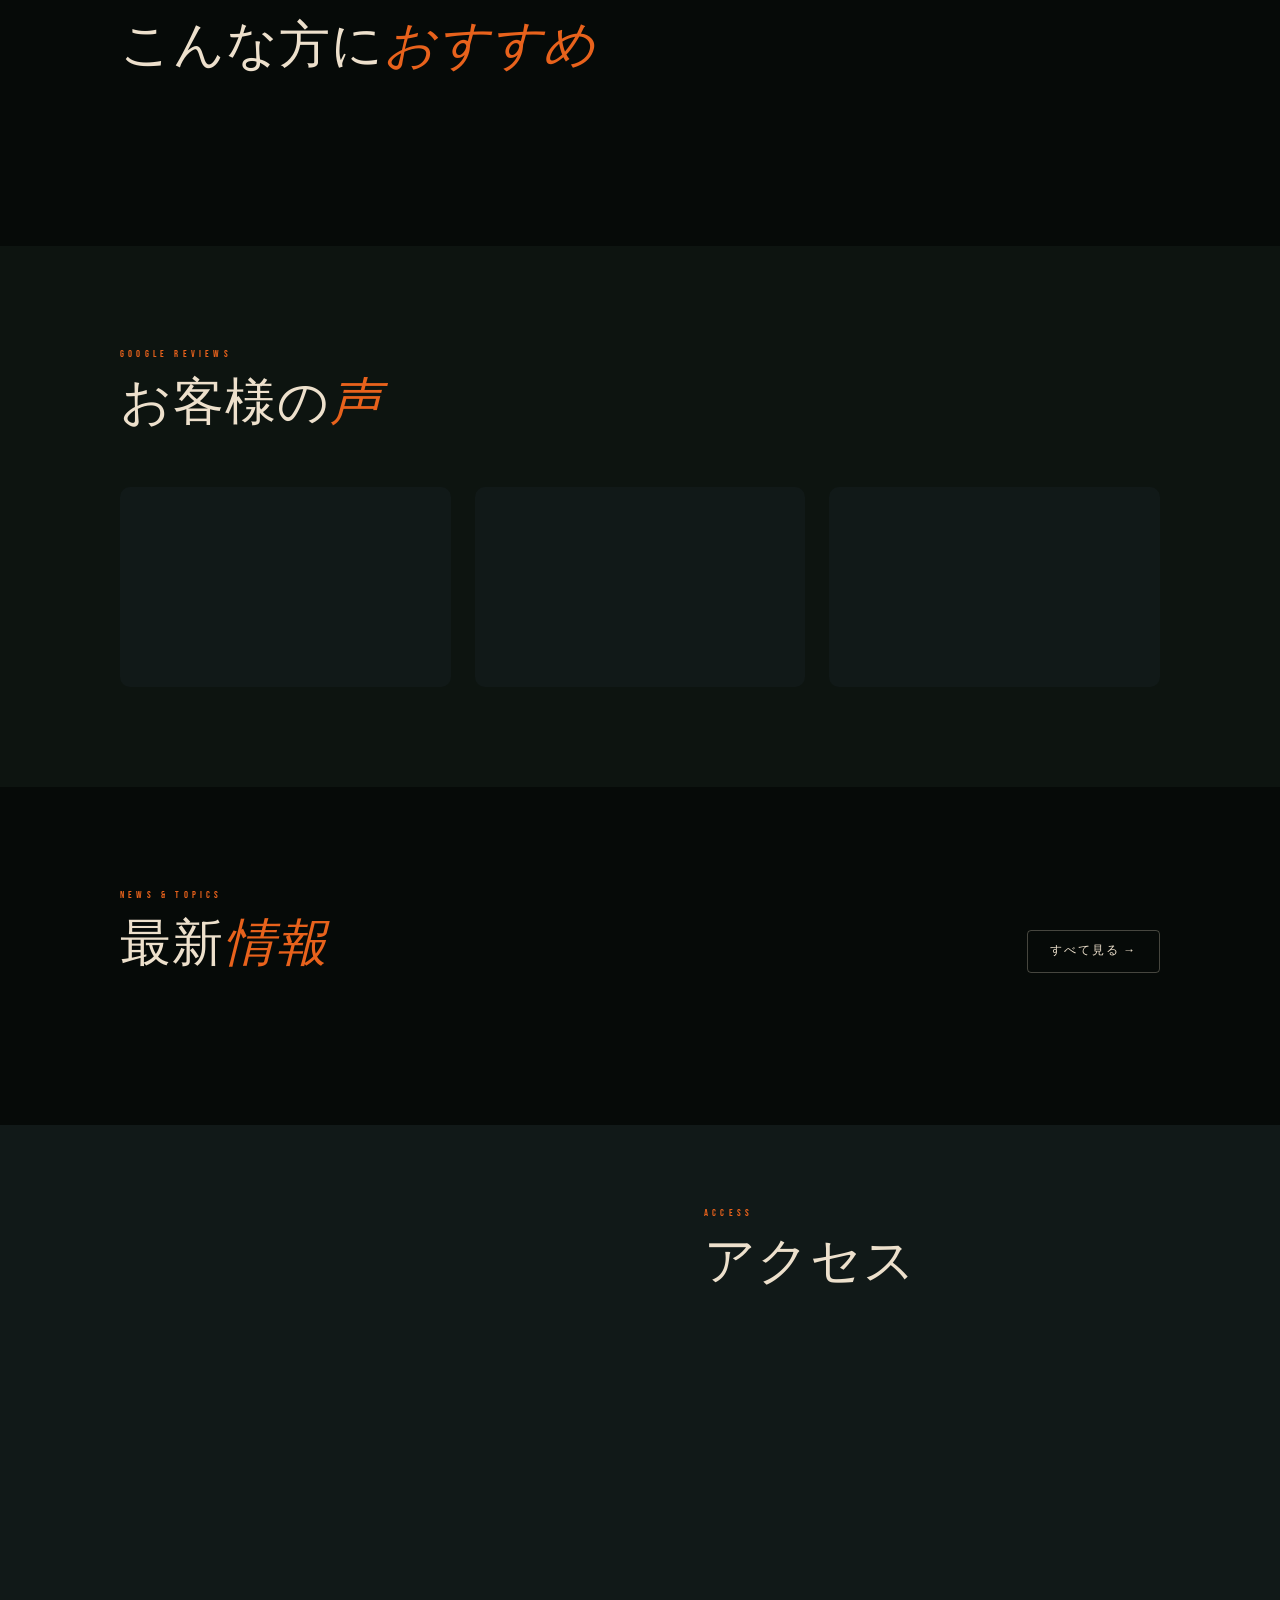
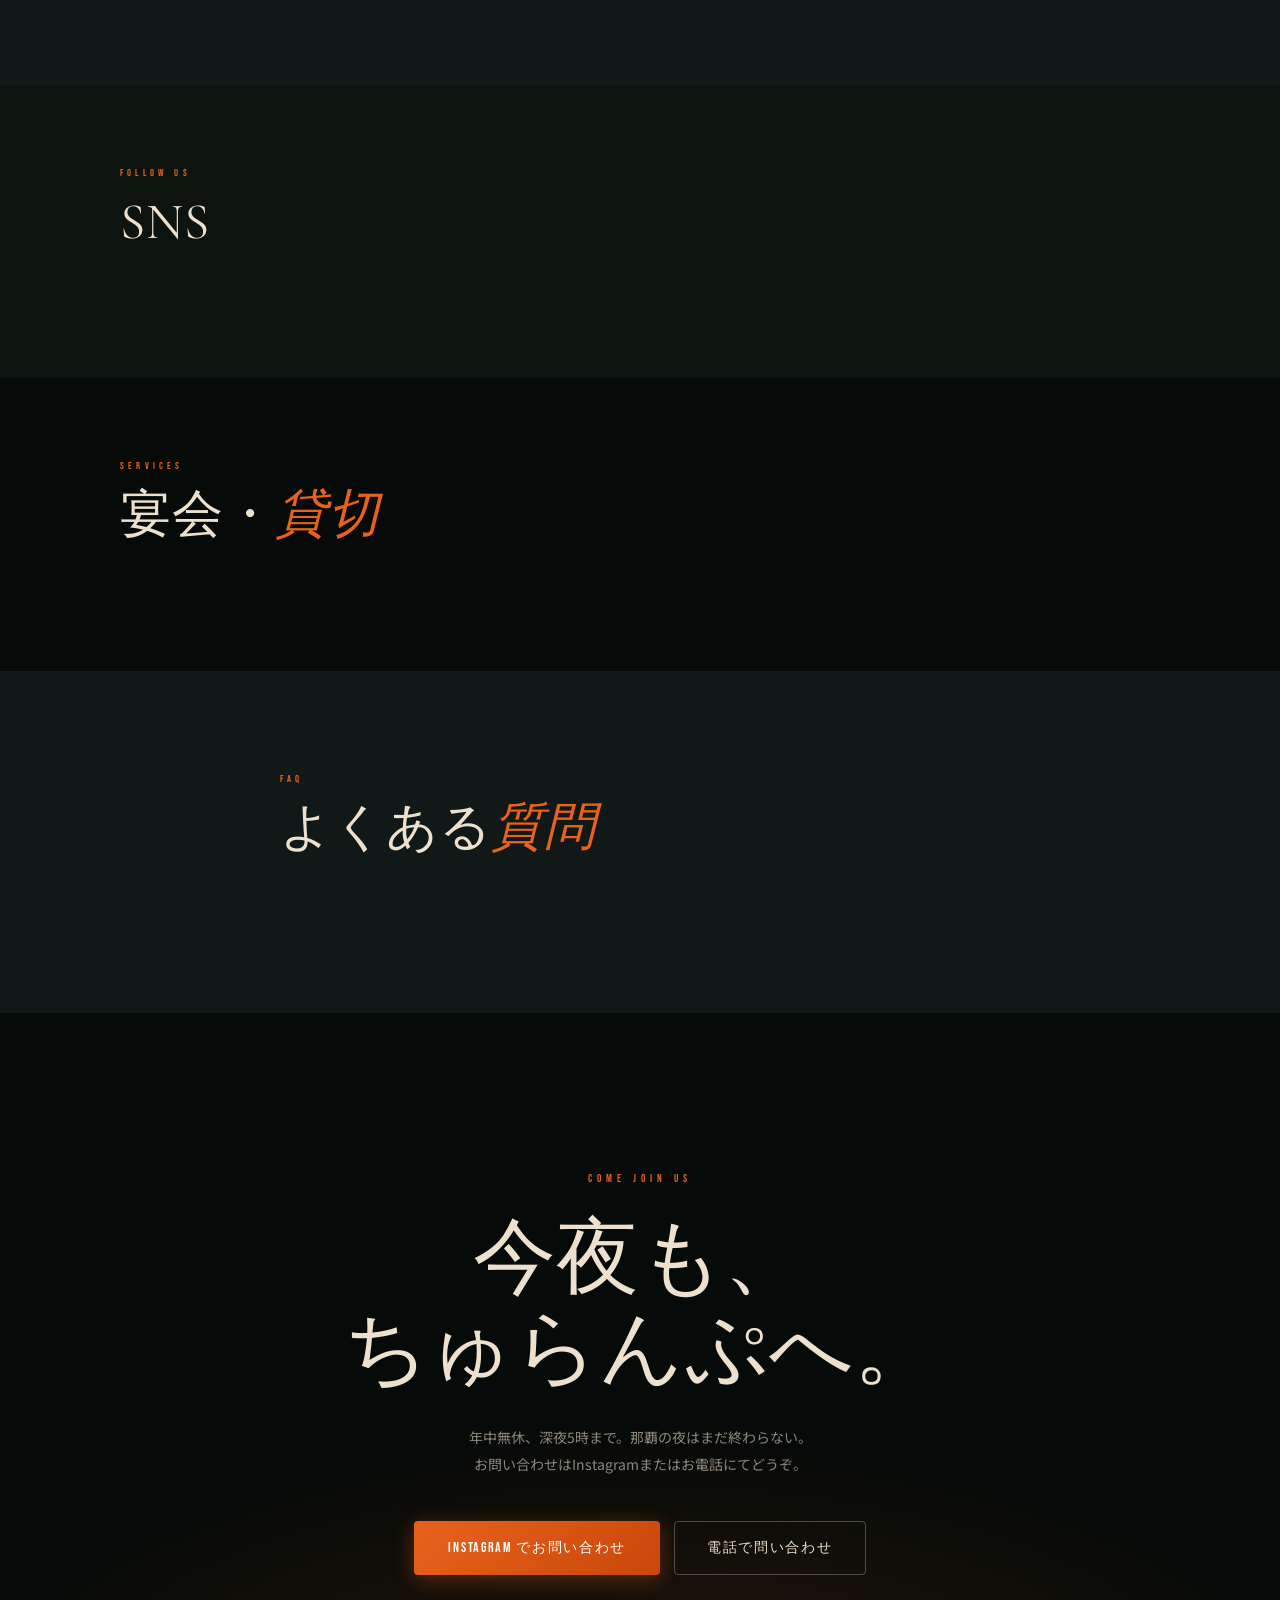
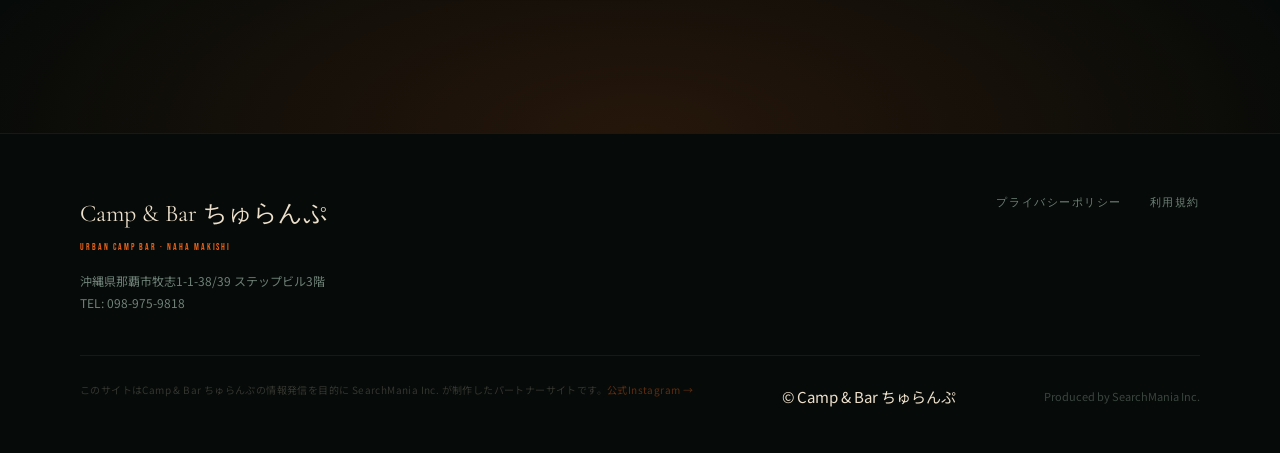
==== commit b46a33d8: "Update index.html" ====
--- a/index.html
+++ b/index.html
@@ -493,7 +493,7 @@
 <section id="access">
   <div class="acc-grid">
     <div class="acc-map" id="accMap">
-      <iframe src="https://www.google.com/maps?q=沖縄県那覇市牧志1-1-38+ステップビル3F&output=embed&z=17" loading="lazy" title="アクセスマップ"></iframe>
+      <iframe src="https://www.google.com/maps/embed?pb=!1m18!1m12!1m3!1d3579.415726426691!2d127.6846624!3d26.2156783!2m3!1f0!2f0!3f0!3m2!1i1024!2i768!4f13.1!3m3!1m2!1s0x34e569a81bdfbbe7%3A0xedc4aa59adedcd70!2zQ2FtcCZCYXIg44Gh44KF44KJ44KT44G3!5e0!3m2!1sja!2sjp!4v1782030892732!5m2!1sja!2sjp" allowfullscreen="" loading="lazy" referrerpolicy="no-referrer-when-downgrade" title="アクセスマップ"></iframe>
     </div>
     <div class="acc-info" data-r>
       <span class="sec-lbl">ACCESS</span>
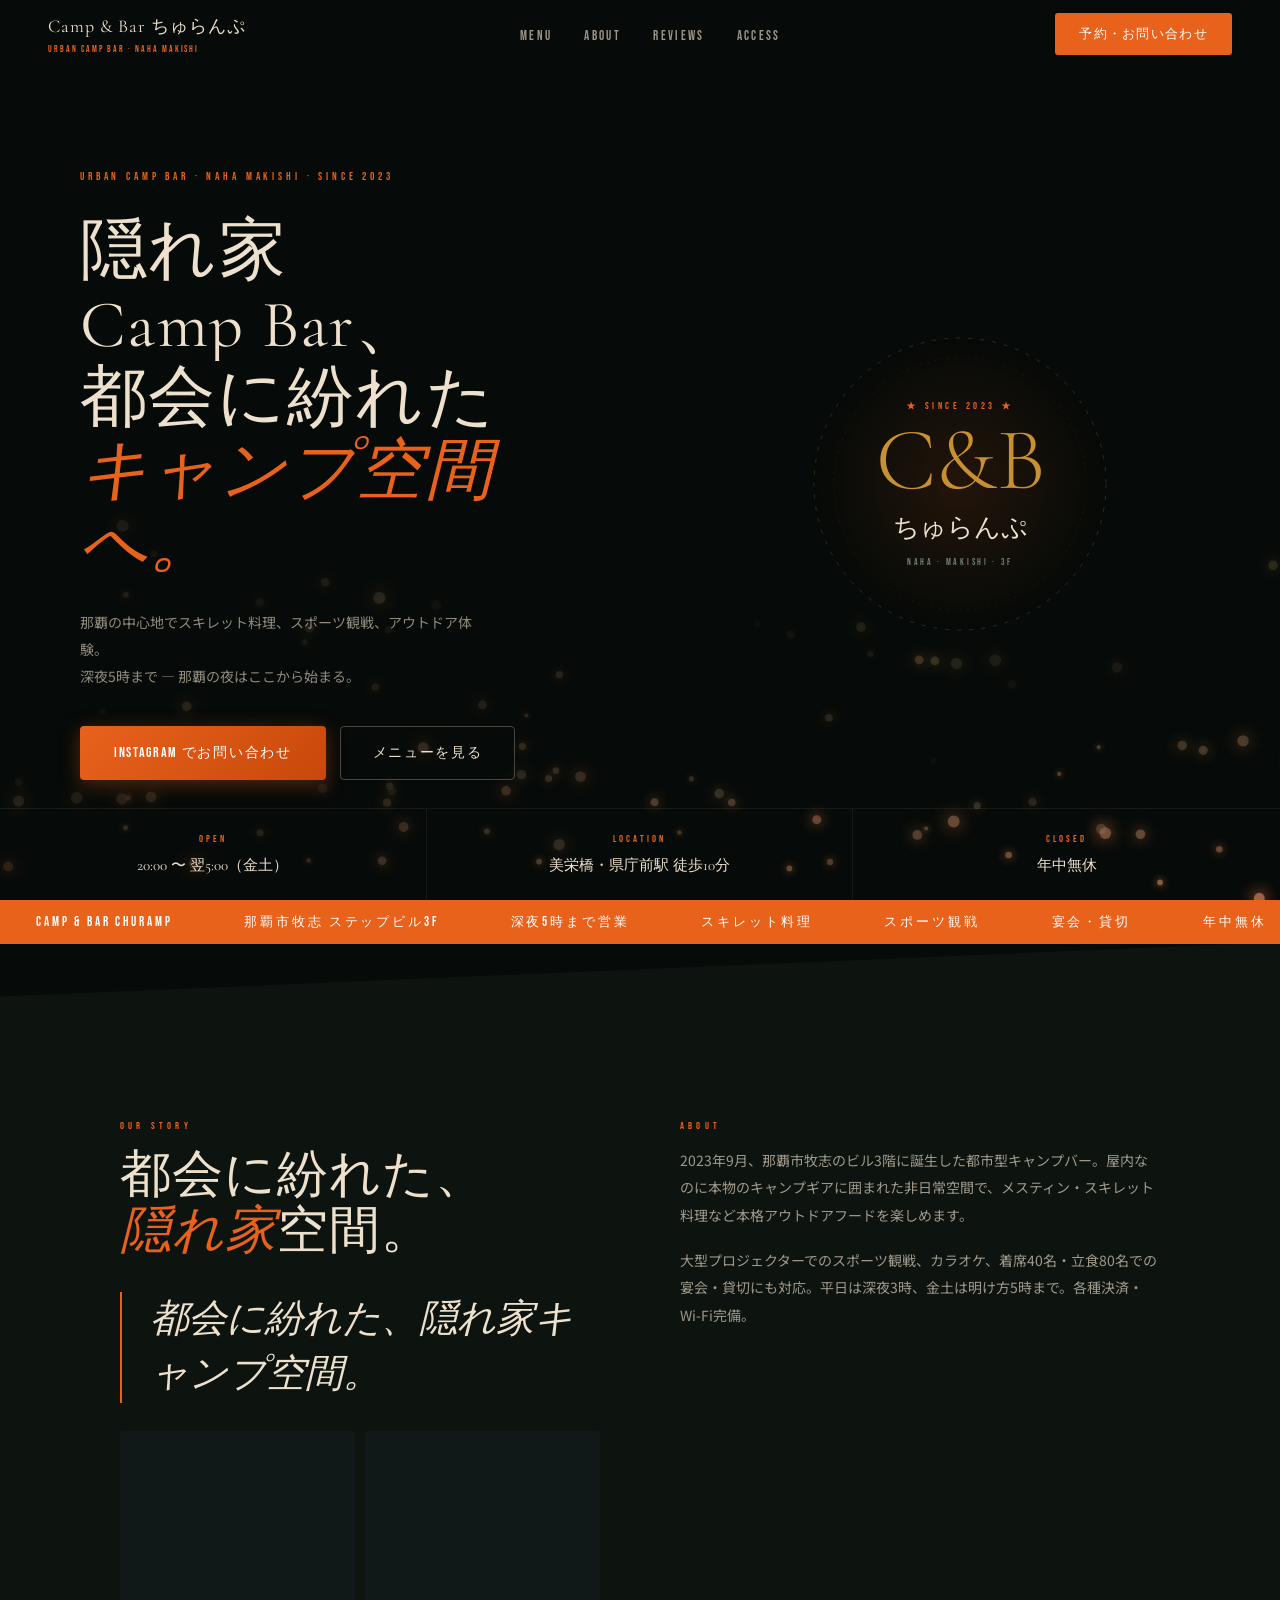
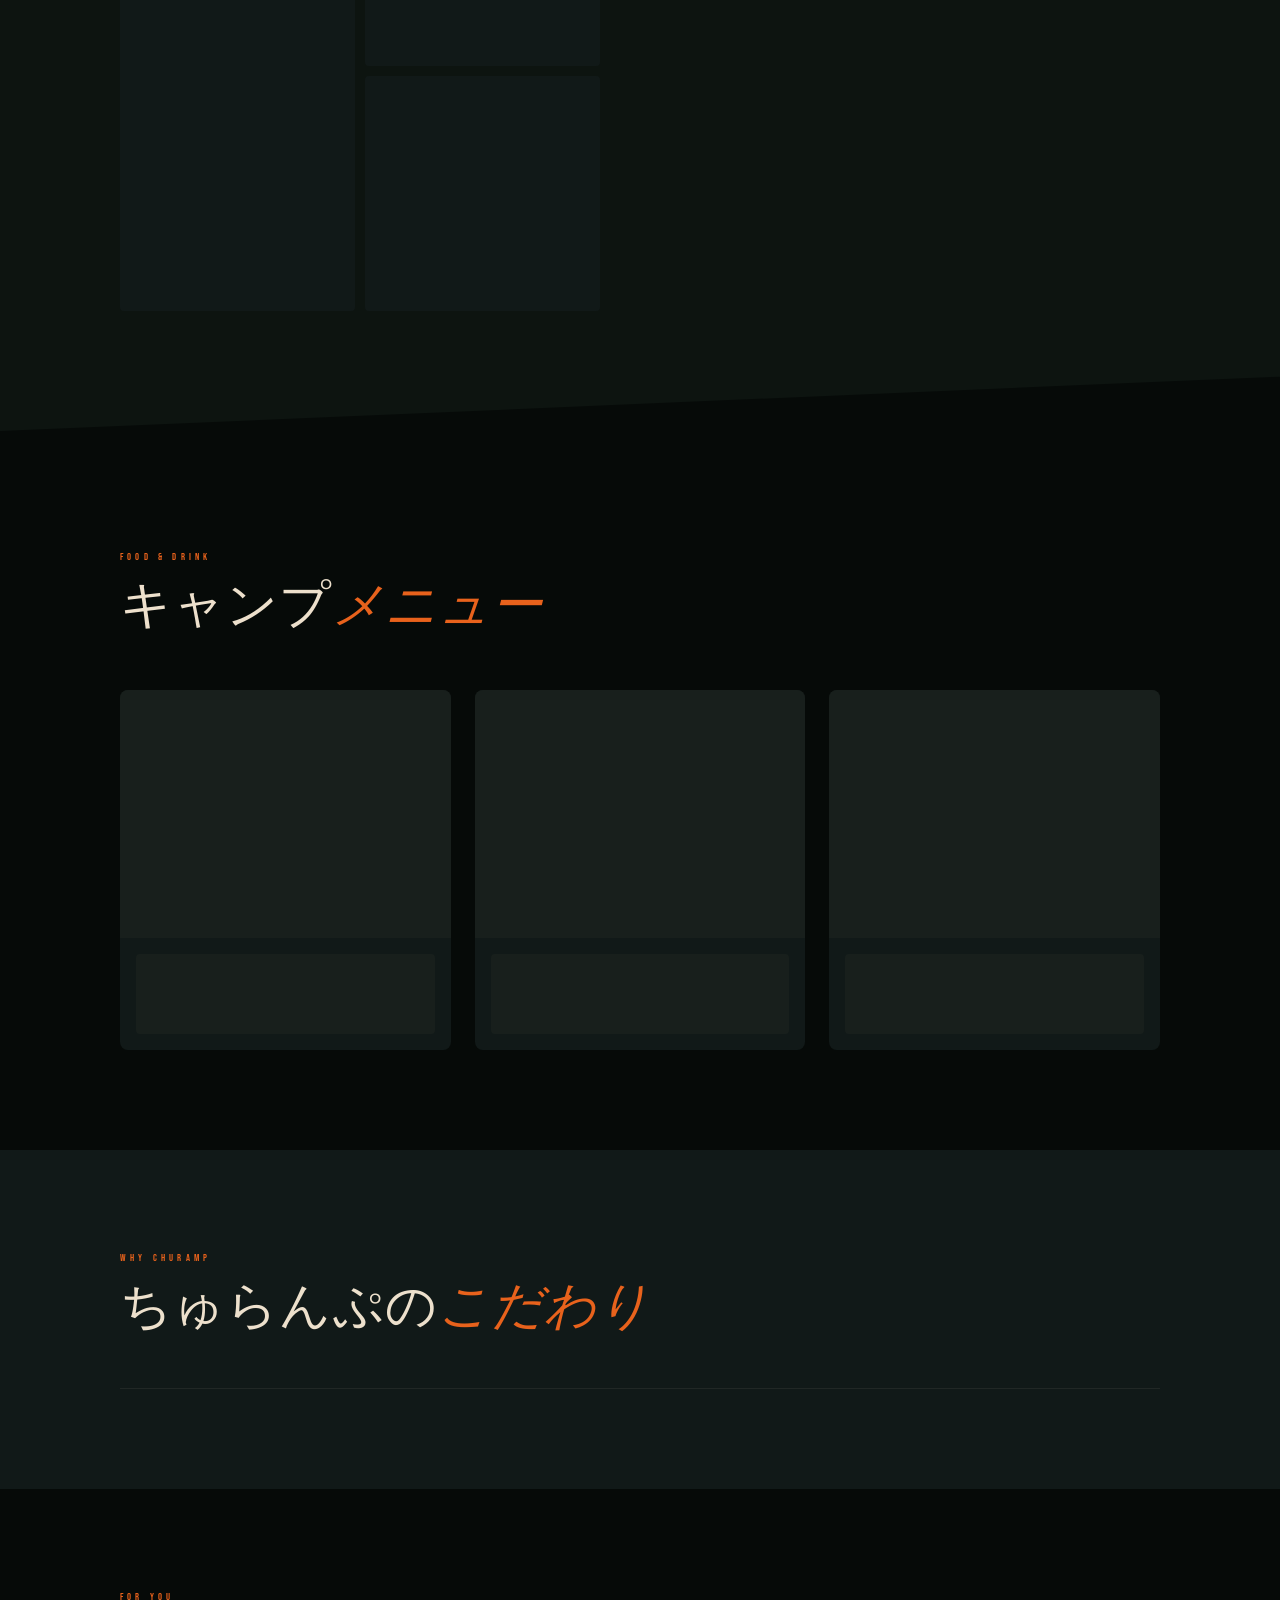
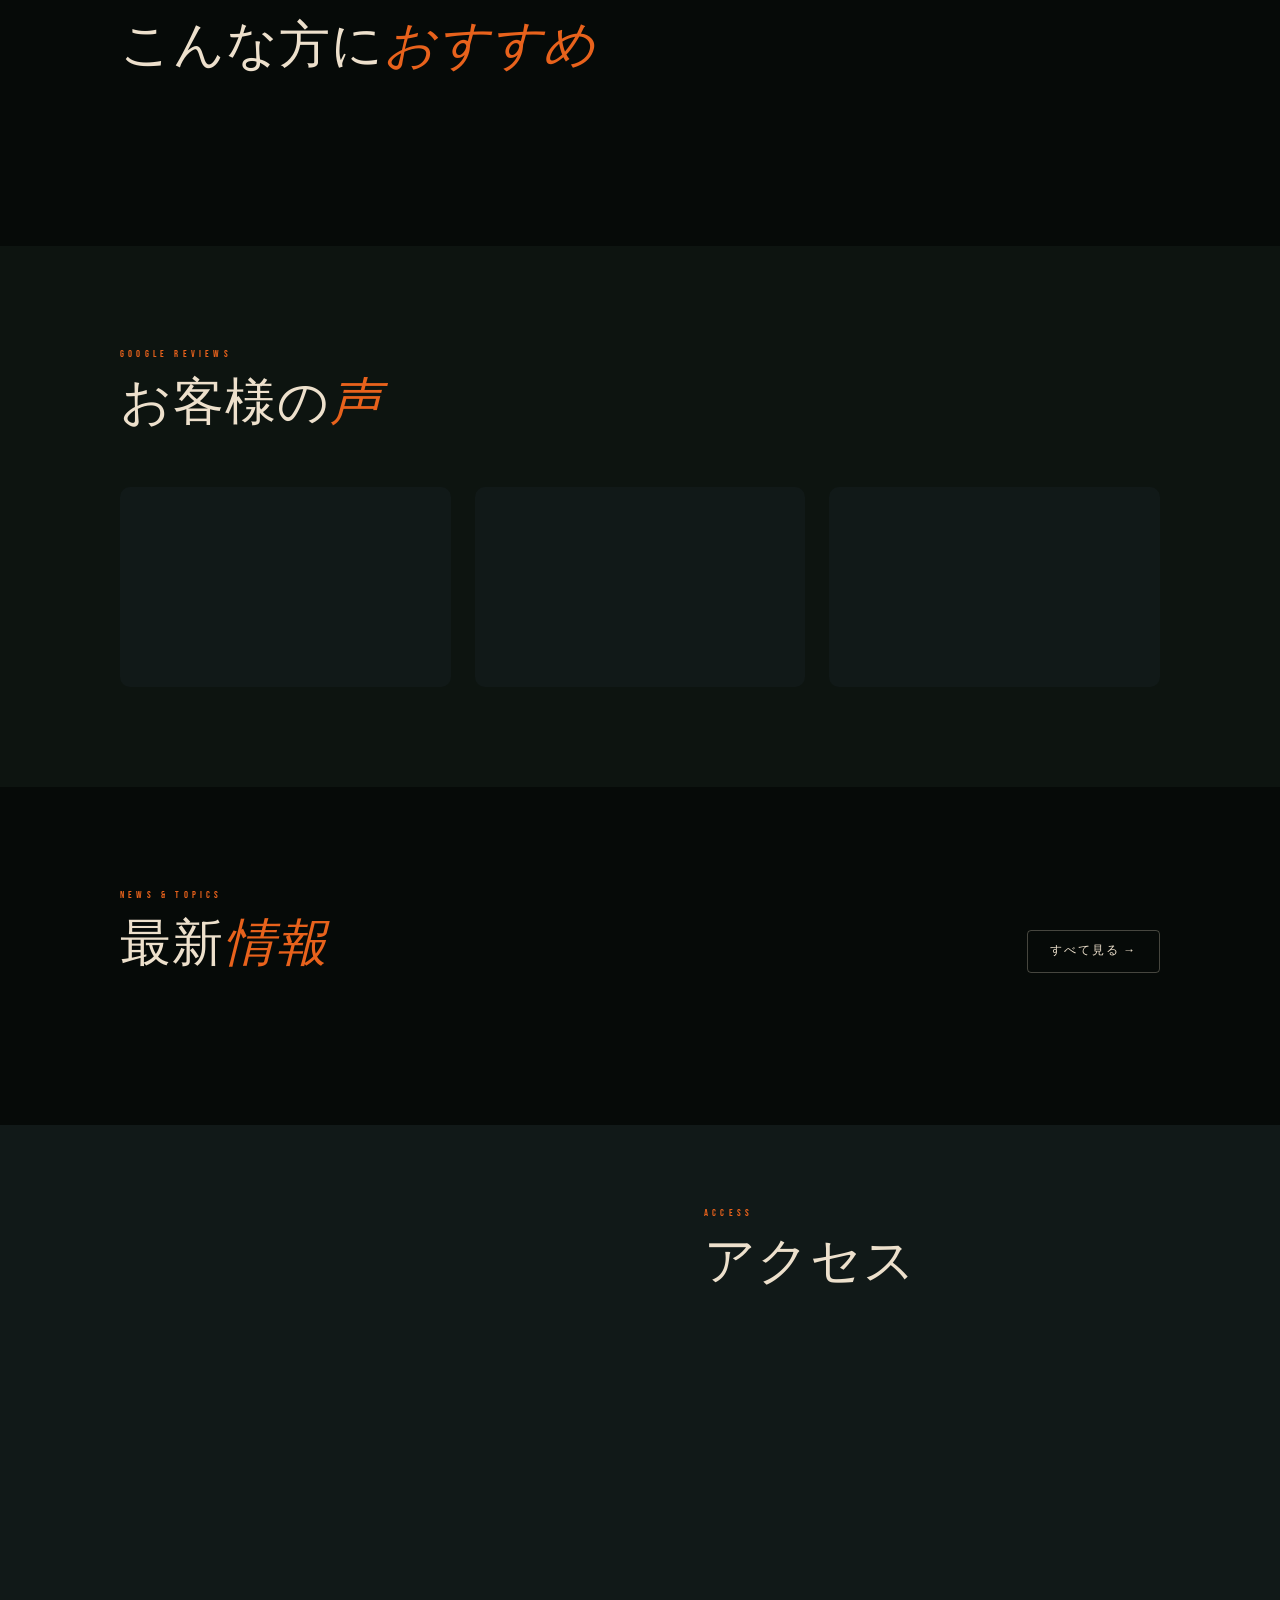
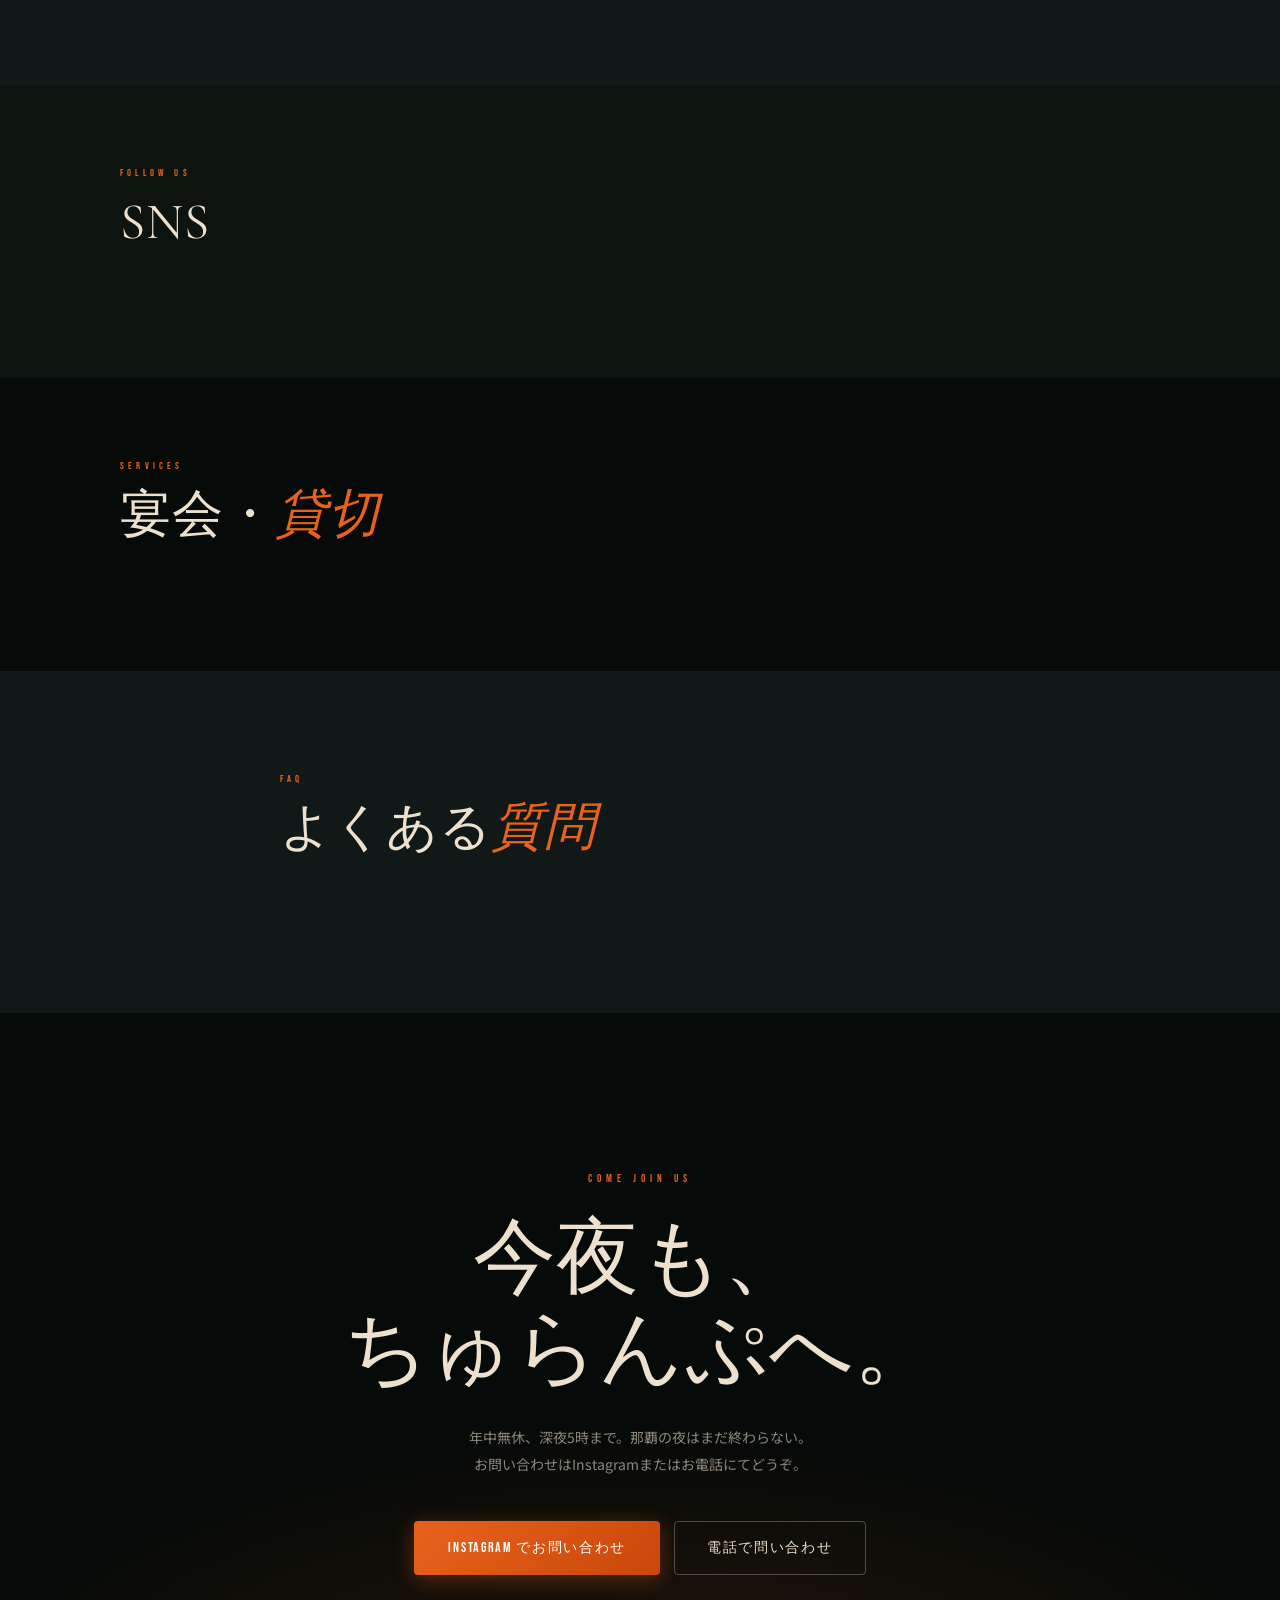
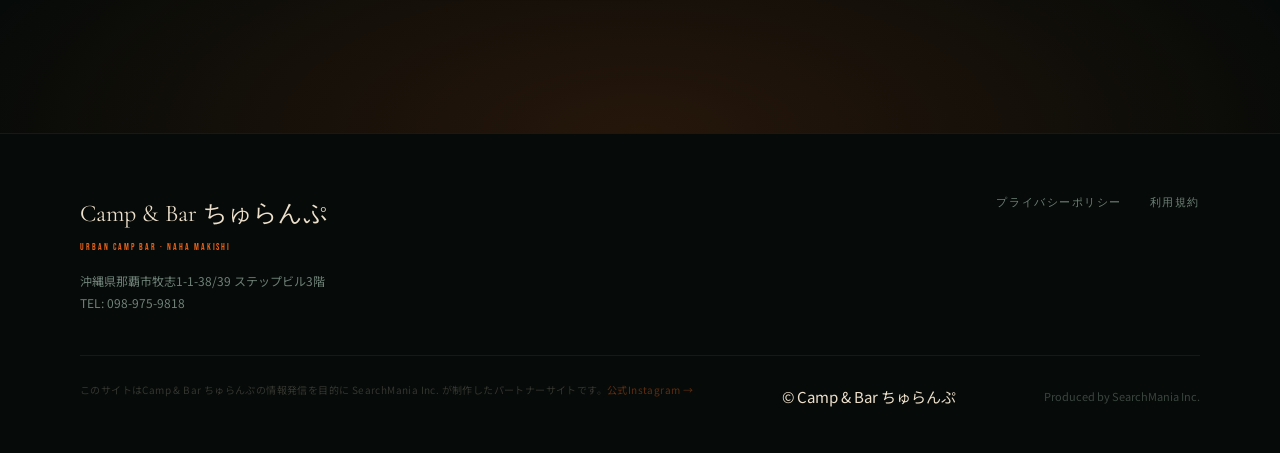
==== commit 3f03bd01: "Update index.html" ====
--- a/index.html
+++ b/index.html
@@ -299,11 +299,14 @@
 /* ── MOBILE ── */
 @media(max-width:900px){
   .nav{padding:0 24px}.nav-links,.nav-cta{display:none}.nav-burger{display:flex}.nav-mobile{display:flex}
-  .hero{grid-template-columns:1fr;padding-top:68px}
-  .hero-L{padding:60px 28px 24px}
+  .hero{grid-template-columns:1fr;padding-top:68px;min-height:auto;display:flex;flex-direction:column}
+  .hero-L{padding:48px 28px 36px;flex:1}
+  .hero-title{font-size:clamp(36px,9vw,52px)}
+  .hero-sub{font-size:13px;max-width:100%}
+  .hero-btns{flex-direction:column;gap:10px}.hero-btns a{text-align:center}
   .hero-R{display:none}
-  .hero-meta{grid-template-columns:1fr}
-  .hm-item{border-right:none;border-top:1px solid var(--border)}
+  .hero-meta{position:static;grid-template-columns:1fr;border-top:1px solid var(--border);margin-top:auto}
+  .hm-item{border-right:none;border-top:1px solid var(--border);padding:16px 24px}
   #about{clip-path:none;margin:0}.about-grid{grid-template-columns:1fr;gap:36px}.inner{padding:0 28px}
   .menu-head{flex-direction:column;align-items:flex-start;gap:16px}
   .menu-grid{grid-template-columns:1fr}
